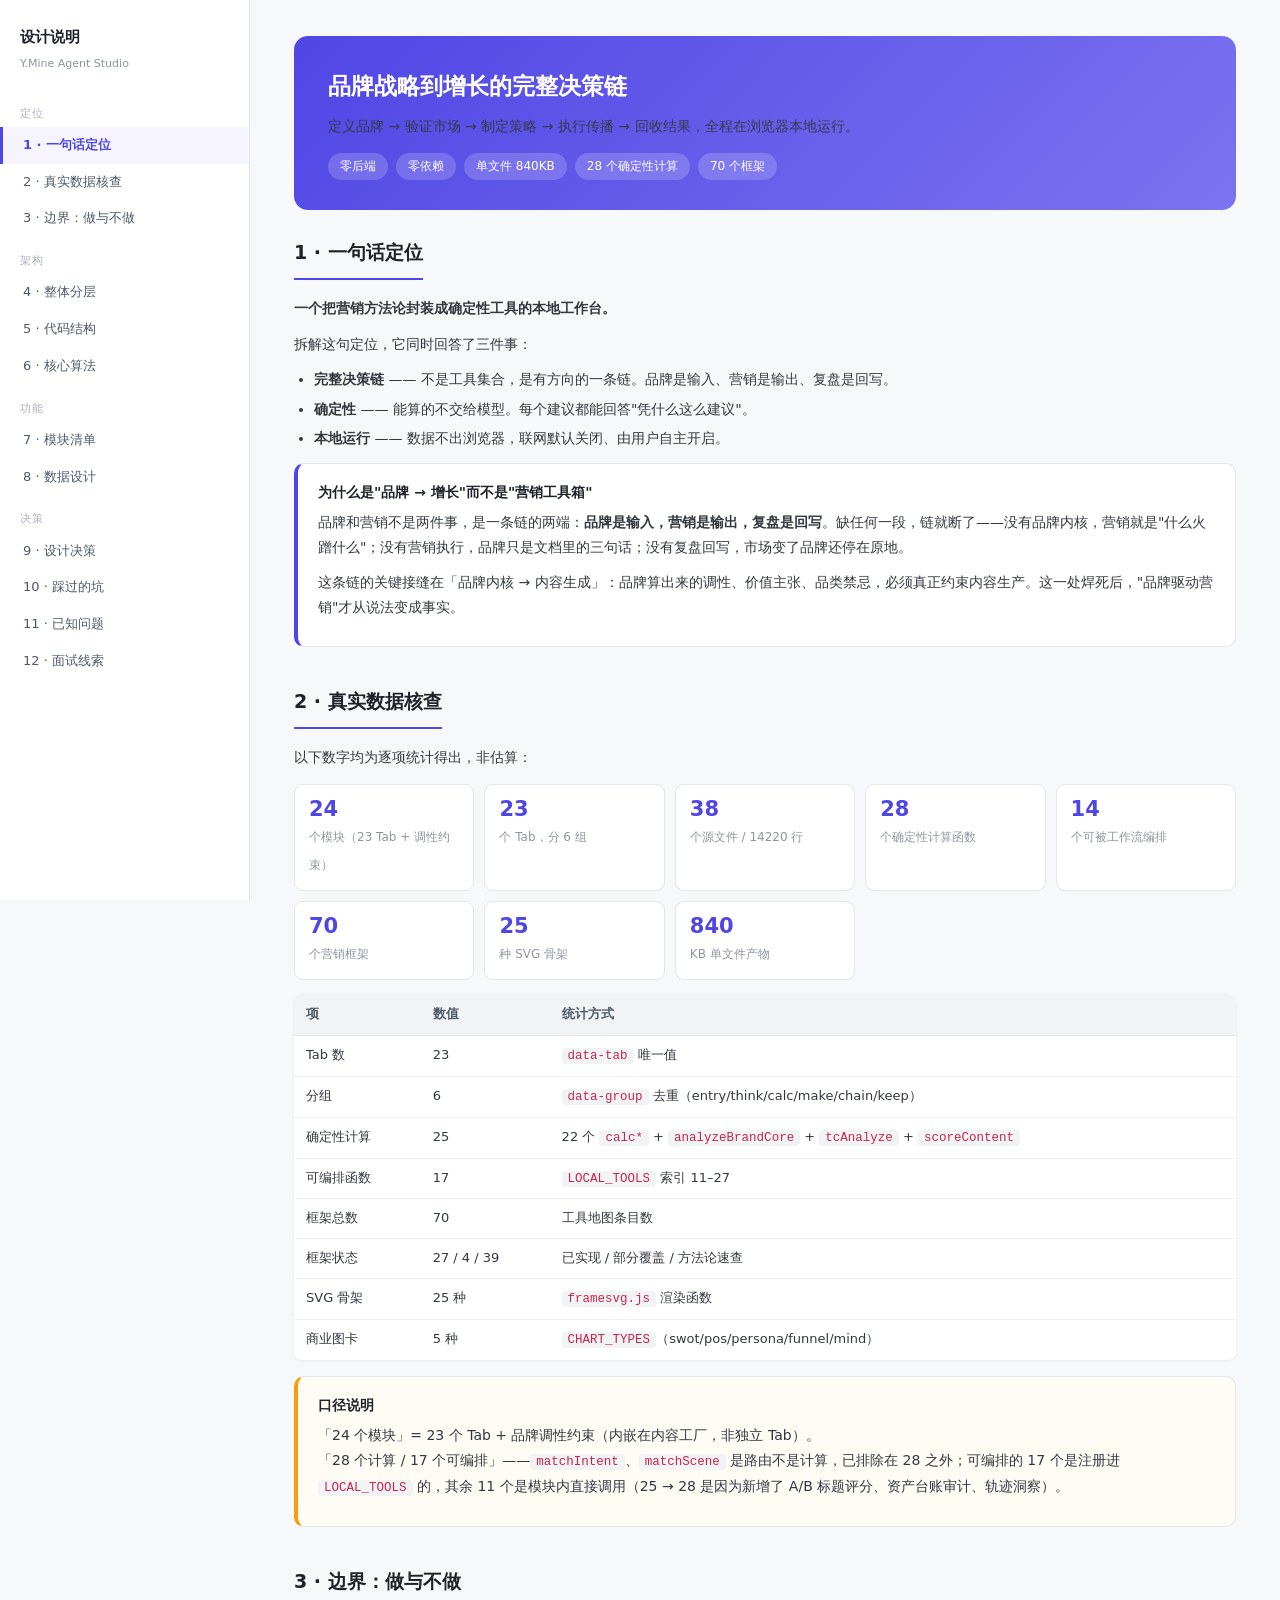
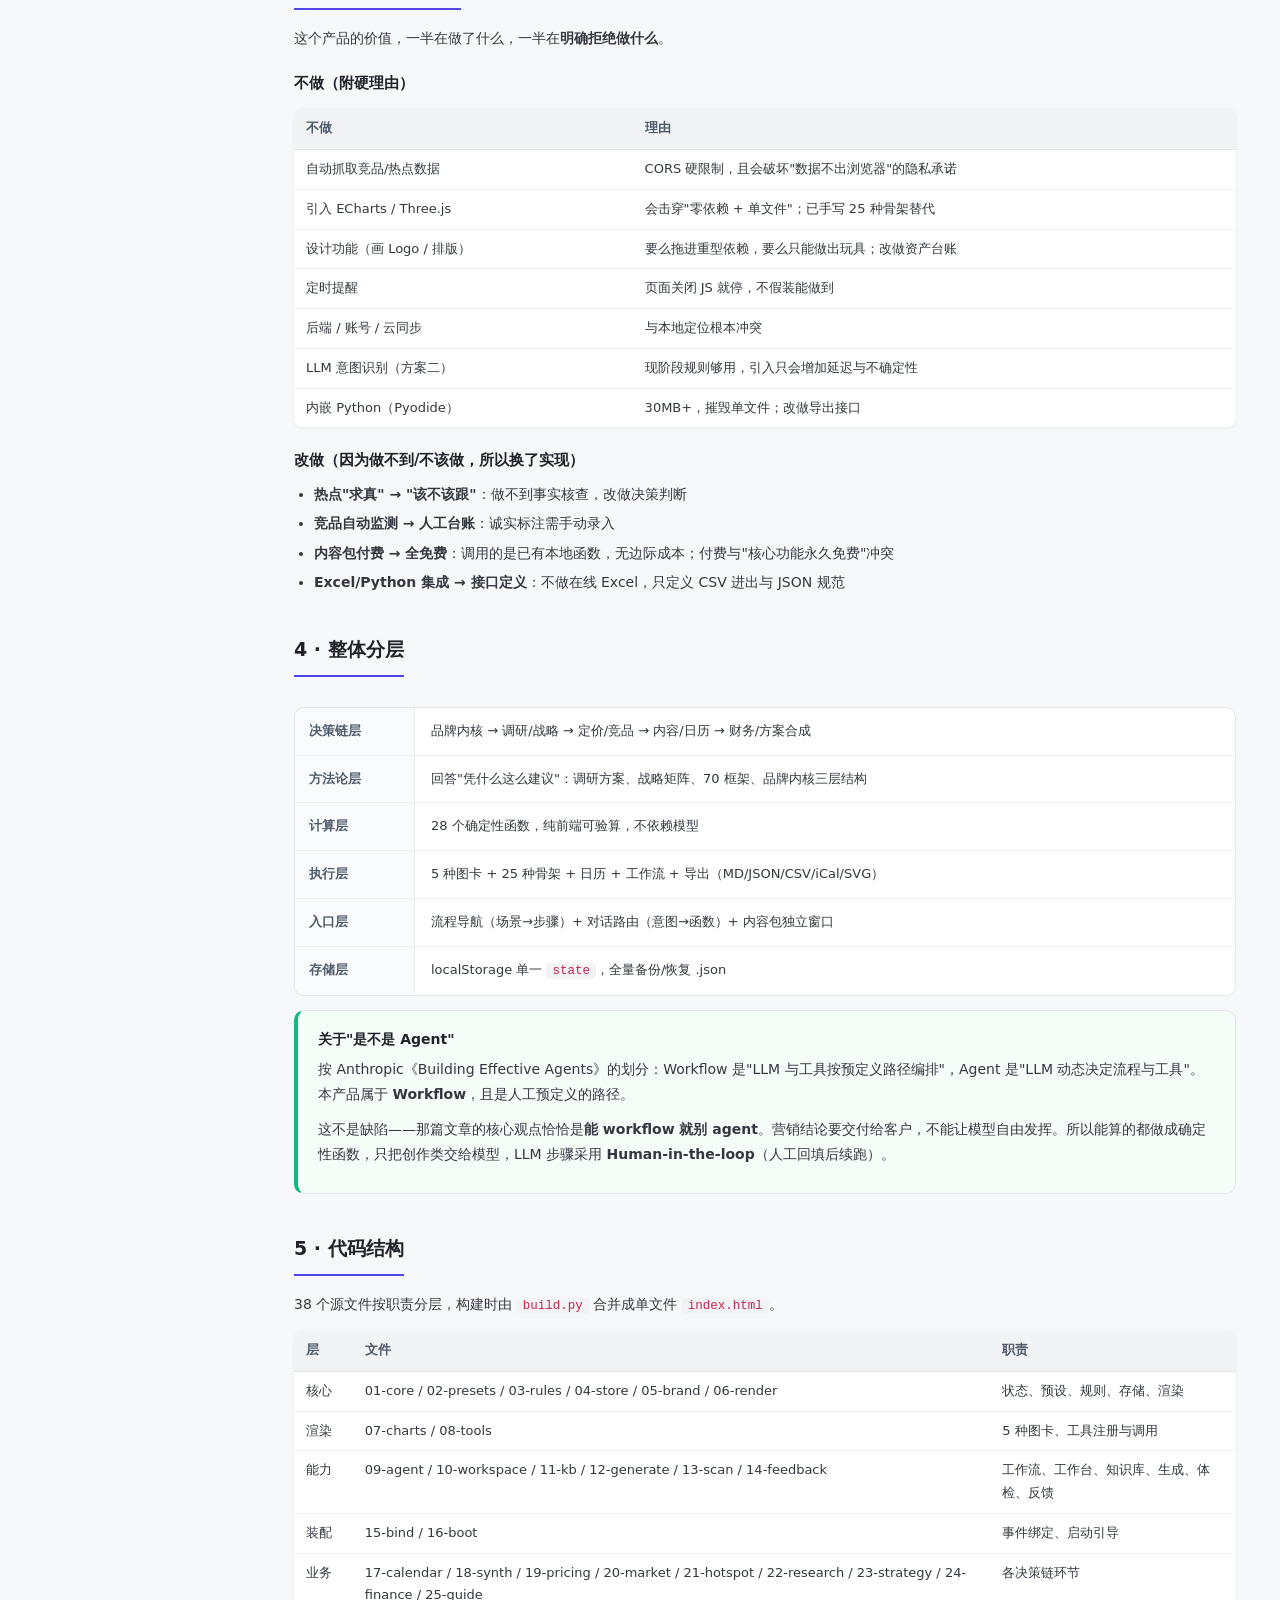
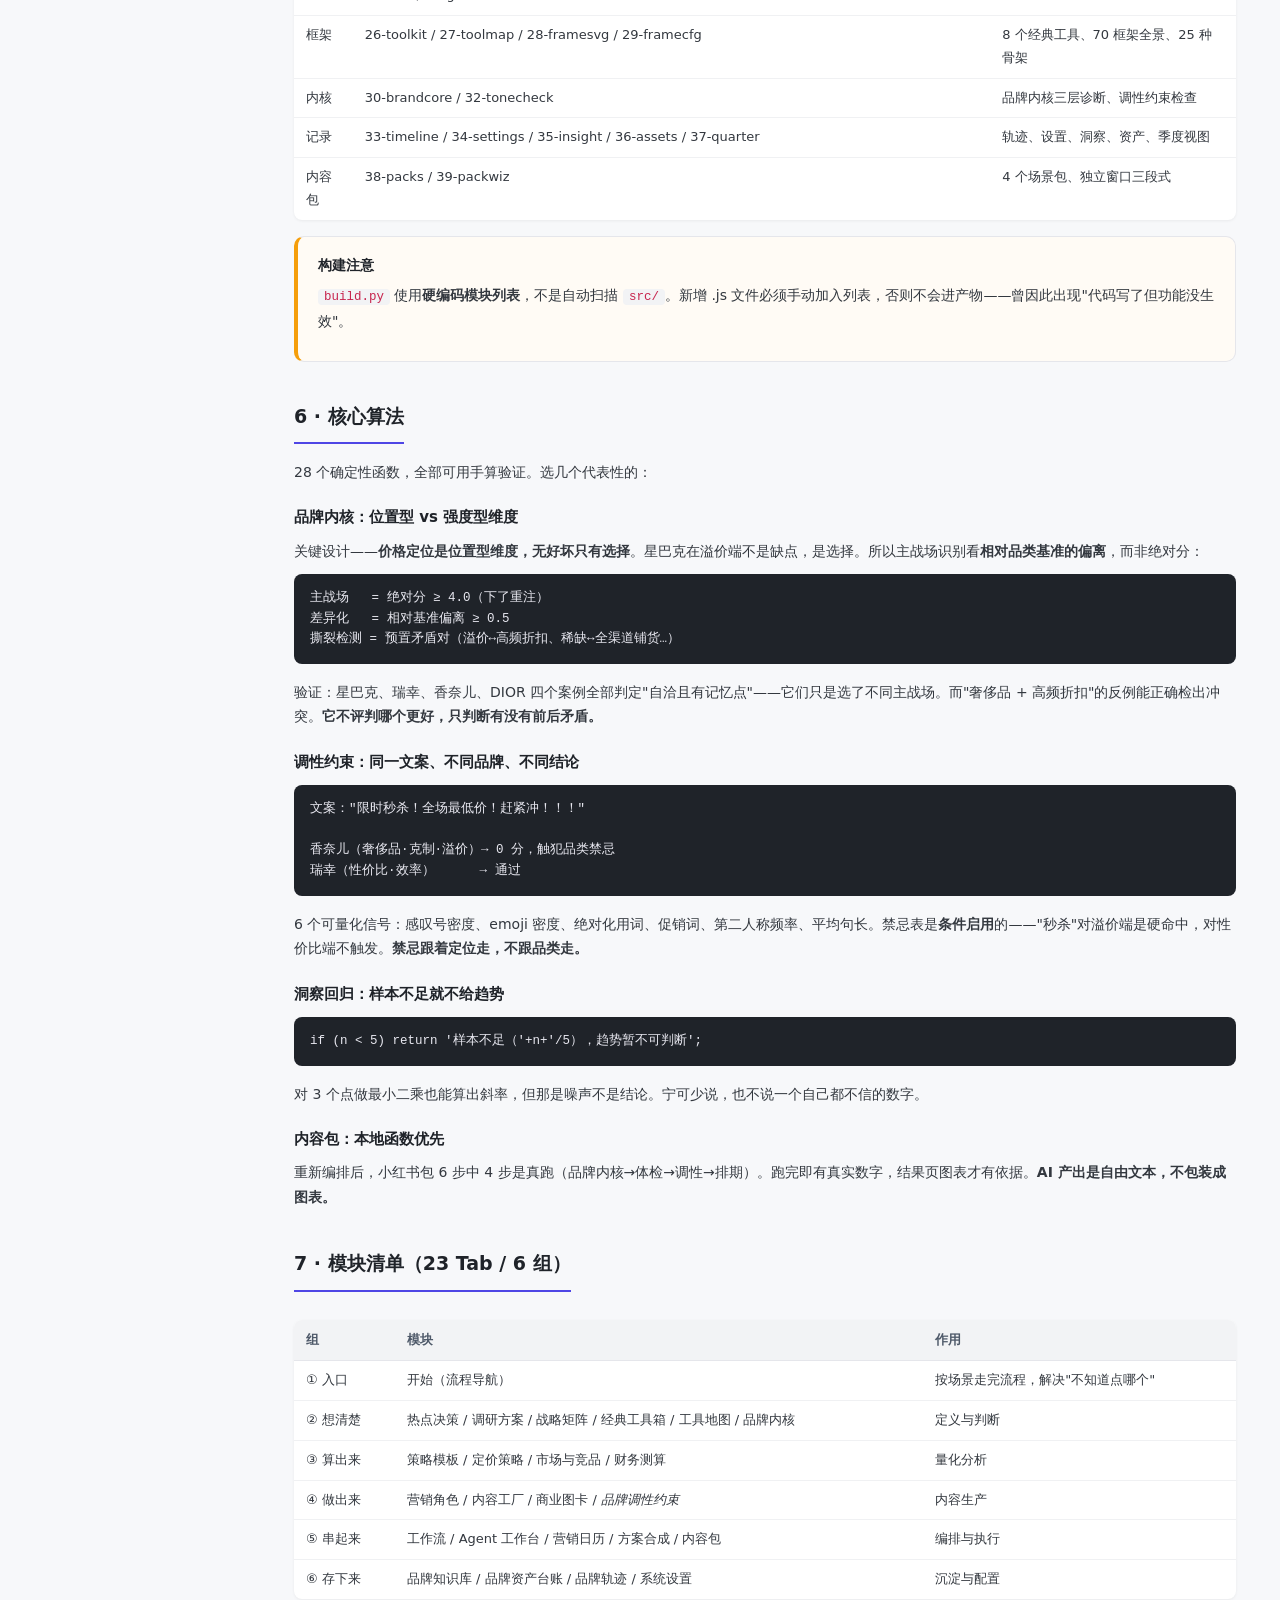
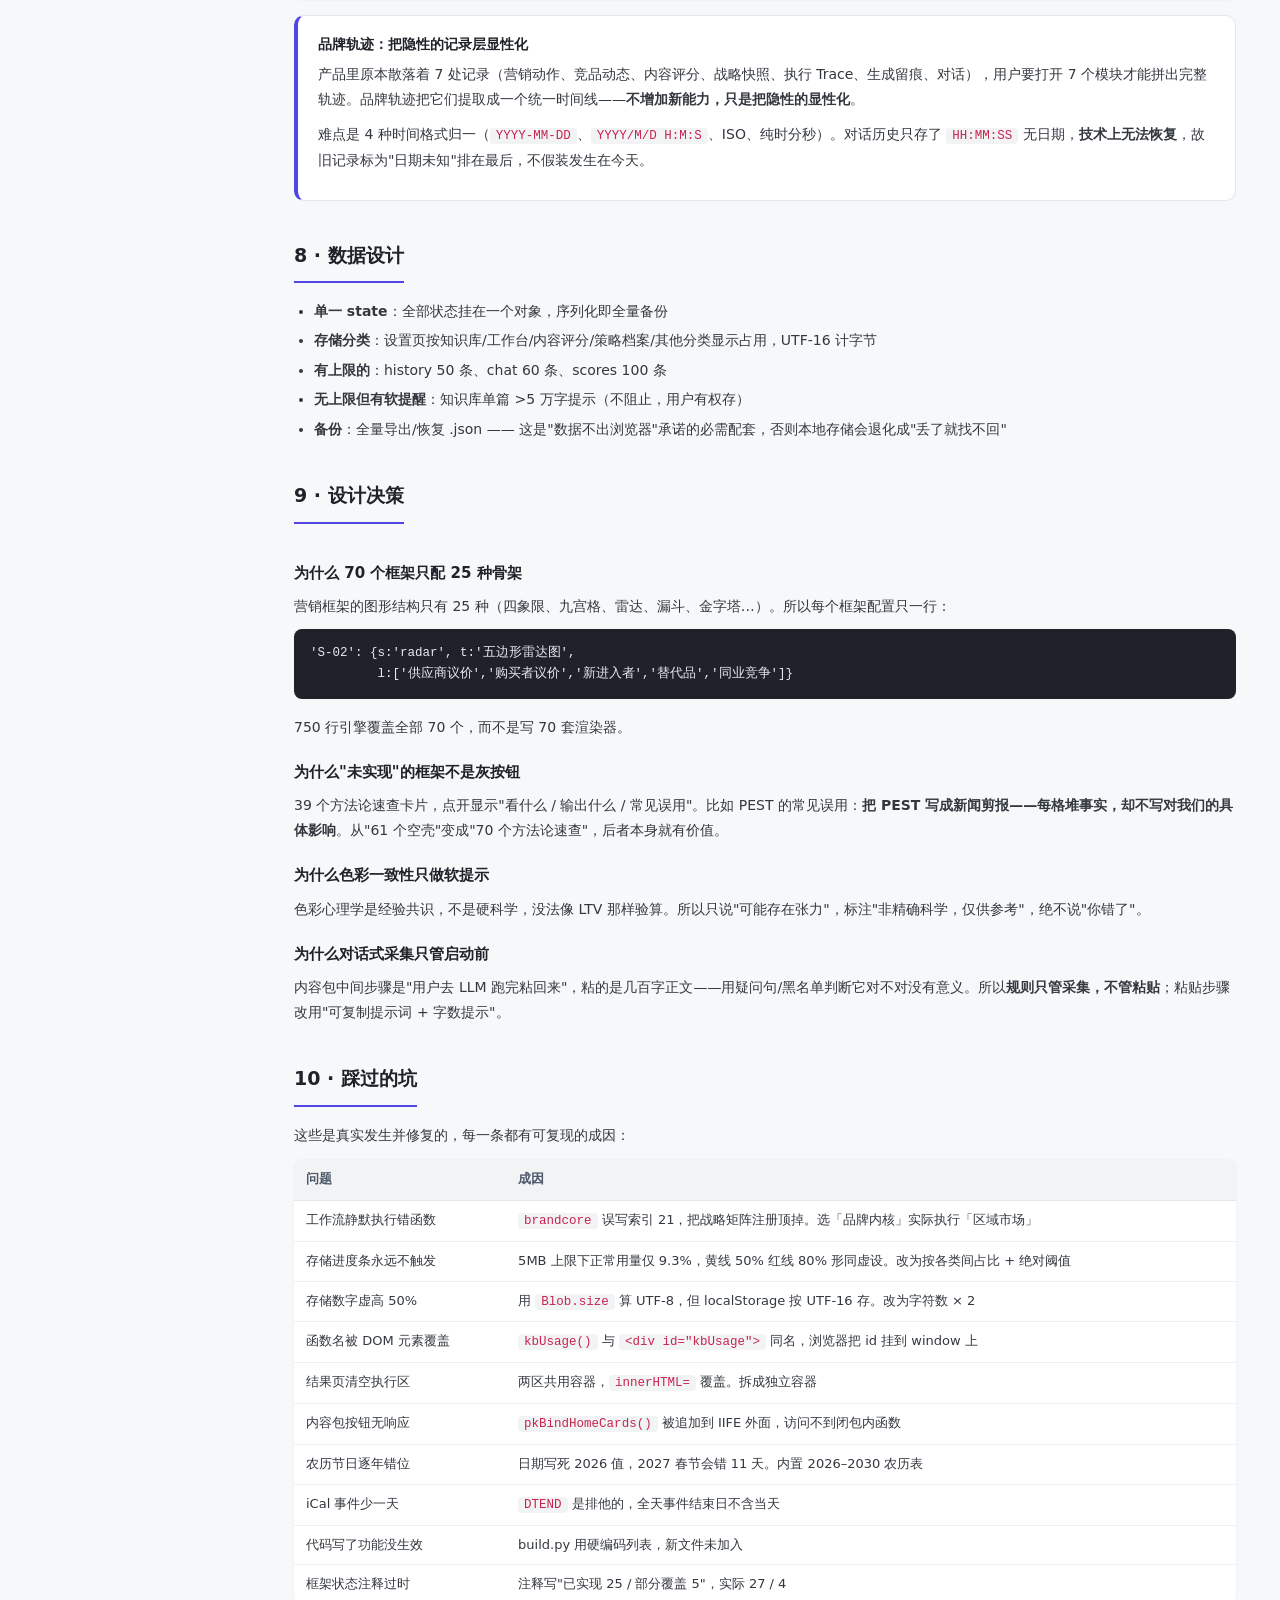
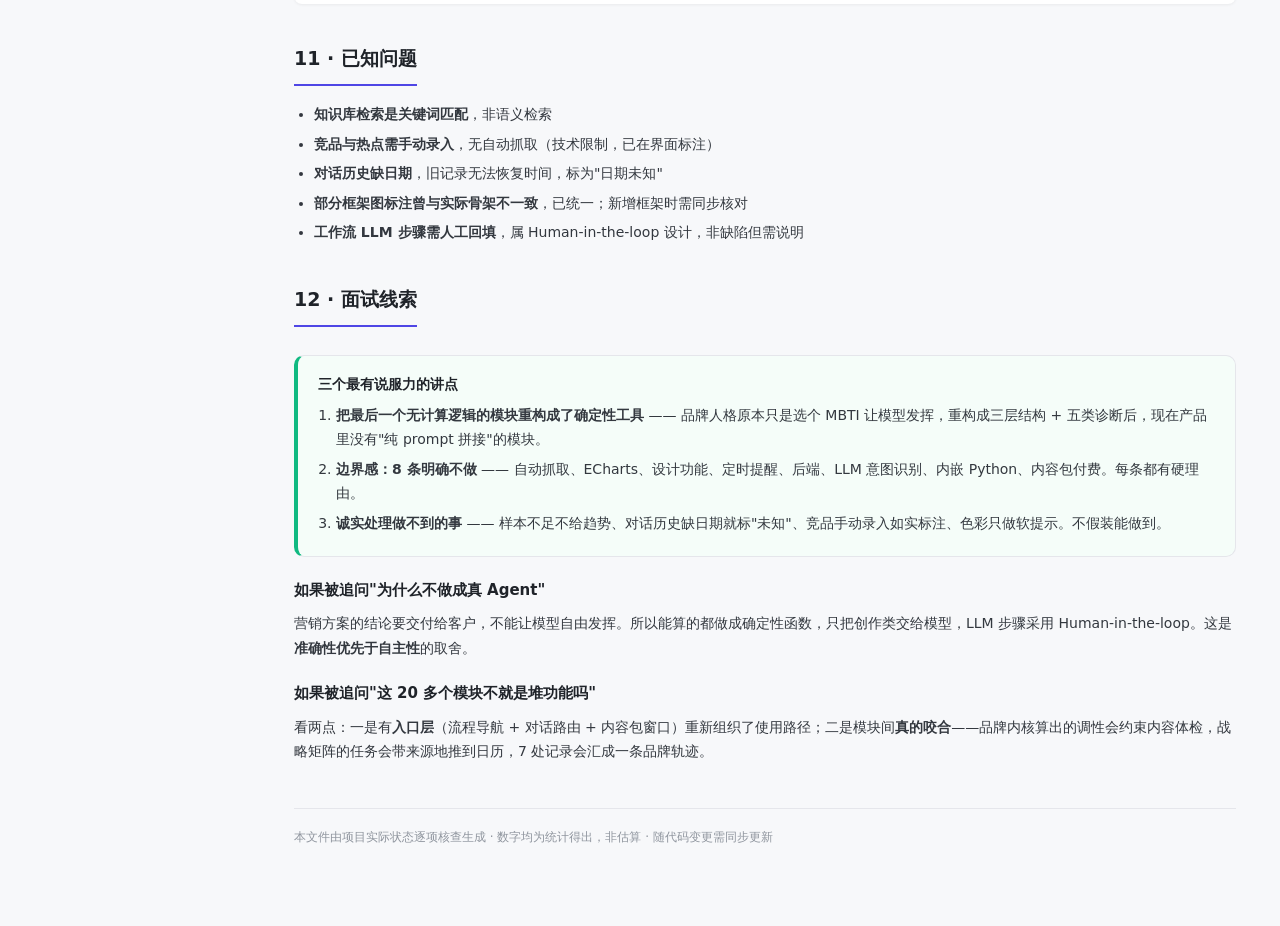
==== design.html @ debd47f1 "feat: 日历周/日/看板视图 + 可编排工具14→17(标题评分/资产审计/轨迹洞察) + 修正landing描述" ====
<!DOCTYPE html>
<html lang="zh-CN">
<head>
<meta charset="UTF-8" />
<meta name="viewport" content="width=device-width, initial-scale=1.0" />
<title>设计说明 · Y.Mine Agent Studio</title>
<style>
  *{margin:0;padding:0;box-sizing:border-box;}
  body{font-family:'Segoe UI','PingFang SC',system-ui,sans-serif;background:#f7f8fa;color:#1f2329;line-height:1.75;}
  .layout{display:flex;max-width:1400px;margin:0 auto;align-items:flex-start;}
  /* 侧边导航 */
  .side{width:250px;flex:0 0 250px;position:sticky;top:0;height:100vh;overflow-y:auto;
        background:#fff;border-right:1px solid #e5e6eb;padding:24px 0;}
  .side h1{font-size:15px;font-weight:700;padding:0 20px 4px;color:#1f2329;}
  .side .sub{font-size:11px;color:#8f959e;padding:0 20px 16px;}
  .side a{display:block;padding:7px 20px;font-size:13px;color:#4e5969;text-decoration:none;
          border-left:3px solid transparent;transition:all .15s;}
  .side a:hover{background:#f2f3f5;color:#1f2329;}
  .side a.on{border-left-color:#4f46e5;color:#4f46e5;background:#f5f4ff;font-weight:600;}
  .side .grp{font-size:11px;color:#a9aeb8;padding:14px 20px 4px;letter-spacing:.5px;}
  /* 正文 */
  .main{flex:1;min-width:0;padding:36px 44px 100px;}
  .hero{background:linear-gradient(135deg,#4f46e5,#7c73f0);color:#fff;border-radius:14px;
        padding:30px 34px;margin-bottom:26px;}
  .hero h2{font-size:23px;font-weight:700;margin-bottom:8px;}
  .hero p{font-size:14px;opacity:.92;}
  .hero .tags{margin-top:14px;display:flex;flex-wrap:wrap;gap:8px;}
  .hero .tags span{background:rgba(255,255,255,.18);padding:3px 12px;border-radius:20px;font-size:12px;}
  section{margin-bottom:38px;scroll-margin-top:16px;}
  h3.sec{font-size:19px;font-weight:700;padding-bottom:9px;margin-bottom:16px;border-bottom:2px solid #4f46e5;display:inline-block;}
  h4{font-size:15px;font-weight:650;margin:20px 0 8px;color:#1f2329;}
  p{margin-bottom:11px;font-size:14px;color:#33383f;}
  ul{margin:0 0 12px 20px;}li{font-size:14px;margin-bottom:5px;color:#33383f;}
  table{width:100%;border-collapse:collapse;margin:12px 0 16px;font-size:13px;background:#fff;
        border-radius:8px;overflow:hidden;box-shadow:0 1px 3px rgba(0,0,0,.06);}
  th{background:#f2f3f5;text-align:left;padding:9px 12px;font-weight:600;color:#4e5969;border-bottom:1px solid #e5e6eb;}
  td{padding:8px 12px;border-bottom:1px solid #f0f1f3;color:#33383f;vertical-align:top;}
  tr:last-child td{border-bottom:none;}
  code{background:#f2f3f5;padding:1px 6px;border-radius:4px;font-size:12.5px;
       font-family:'SF Mono',Consolas,monospace;color:#c7254e;}
  pre{background:#1f2329;color:#e8e8f0;padding:14px 16px;border-radius:8px;overflow-x:auto;
      font-size:12.5px;font-family:'SF Mono',Consolas,monospace;margin:10px 0 16px;line-height:1.65;}
  pre code{background:none;color:inherit;padding:0;}
  .box{background:#fff;border:1px solid #e5e6eb;border-radius:10px;padding:16px 20px;margin:12px 0;
       border-left:4px solid #4f46e5;}
  .box.warn{border-left-color:#f59e0b;background:#fffbf5;}
  .box.ok{border-left-color:#10b981;background:#f5fdf9;}
  .box .t{font-weight:650;font-size:14px;margin-bottom:6px;}
  .kv{display:grid;grid-template-columns:repeat(auto-fill,minmax(160px,1fr));gap:10px;margin:14px 0;}
  .kv div{background:#fff;border:1px solid #e5e6eb;border-radius:9px;padding:12px 14px;}
  .kv b{display:block;font-size:21px;color:#4f46e5;font-weight:700;line-height:1.2;}
  .kv span{font-size:12px;color:#8f959e;}
  .lay{border:1px solid #e5e6eb;border-radius:10px;overflow:hidden;margin:14px 0;background:#fff;}
  .lay .row{display:flex;border-bottom:1px solid #f0f1f3;}
  .lay .row:last-child{border-bottom:none;}
  .lay .lbl{width:120px;flex:0 0 120px;background:#fafbfc;padding:12px 14px;font-size:12.5px;
            font-weight:600;color:#4e5969;border-right:1px solid #f0f1f3;}
  .lay .val{padding:12px 16px;font-size:13px;color:#33383f;}
  .foot{margin-top:44px;padding-top:18px;border-top:1px solid #e5e6eb;font-size:12px;color:#8f959e;}
  @media(max-width:900px){.layout{flex-direction:column;}.side{position:static;width:100%;height:auto;
    border-right:none;border-bottom:1px solid #e5e6eb;}.main{padding:22px 18px 60px;}}
</style>
</head>
<body>
<div class="layout">

<nav class="side">
  <h1>设计说明</h1>
  <div class="sub">Y.Mine Agent Studio</div>
  <div class="grp">定位</div>
  <a href="#s1">1 · 一句话定位</a>
  <a href="#s2">2 · 真实数据核查</a>
  <a href="#s3">3 · 边界：做与不做</a>
  <div class="grp">架构</div>
  <a href="#s4">4 · 整体分层</a>
  <a href="#s5">5 · 代码结构</a>
  <a href="#s6">6 · 核心算法</a>
  <div class="grp">功能</div>
  <a href="#s7">7 · 模块清单</a>
  <a href="#s8">8 · 数据设计</a>
  <div class="grp">决策</div>
  <a href="#s9">9 · 设计决策</a>
  <a href="#s10">10 · 踩过的坑</a>
  <a href="#s11">11 · 已知问题</a>
  <a href="#s12">12 · 面试线索</a>
</nav>

<main class="main">

<div class="hero">
  <h2>品牌战略到增长的完整决策链</h2>
  <p>定义品牌 → 验证市场 → 制定策略 → 执行传播 → 回收结果，全程在浏览器本地运行。</p>
  <div class="tags">
    <span>零后端</span><span>零依赖</span><span>单文件 840KB</span>
    <span>28 个确定性计算</span><span>70 个框架</span>
  </div>
</div>

<section id="s1">
<h3 class="sec">1 · 一句话定位</h3>
<p><b>一个把营销方法论封装成确定性工具的本地工作台。</b></p>
<p>拆解这句定位，它同时回答了三件事：</p>
<ul>
  <li><b>完整决策链</b> —— 不是工具集合，是有方向的一条链。品牌是输入、营销是输出、复盘是回写。</li>
  <li><b>确定性</b> —— 能算的不交给模型。每个建议都能回答"凭什么这么建议"。</li>
  <li><b>本地运行</b> —— 数据不出浏览器，联网默认关闭、由用户自主开启。</li>
</ul>
<div class="box">
  <div class="t">为什么是"品牌 → 增长"而不是"营销工具箱"</div>
  <p>品牌和营销不是两件事，是一条链的两端：<b>品牌是输入，营销是输出，复盘是回写</b>。缺任何一段，链就断了——没有品牌内核，营销就是"什么火蹭什么"；没有营销执行，品牌只是文档里的三句话；没有复盘回写，市场变了品牌还停在原地。</p>
  <p>这条链的关键接缝在「品牌内核 → 内容生成」：品牌算出来的调性、价值主张、品类禁忌，必须真正约束内容生产。这一处焊死后，"品牌驱动营销"才从说法变成事实。</p>
</div>
</section>

<section id="s2">
<h3 class="sec">2 · 真实数据核查</h3>
<p>以下数字均为逐项统计得出，非估算：</p>
<div class="kv">
  <div><b>24</b><span>个模块（23 Tab + 调性约束）</span></div>
  <div><b>23</b><span>个 Tab，分 6 组</span></div>
  <div><b>38</b><span>个源文件 / 14220 行</span></div>
  <div><b>28</b><span>个确定性计算函数</span></div>
  <div><b>14</b><span>个可被工作流编排</span></div>
  <div><b>70</b><span>个营销框架</span></div>
  <div><b>25</b><span>种 SVG 骨架</span></div>
  <div><b>840</b><span>KB 单文件产物</span></div>
</div>
<table>
<tr><th>项</th><th>数值</th><th>统计方式</th></tr>
<tr><td>Tab 数</td><td>23</td><td><code>data-tab</code> 唯一值</td></tr>
<tr><td>分组</td><td>6</td><td><code>data-group</code> 去重（entry/think/calc/make/chain/keep）</td></tr>
<tr><td>确定性计算</td><td>25</td><td>22 个 <code>calc*</code> + <code>analyzeBrandCore</code> + <code>tcAnalyze</code> + <code>scoreContent</code></td></tr>
<tr><td>可编排函数</td><td>17</td><td><code>LOCAL_TOOLS</code> 索引 11–27</td></tr>
<tr><td>框架总数</td><td>70</td><td>工具地图条目数</td></tr>
<tr><td>框架状态</td><td>27 / 4 / 39</td><td>已实现 / 部分覆盖 / 方法论速查</td></tr>
<tr><td>SVG 骨架</td><td>25 种</td><td><code>framesvg.js</code> 渲染函数</td></tr>
<tr><td>商业图卡</td><td>5 种</td><td><code>CHART_TYPES</code>（swot/pos/persona/funnel/mind）</td></tr>
</table>
<div class="box warn">
  <div class="t">口径说明</div>
  <p>「24 个模块」= 23 个 Tab + 品牌调性约束（内嵌在内容工厂，非独立 Tab）。<br>
  「28 个计算 / 17 个可编排」——<code>matchIntent</code>、<code>matchScene</code> 是路由不是计算，已排除在 28 之外；可编排的 17 个是注册进 <code>LOCAL_TOOLS</code> 的，其余 11 个是模块内直接调用（25 → 28 是因为新增了 A/B 标题评分、资产台账审计、轨迹洞察）。</p>
</div>
</section>

<section id="s3">
<h3 class="sec">3 · 边界：做与不做</h3>
<p>这个产品的价值，一半在做了什么，一半在<b>明确拒绝做什么</b>。</p>
<h4>不做（附硬理由）</h4>
<table>
<tr><th>不做</th><th>理由</th></tr>
<tr><td>自动抓取竞品/热点数据</td><td>CORS 硬限制，且会破坏"数据不出浏览器"的隐私承诺</td></tr>
<tr><td>引入 ECharts / Three.js</td><td>会击穿"零依赖 + 单文件"；已手写 25 种骨架替代</td></tr>
<tr><td>设计功能（画 Logo / 排版）</td><td>要么拖进重型依赖，要么只能做出玩具；改做资产台账</td></tr>
<tr><td>定时提醒</td><td>页面关闭 JS 就停，不假装能做到</td></tr>
<tr><td>后端 / 账号 / 云同步</td><td>与本地定位根本冲突</td></tr>
<tr><td>LLM 意图识别（方案二）</td><td>现阶段规则够用，引入只会增加延迟与不确定性</td></tr>
<tr><td>内嵌 Python（Pyodide）</td><td>30MB+，摧毁单文件；改做导出接口</td></tr>
</table>
<h4>改做（因为做不到/不该做，所以换了实现）</h4>
<ul>
  <li><b>热点"求真" → "该不该跟"</b>：做不到事实核查，改做决策判断</li>
  <li><b>竞品自动监测 → 人工台账</b>：诚实标注需手动录入</li>
  <li><b>内容包付费 → 全免费</b>：调用的是已有本地函数，无边际成本；付费与"核心功能永久免费"冲突</li>
  <li><b>Excel/Python 集成 → 接口定义</b>：不做在线 Excel，只定义 CSV 进出与 JSON 规范</li>
</ul>
</section>

<section id="s4">
<h3 class="sec">4 · 整体分层</h3>
<div class="lay">
  <div class="row"><div class="lbl">决策链层</div><div class="val">品牌内核 → 调研/战略 → 定价/竞品 → 内容/日历 → 财务/方案合成</div></div>
  <div class="row"><div class="lbl">方法论层</div><div class="val">回答"凭什么这么建议"：调研方案、战略矩阵、70 框架、品牌内核三层结构</div></div>
  <div class="row"><div class="lbl">计算层</div><div class="val">28 个确定性函数，纯前端可验算，不依赖模型</div></div>
  <div class="row"><div class="lbl">执行层</div><div class="val">5 种图卡 + 25 种骨架 + 日历 + 工作流 + 导出（MD/JSON/CSV/iCal/SVG）</div></div>
  <div class="row"><div class="lbl">入口层</div><div class="val">流程导航（场景→步骤）+ 对话路由（意图→函数）+ 内容包独立窗口</div></div>
  <div class="row"><div class="lbl">存储层</div><div class="val">localStorage 单一 <code>state</code>，全量备份/恢复 .json</div></div>
</div>
<div class="box ok">
  <div class="t">关于"是不是 Agent"</div>
  <p>按 Anthropic《Building Effective Agents》的划分：Workflow 是"LLM 与工具按预定义路径编排"，Agent 是"LLM 动态决定流程与工具"。本产品属于 <b>Workflow</b>，且是人工预定义的路径。</p>
  <p>这不是缺陷——那篇文章的核心观点恰恰是<b>能 workflow 就别 agent</b>。营销结论要交付给客户，不能让模型自由发挥。所以能算的都做成确定性函数，只把创作类交给模型，LLM 步骤采用 <b>Human-in-the-loop</b>（人工回填后续跑）。</p>
</div>
</section>

<section id="s5">
<h3 class="sec">5 · 代码结构</h3>
<p>38 个源文件按职责分层，构建时由 <code>build.py</code> 合并成单文件 <code>index.html</code>。</p>
<table>
<tr><th>层</th><th>文件</th><th>职责</th></tr>
<tr><td>核心</td><td>01-core / 02-presets / 03-rules / 04-store / 05-brand / 06-render</td><td>状态、预设、规则、存储、渲染</td></tr>
<tr><td>渲染</td><td>07-charts / 08-tools</td><td>5 种图卡、工具注册与调用</td></tr>
<tr><td>能力</td><td>09-agent / 10-workspace / 11-kb / 12-generate / 13-scan / 14-feedback</td><td>工作流、工作台、知识库、生成、体检、反馈</td></tr>
<tr><td>装配</td><td>15-bind / 16-boot</td><td>事件绑定、启动引导</td></tr>
<tr><td>业务</td><td>17-calendar / 18-synth / 19-pricing / 20-market / 21-hotspot / 22-research / 23-strategy / 24-finance / 25-guide</td><td>各决策链环节</td></tr>
<tr><td>框架</td><td>26-toolkit / 27-toolmap / 28-framesvg / 29-framecfg</td><td>8 个经典工具、70 框架全景、25 种骨架</td></tr>
<tr><td>内核</td><td>30-brandcore / 32-tonecheck</td><td>品牌内核三层诊断、调性约束检查</td></tr>
<tr><td>记录</td><td>33-timeline / 34-settings / 35-insight / 36-assets / 37-quarter</td><td>轨迹、设置、洞察、资产、季度视图</td></tr>
<tr><td>内容包</td><td>38-packs / 39-packwiz</td><td>4 个场景包、独立窗口三段式</td></tr>
</table>
<div class="box warn">
  <div class="t">构建注意</div>
  <p><code>build.py</code> 使用<b>硬编码模块列表</b>，不是自动扫描 <code>src/</code>。新增 .js 文件必须手动加入列表，否则不会进产物——曾因此出现"代码写了但功能没生效"。</p>
</div>
</section>

<section id="s6">
<h3 class="sec">6 · 核心算法</h3>
<p>28 个确定性函数，全部可用手算验证。选几个代表性的：</p>
<h4>品牌内核：位置型 vs 强度型维度</h4>
<p>关键设计——<b>价格定位是位置型维度，无好坏只有选择</b>。星巴克在溢价端不是缺点，是选择。所以主战场识别看<b>相对品类基准的偏离</b>，而非绝对分：</p>
<pre><code>主战场   = 绝对分 ≥ 4.0（下了重注）
差异化   = 相对基准偏离 ≥ 0.5
撕裂检测 = 预置矛盾对（溢价↔高频折扣、稀缺↔全渠道铺货…）</code></pre>
<p>验证：星巴克、瑞幸、香奈儿、DIOR 四个案例全部判定"自洽且有记忆点"——它们只是选了不同主战场。而"奢侈品 + 高频折扣"的反例能正确检出冲突。<b>它不评判哪个更好，只判断有没有前后矛盾。</b></p>
<h4>调性约束：同一文案、不同品牌、不同结论</h4>
<pre><code>文案："限时秒杀！全场最低价！赶紧冲！！！"

香奈儿（奢侈品·克制·溢价）→ 0 分，触犯品类禁忌
瑞幸（性价比·效率）      → 通过</code></pre>
<p>6 个可量化信号：感叹号密度、emoji 密度、绝对化用词、促销词、第二人称频率、平均句长。禁忌表是<b>条件启用</b>的——"秒杀"对溢价端是硬命中，对性价比端不触发。<b>禁忌跟着定位走，不跟品类走。</b></p>
<h4>洞察回归：样本不足就不给趋势</h4>
<pre><code>if (n &lt; 5) return '样本不足（'+n+'/5），趋势暂不可判断';</code></pre>
<p>对 3 个点做最小二乘也能算出斜率，但那是噪声不是结论。宁可少说，也不说一个自己都不信的数字。</p>
<h4>内容包：本地函数优先</h4>
<p>重新编排后，小红书包 6 步中 4 步是真跑（品牌内核→体检→调性→排期）。跑完即有真实数字，结果页图表才有依据。<b>AI 产出是自由文本，不包装成图表。</b></p>
</section>

<section id="s7">
<h3 class="sec">7 · 模块清单（23 Tab / 6 组）</h3>
<table>
<tr><th>组</th><th>模块</th><th>作用</th></tr>
<tr><td>① 入口</td><td>开始（流程导航）</td><td>按场景走完流程，解决"不知道点哪个"</td></tr>
<tr><td>② 想清楚</td><td>热点决策 / 调研方案 / 战略矩阵 / 经典工具箱 / 工具地图 / 品牌内核</td><td>定义与判断</td></tr>
<tr><td>③ 算出来</td><td>策略模板 / 定价策略 / 市场与竞品 / 财务测算</td><td>量化分析</td></tr>
<tr><td>④ 做出来</td><td>营销角色 / 内容工厂 / 商业图卡 / <i>品牌调性约束</i></td><td>内容生产</td></tr>
<tr><td>⑤ 串起来</td><td>工作流 / Agent 工作台 / 营销日历 / 方案合成 / 内容包</td><td>编排与执行</td></tr>
<tr><td>⑥ 存下来</td><td>品牌知识库 / 品牌资产台账 / 品牌轨迹 / 系统设置</td><td>沉淀与配置</td></tr>
</table>
<div class="box">
  <div class="t">品牌轨迹：把隐性的记录层显性化</div>
  <p>产品里原本散落着 7 处记录（营销动作、竞品动态、内容评分、战略快照、执行 Trace、生成留痕、对话），用户要打开 7 个模块才能拼出完整轨迹。品牌轨迹把它们提取成一个统一时间线——<b>不增加新能力，只是把隐性的显性化</b>。</p>
  <p>难点是 4 种时间格式归一（<code>YYYY-MM-DD</code>、<code>YYYY/M/D H:M:S</code>、ISO、纯时分秒）。对话历史只存了 <code>HH:MM:SS</code> 无日期，<b>技术上无法恢复</b>，故旧记录标为"日期未知"排在最后，不假装发生在今天。</p>
</div>
</section>

<section id="s8">
<h3 class="sec">8 · 数据设计</h3>
<ul>
  <li><b>单一 state</b>：全部状态挂在一个对象，序列化即全量备份</li>
  <li><b>存储分类</b>：设置页按知识库/工作台/内容评分/策略档案/其他分类显示占用，UTF-16 计字节</li>
  <li><b>有上限的</b>：history 50 条、chat 60 条、scores 100 条</li>
  <li><b>无上限但有软提醒</b>：知识库单篇 &gt;5 万字提示（不阻止，用户有权存）</li>
  <li><b>备份</b>：全量导出/恢复 .json —— 这是"数据不出浏览器"承诺的必需配套，否则本地存储会退化成"丢了就找不回"</li>
</ul>
</section>

<section id="s9">
<h3 class="sec">9 · 设计决策</h3>
<h4>为什么 70 个框架只配 25 种骨架</h4>
<p>营销框架的图形结构只有 25 种（四象限、九宫格、雷达、漏斗、金字塔…）。所以每个框架配置只一行：</p>
<pre><code>'S-02': {s:'radar', t:'五边形雷达图',
         l:['供应商议价','购买者议价','新进入者','替代品','同业竞争']}</code></pre>
<p>750 行引擎覆盖全部 70 个，而不是写 70 套渲染器。</p>
<h4>为什么"未实现"的框架不是灰按钮</h4>
<p>39 个方法论速查卡片，点开显示"看什么 / 输出什么 / 常见误用"。比如 PEST 的常见误用：<b>把 PEST 写成新闻剪报——每格堆事实，却不写对我们的具体影响</b>。从"61 个空壳"变成"70 个方法论速查"，后者本身就有价值。</p>
<h4>为什么色彩一致性只做软提示</h4>
<p>色彩心理学是经验共识，不是硬科学，没法像 LTV 那样验算。所以只说"可能存在张力"，标注"非精确科学，仅供参考"，绝不说"你错了"。</p>
<h4>为什么对话式采集只管启动前</h4>
<p>内容包中间步骤是"用户去 LLM 跑完粘回来"，粘的是几百字正文——用疑问句/黑名单判断它对不对没有意义。所以<b>规则只管采集，不管粘贴</b>；粘贴步骤改用"可复制提示词 + 字数提示"。</p>
</section>

<section id="s10">
<h3 class="sec">10 · 踩过的坑</h3>
<p>这些是真实发生并修复的，每一条都有可复现的成因：</p>
<table>
<tr><th>问题</th><th>成因</th></tr>
<tr><td>工作流静默执行错函数</td><td><code>brandcore</code> 误写索引 21，把战略矩阵注册顶掉。选「品牌内核」实际执行「区域市场」</td></tr>
<tr><td>存储进度条永远不触发</td><td>5MB 上限下正常用量仅 9.3%，黄线 50% 红线 80% 形同虚设。改为按各类间占比 + 绝对阈值</td></tr>
<tr><td>存储数字虚高 50%</td><td>用 <code>Blob.size</code> 算 UTF-8，但 localStorage 按 UTF-16 存。改为字符数 × 2</td></tr>
<tr><td>函数名被 DOM 元素覆盖</td><td><code>kbUsage()</code> 与 <code>&lt;div id="kbUsage"&gt;</code> 同名，浏览器把 id 挂到 window 上</td></tr>
<tr><td>结果页清空执行区</td><td>两区共用容器，<code>innerHTML=</code> 覆盖。拆成独立容器</td></tr>
<tr><td>内容包按钮无响应</td><td><code>pkBindHomeCards()</code> 被追加到 IIFE 外面，访问不到闭包内函数</td></tr>
<tr><td>农历节日逐年错位</td><td>日期写死 2026 值，2027 春节会错 11 天。内置 2026–2030 农历表</td></tr>
<tr><td>iCal 事件少一天</td><td><code>DTEND</code> 是排他的，全天事件结束日不含当天</td></tr>
<tr><td>代码写了功能没生效</td><td>build.py 用硬编码列表，新文件未加入</td></tr>
<tr><td>框架状态注释过时</td><td>注释写"已实现 25 / 部分覆盖 5"，实际 27 / 4</td></tr>
</table>
</section>

<section id="s11">
<h3 class="sec">11 · 已知问题</h3>
<ul>
  <li><b>知识库检索是关键词匹配</b>，非语义检索</li>
  <li><b>竞品与热点需手动录入</b>，无自动抓取（技术限制，已在界面标注）</li>
  <li><b>对话历史缺日期</b>，旧记录无法恢复时间，标为"日期未知"</li>
  <li><b>部分框架图标注曾与实际骨架不一致</b>，已统一；新增框架时需同步核对</li>
  <li><b>工作流 LLM 步骤需人工回填</b>，属 Human-in-the-loop 设计，非缺陷但需说明</li>
</ul>
</section>

<section id="s12">
<h3 class="sec">12 · 面试线索</h3>
<div class="box ok">
  <div class="t">三个最有说服力的讲点</div>
  <ol style="margin-left:18px;">
    <li><b>把最后一个无计算逻辑的模块重构成了确定性工具</b> —— 品牌人格原本只是选个 MBTI 让模型发挥，重构成三层结构 + 五类诊断后，现在产品里没有"纯 prompt 拼接"的模块。</li>
    <li><b>边界感：8 条明确不做</b> —— 自动抓取、ECharts、设计功能、定时提醒、后端、LLM 意图识别、内嵌 Python、内容包付费。每条都有硬理由。</li>
    <li><b>诚实处理做不到的事</b> —— 样本不足不给趋势、对话历史缺日期就标"未知"、竞品手动录入如实标注、色彩只做软提示。不假装能做到。</li>
  </ol>
</div>
<h4>如果被追问"为什么不做成真 Agent"</h4>
<p>营销方案的结论要交付给客户，不能让模型自由发挥。所以能算的都做成确定性函数，只把创作类交给模型，LLM 步骤采用 Human-in-the-loop。这是<b>准确性优先于自主性</b>的取舍。</p>
<h4>如果被追问"这 20 多个模块不就是堆功能吗"</h4>
<p>看两点：一是有<b>入口层</b>（流程导航 + 对话路由 + 内容包窗口）重新组织了使用路径；二是模块间<b>真的咬合</b>——品牌内核算出的调性会约束内容体检，战略矩阵的任务会带来源地推到日历，7 处记录会汇成一条品牌轨迹。</p>
</section>

<div class="foot">
  本文件由项目实际状态逐项核查生成 · 数字均为统计得出，非估算 · 随代码变更需同步更新
</div>

</main>
</div>

<script>
(function(){
  var links = [].slice.call(document.querySelectorAll('.side a'));
  var secs  = links.map(function(a){ return document.querySelector(a.getAttribute('href')); });
  function upd(){
    var y = window.scrollY + 90, idx = 0;
    for (var i=0;i<secs.length;i++){ if (secs[i] && secs[i].offsetTop <= y) idx = i; }
    links.forEach(function(a,i){ a.classList.toggle('on', i===idx); });
  }
  window.addEventListener('scroll', upd, {passive:true});
  upd();
  // 平滑滚动
  links.forEach(function(a){
    a.addEventListener('click', function(e){
      var t = document.querySelector(a.getAttribute('href'));
      if (t){ e.preventDefault(); window.scrollTo({top:t.offsetTop-12, behavior:'smooth'}); }
    });
  });
})();
</script>
</body>
</html>
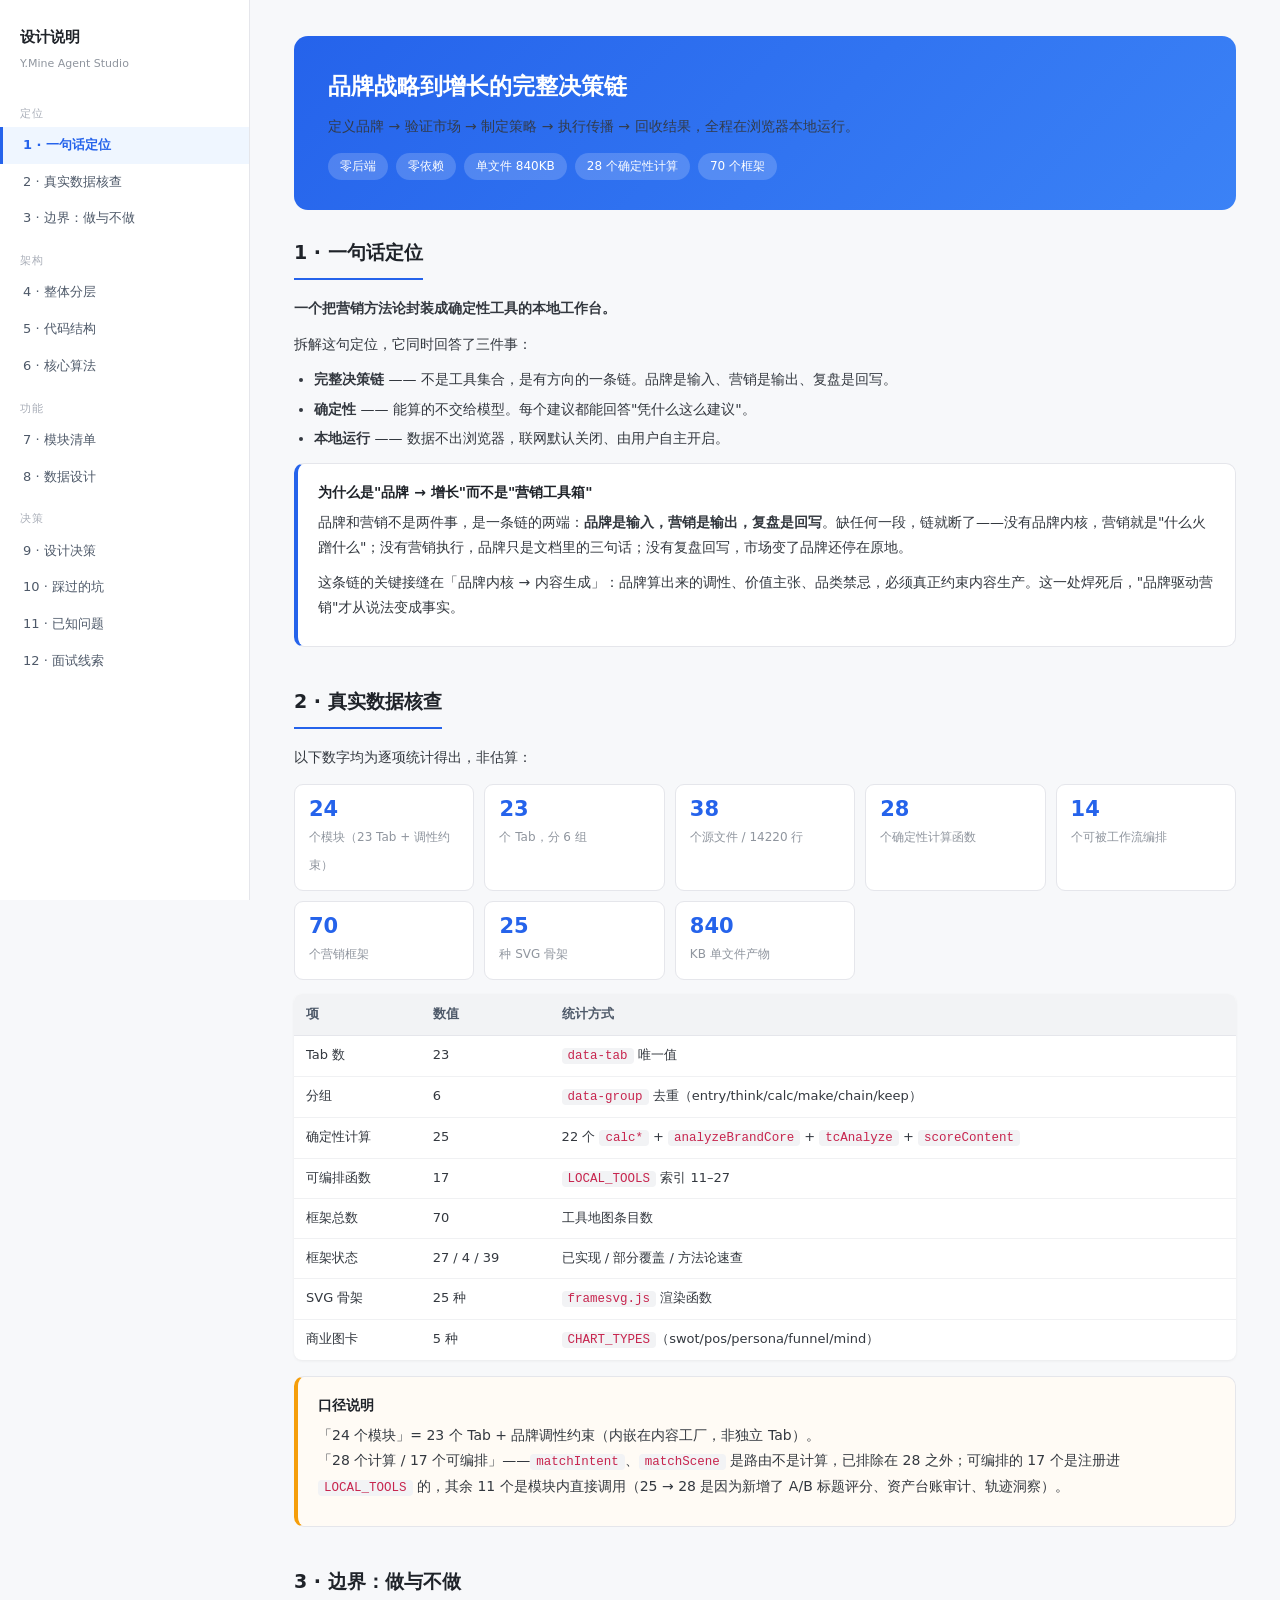
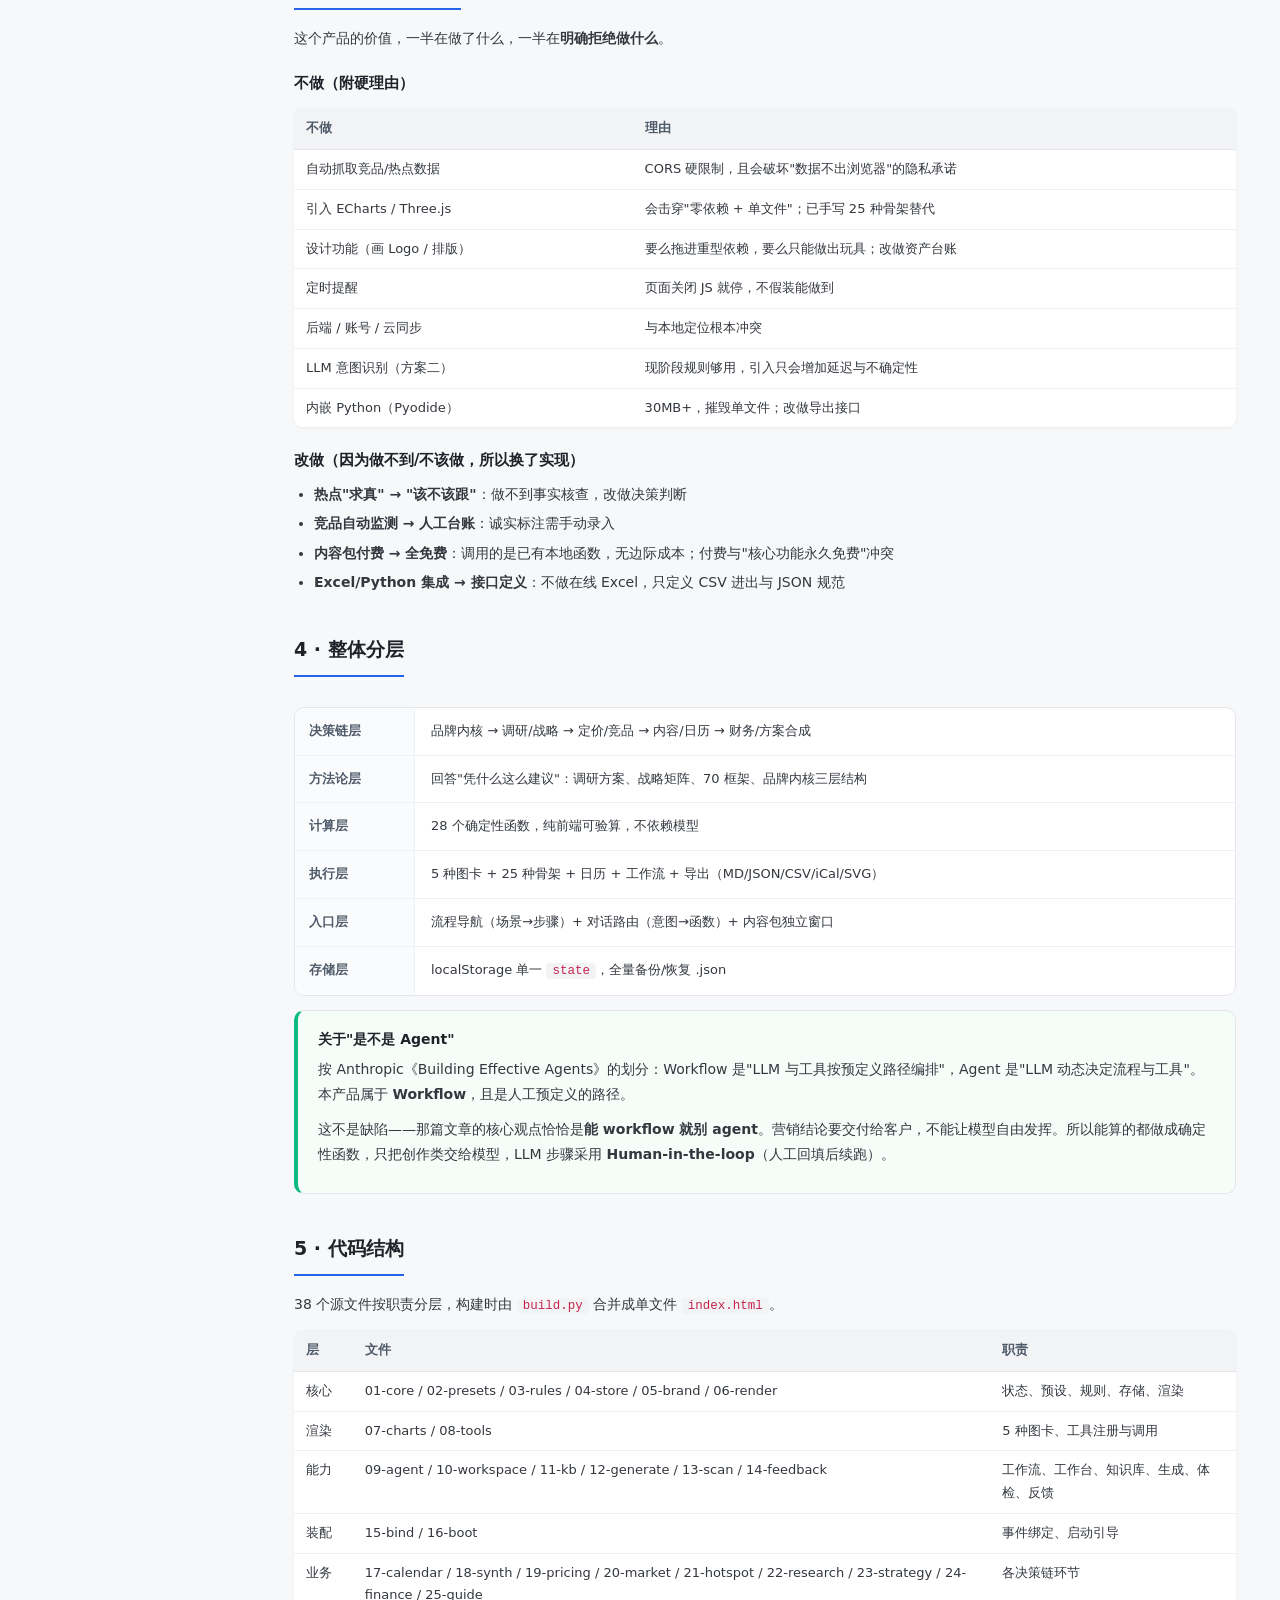
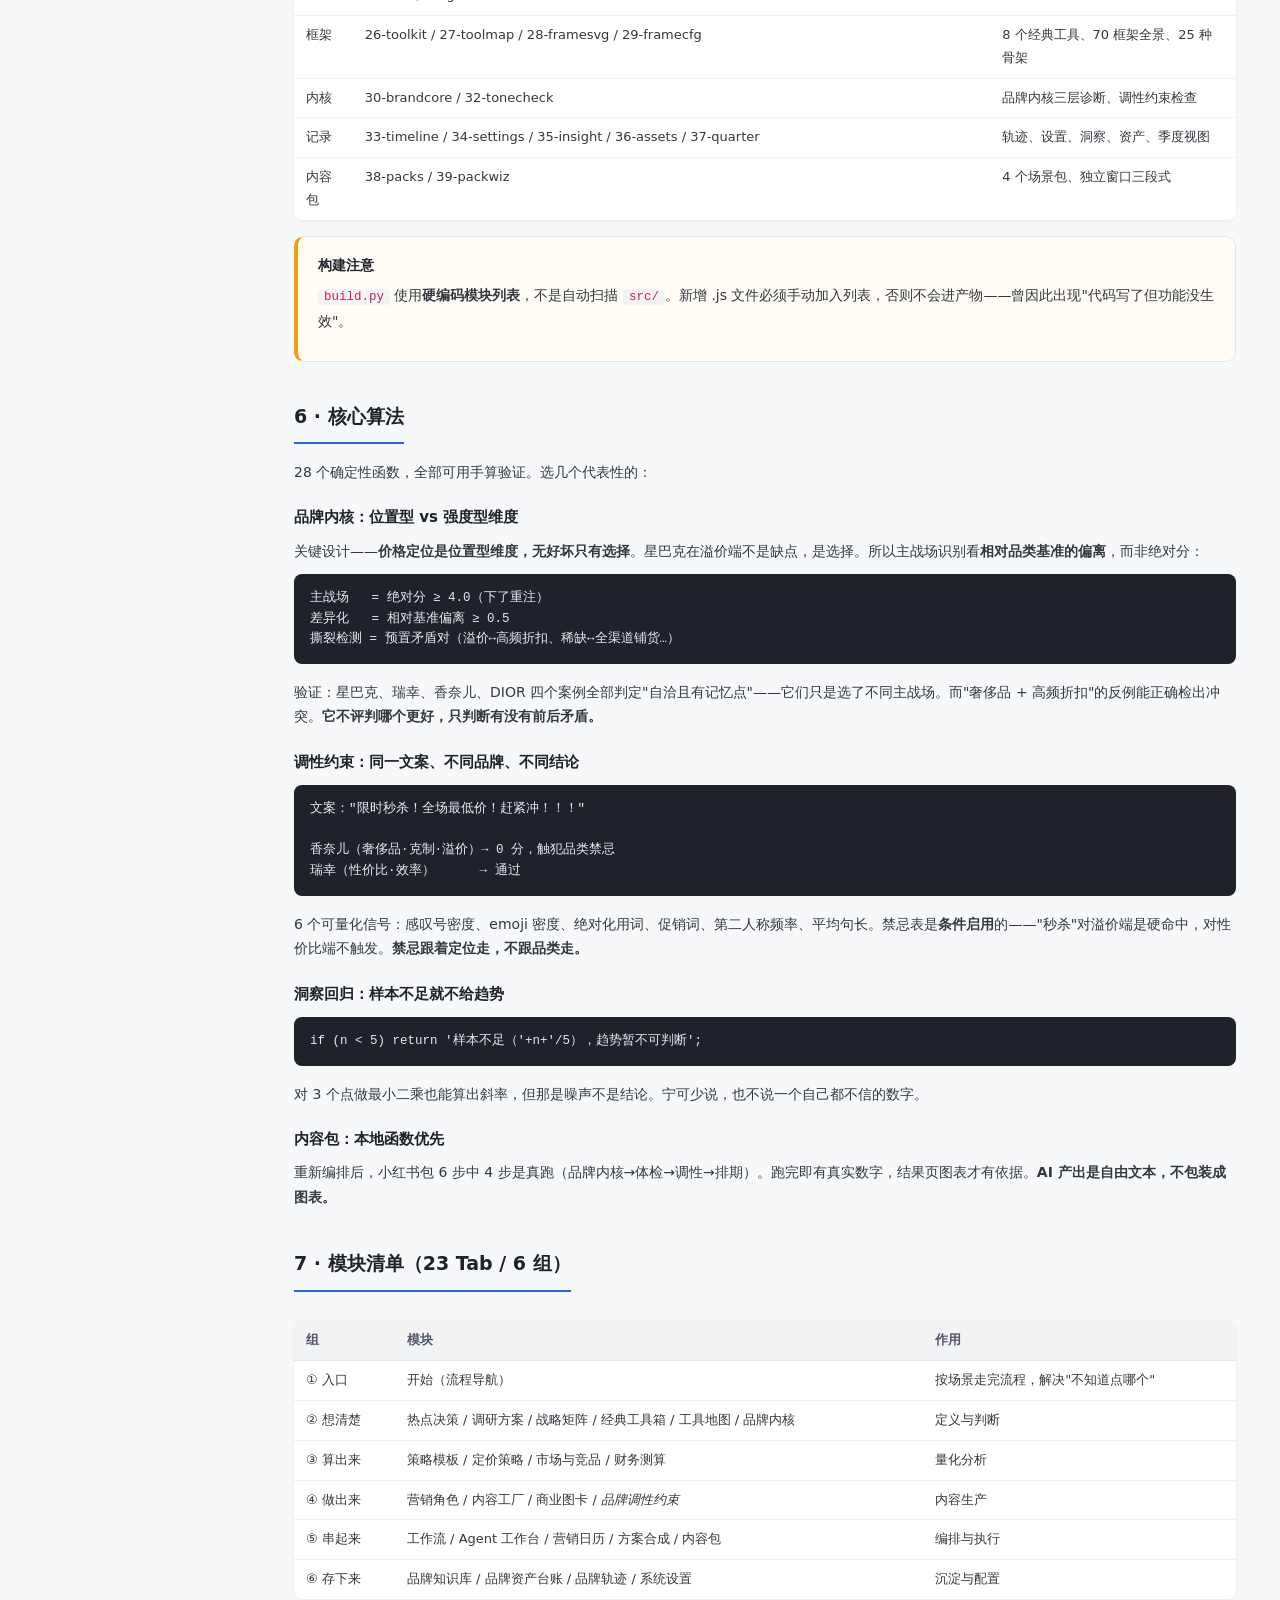
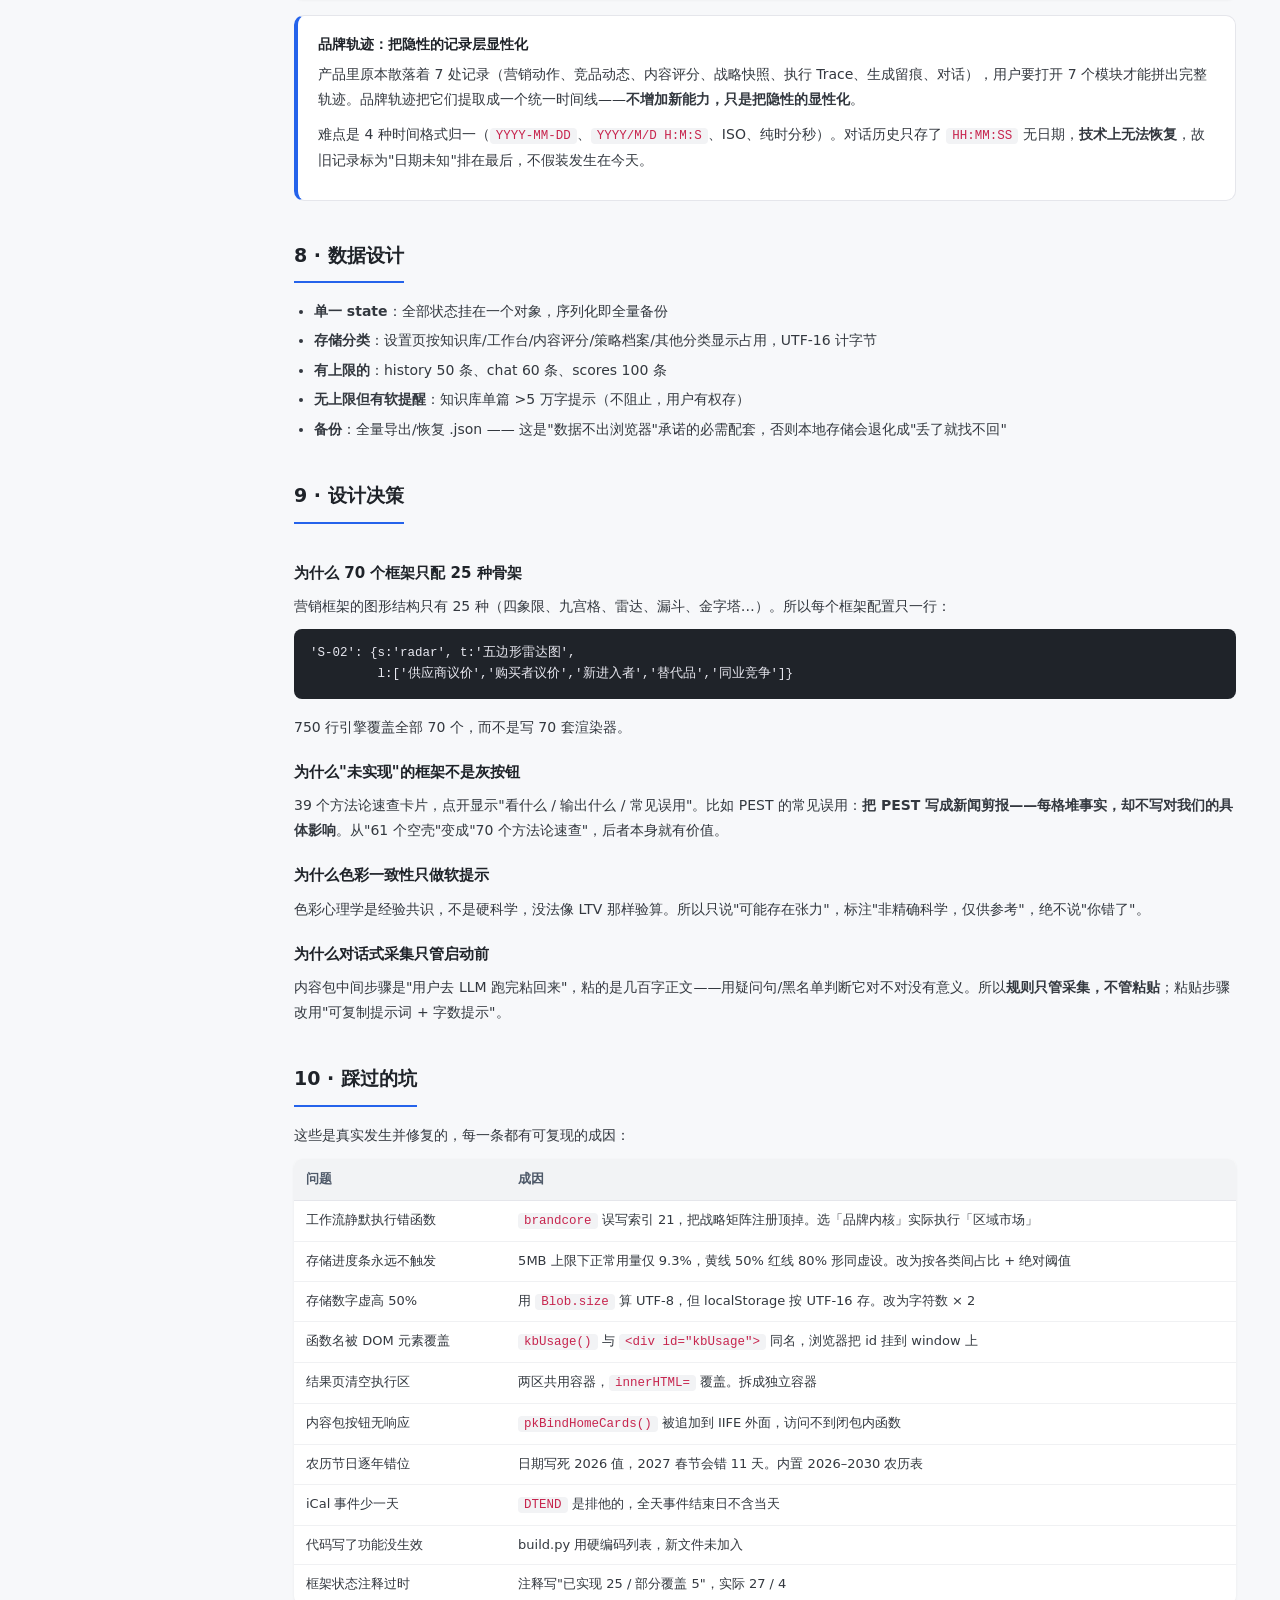
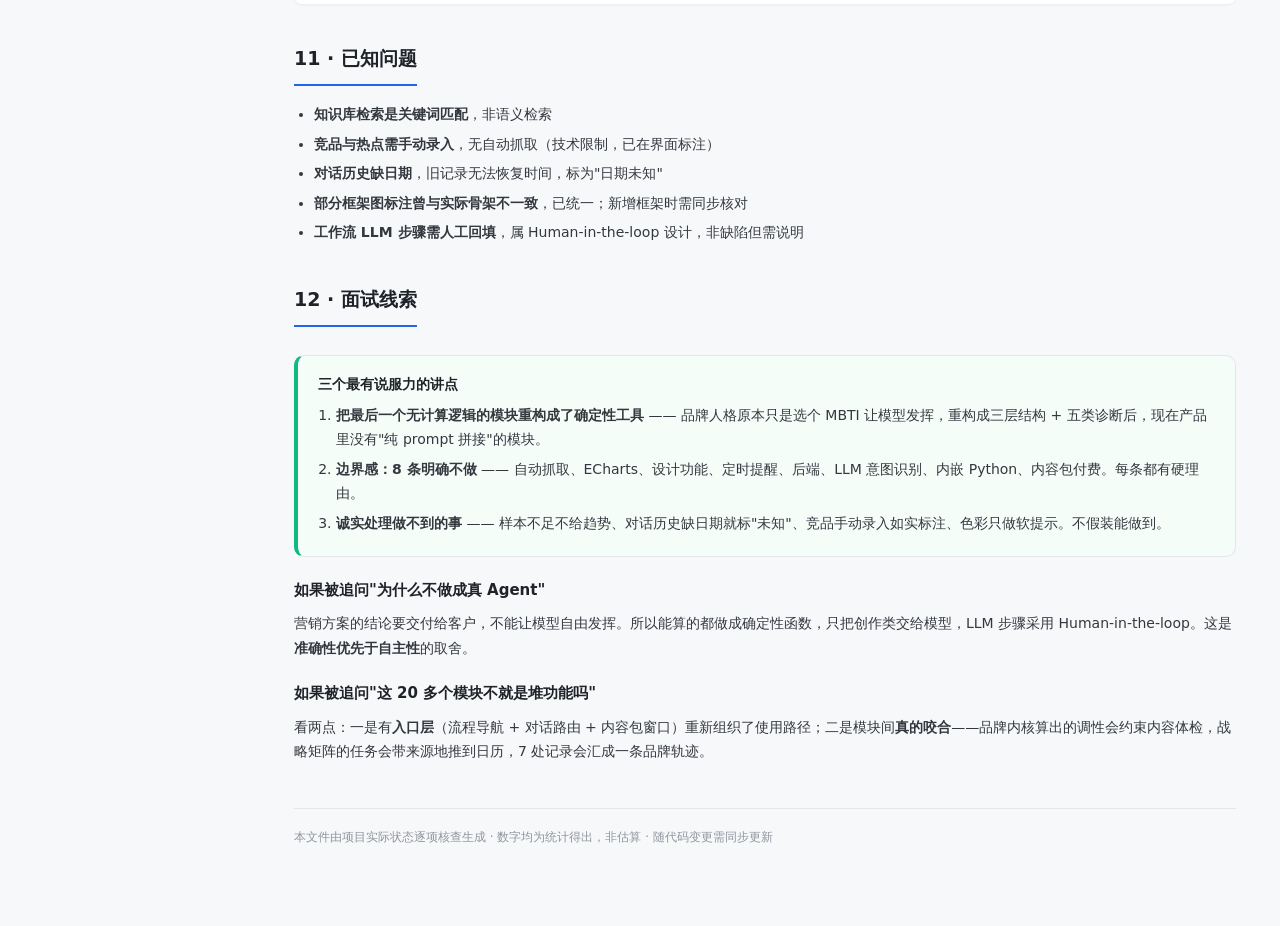
==== commit f6b02047: "refactor: Token层改造——品牌色转orbit冷蓝、语义三件套、深色完整覆盖、补7个未定义token" ====
--- a/design.html
+++ b/design.html
@@ -16,18 +16,18 @@
   .side a{display:block;padding:7px 20px;font-size:13px;color:#4e5969;text-decoration:none;
           border-left:3px solid transparent;transition:all .15s;}
   .side a:hover{background:#f2f3f5;color:#1f2329;}
-  .side a.on{border-left-color:#4f46e5;color:#4f46e5;background:#f5f4ff;font-weight:600;}
+  .side a.on{border-left-color:#2563eb;color:#2563eb;background:#eff6ff;font-weight:600;}
   .side .grp{font-size:11px;color:#a9aeb8;padding:14px 20px 4px;letter-spacing:.5px;}
   /* 正文 */
   .main{flex:1;min-width:0;padding:36px 44px 100px;}
-  .hero{background:linear-gradient(135deg,#4f46e5,#7c73f0);color:#fff;border-radius:14px;
+  .hero{background:linear-gradient(135deg,#2563eb,#3b82f6);color:#fff;border-radius:14px;
         padding:30px 34px;margin-bottom:26px;}
   .hero h2{font-size:23px;font-weight:700;margin-bottom:8px;}
   .hero p{font-size:14px;opacity:.92;}
   .hero .tags{margin-top:14px;display:flex;flex-wrap:wrap;gap:8px;}
   .hero .tags span{background:rgba(255,255,255,.18);padding:3px 12px;border-radius:20px;font-size:12px;}
   section{margin-bottom:38px;scroll-margin-top:16px;}
-  h3.sec{font-size:19px;font-weight:700;padding-bottom:9px;margin-bottom:16px;border-bottom:2px solid #4f46e5;display:inline-block;}
+  h3.sec{font-size:19px;font-weight:700;padding-bottom:9px;margin-bottom:16px;border-bottom:2px solid #2563eb;display:inline-block;}
   h4{font-size:15px;font-weight:650;margin:20px 0 8px;color:#1f2329;}
   p{margin-bottom:11px;font-size:14px;color:#33383f;}
   ul{margin:0 0 12px 20px;}li{font-size:14px;margin-bottom:5px;color:#33383f;}
@@ -42,13 +42,13 @@
       font-size:12.5px;font-family:'SF Mono',Consolas,monospace;margin:10px 0 16px;line-height:1.65;}
   pre code{background:none;color:inherit;padding:0;}
   .box{background:#fff;border:1px solid #e5e6eb;border-radius:10px;padding:16px 20px;margin:12px 0;
-       border-left:4px solid #4f46e5;}
+       border-left:4px solid #2563eb;}
   .box.warn{border-left-color:#f59e0b;background:#fffbf5;}
   .box.ok{border-left-color:#10b981;background:#f5fdf9;}
   .box .t{font-weight:650;font-size:14px;margin-bottom:6px;}
   .kv{display:grid;grid-template-columns:repeat(auto-fill,minmax(160px,1fr));gap:10px;margin:14px 0;}
   .kv div{background:#fff;border:1px solid #e5e6eb;border-radius:9px;padding:12px 14px;}
-  .kv b{display:block;font-size:21px;color:#4f46e5;font-weight:700;line-height:1.2;}
+  .kv b{display:block;font-size:21px;color:#2563eb;font-weight:700;line-height:1.2;}
   .kv span{font-size:12px;color:#8f959e;}
   .lay{border:1px solid #e5e6eb;border-radius:10px;overflow:hidden;margin:14px 0;background:#fff;}
   .lay .row{display:flex;border-bottom:1px solid #f0f1f3;}
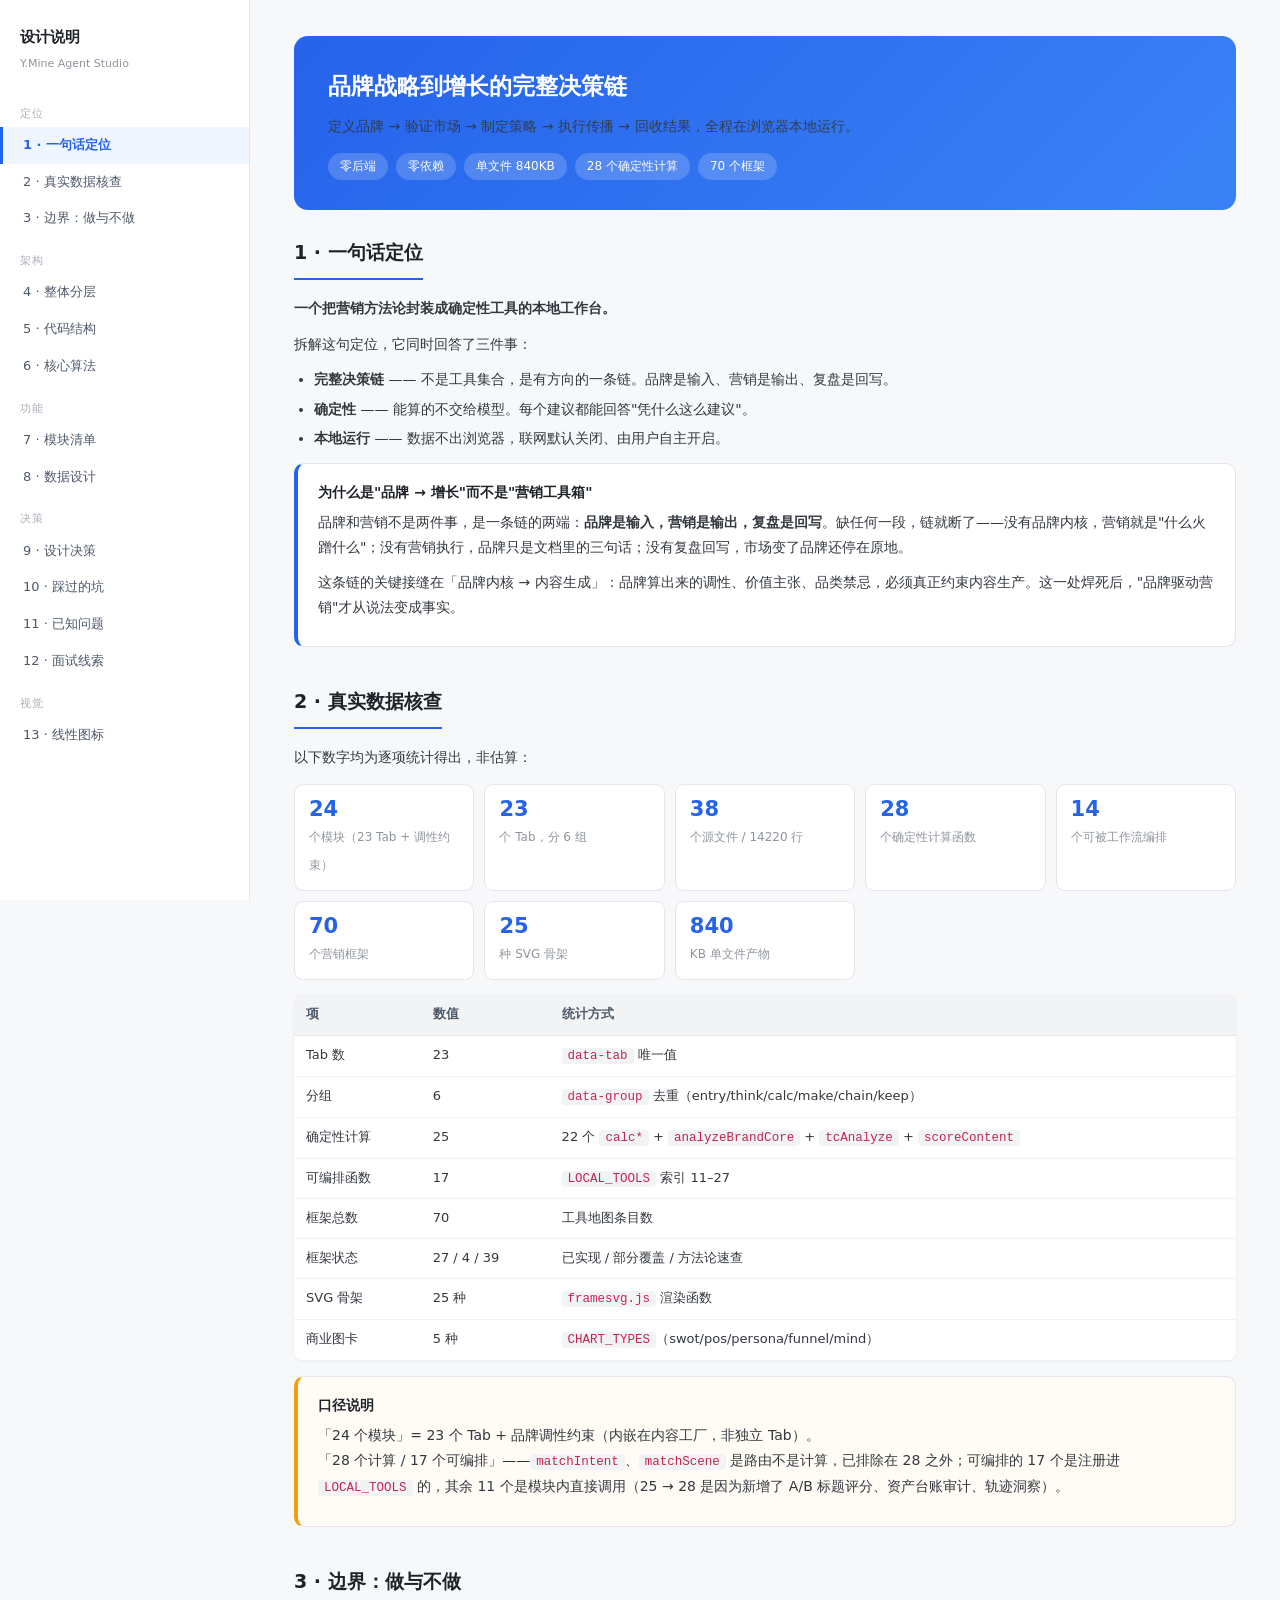
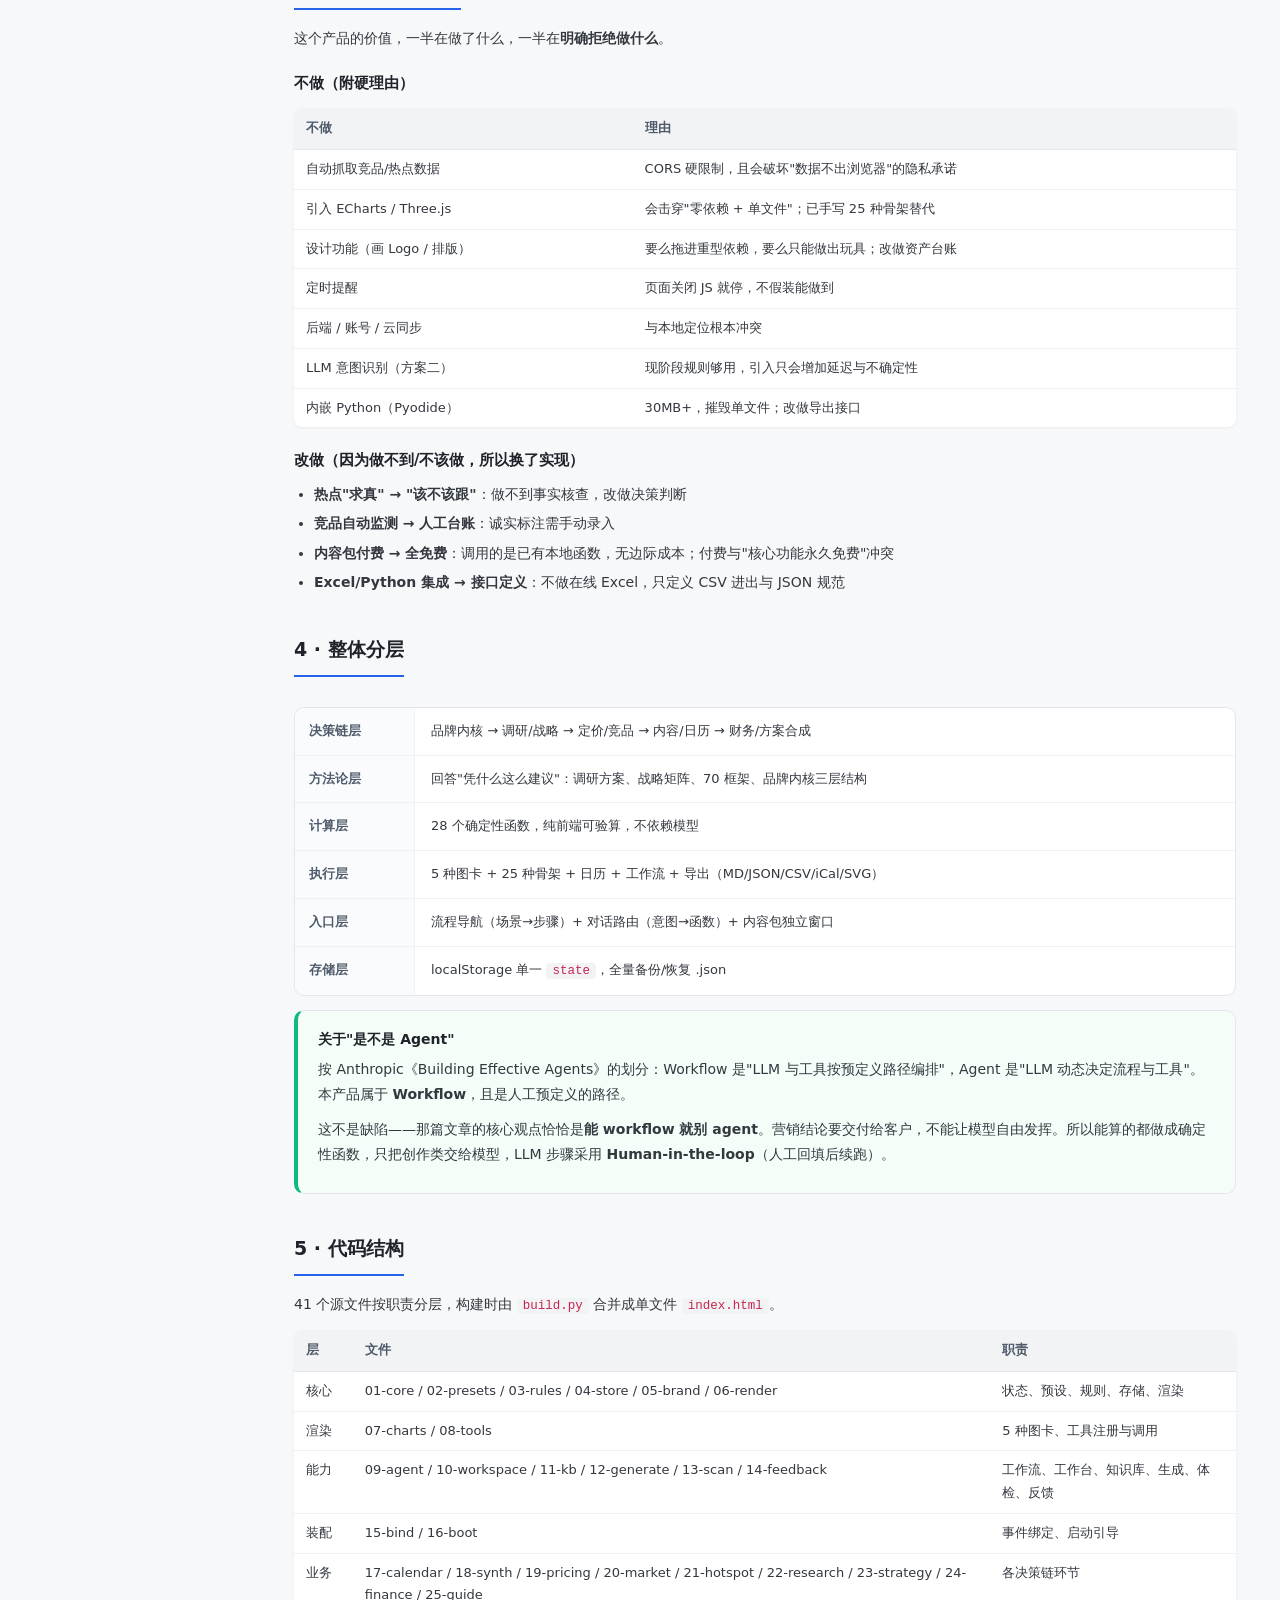
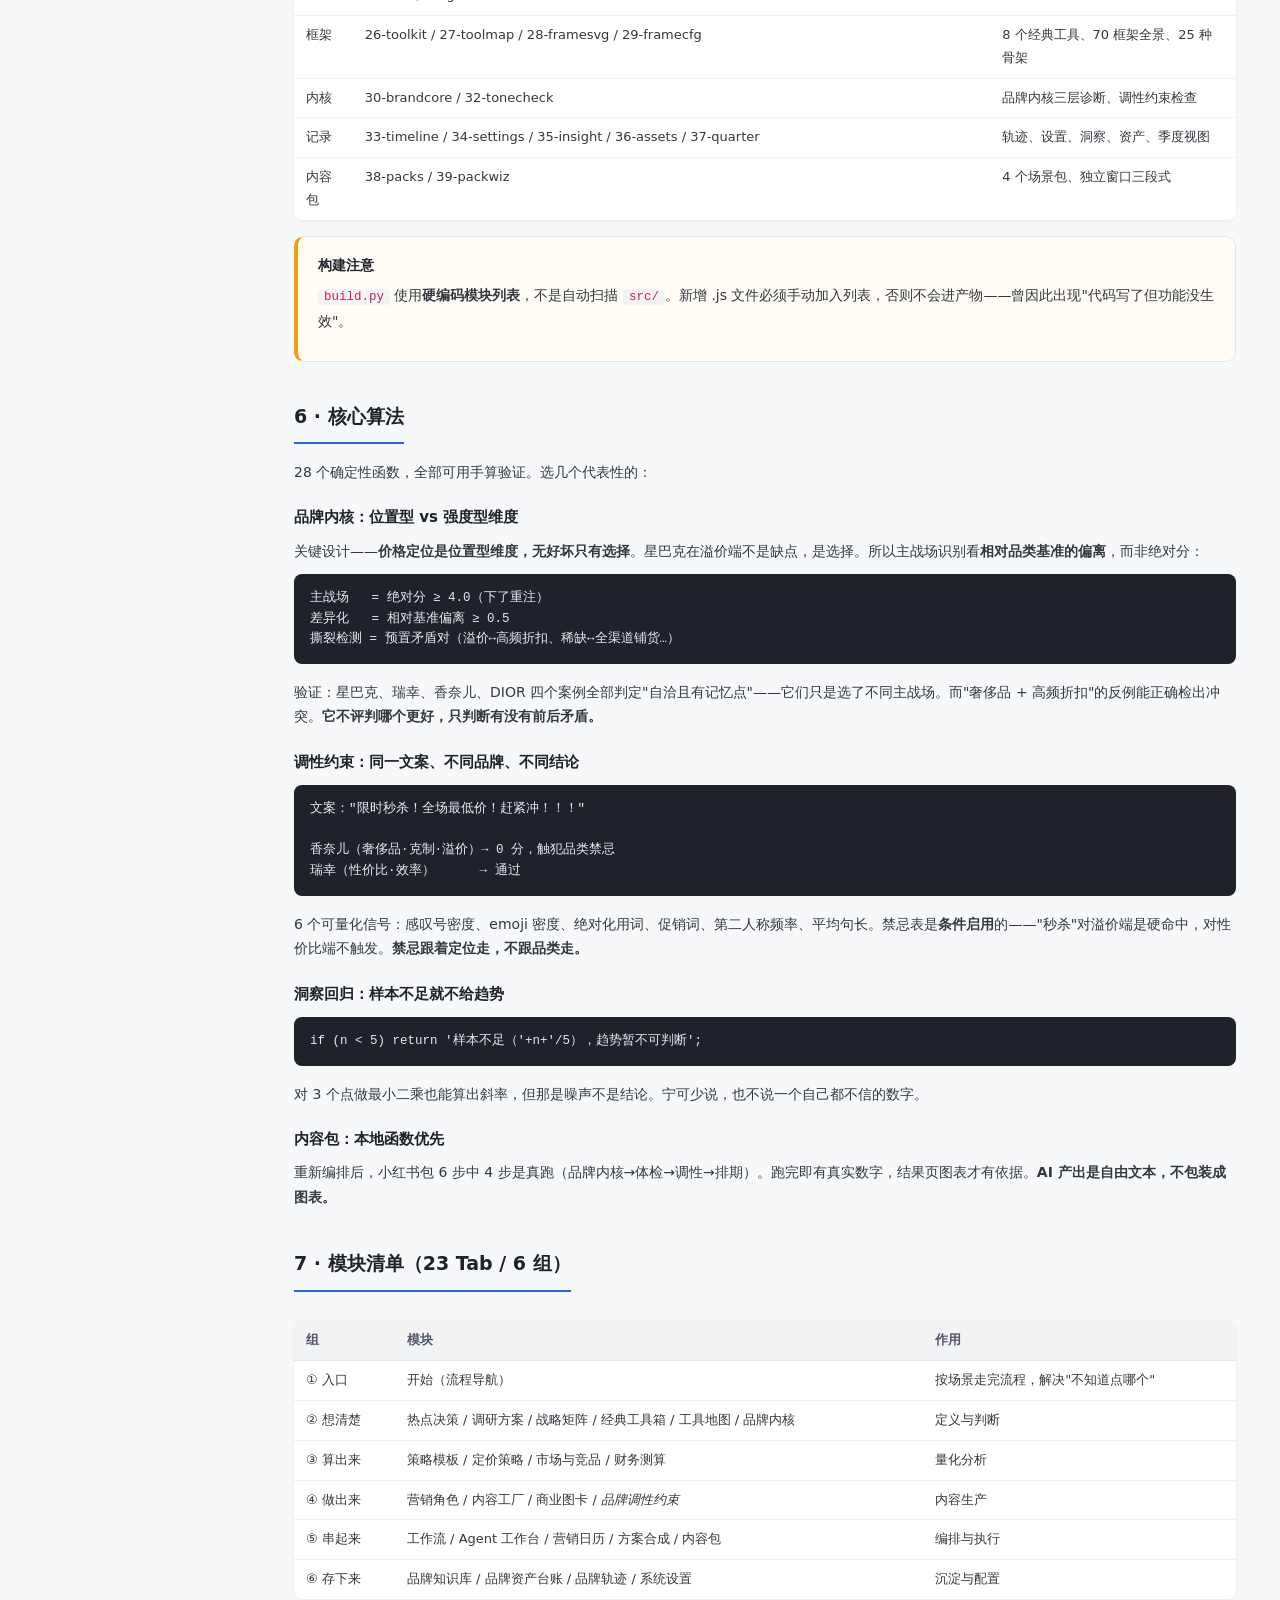
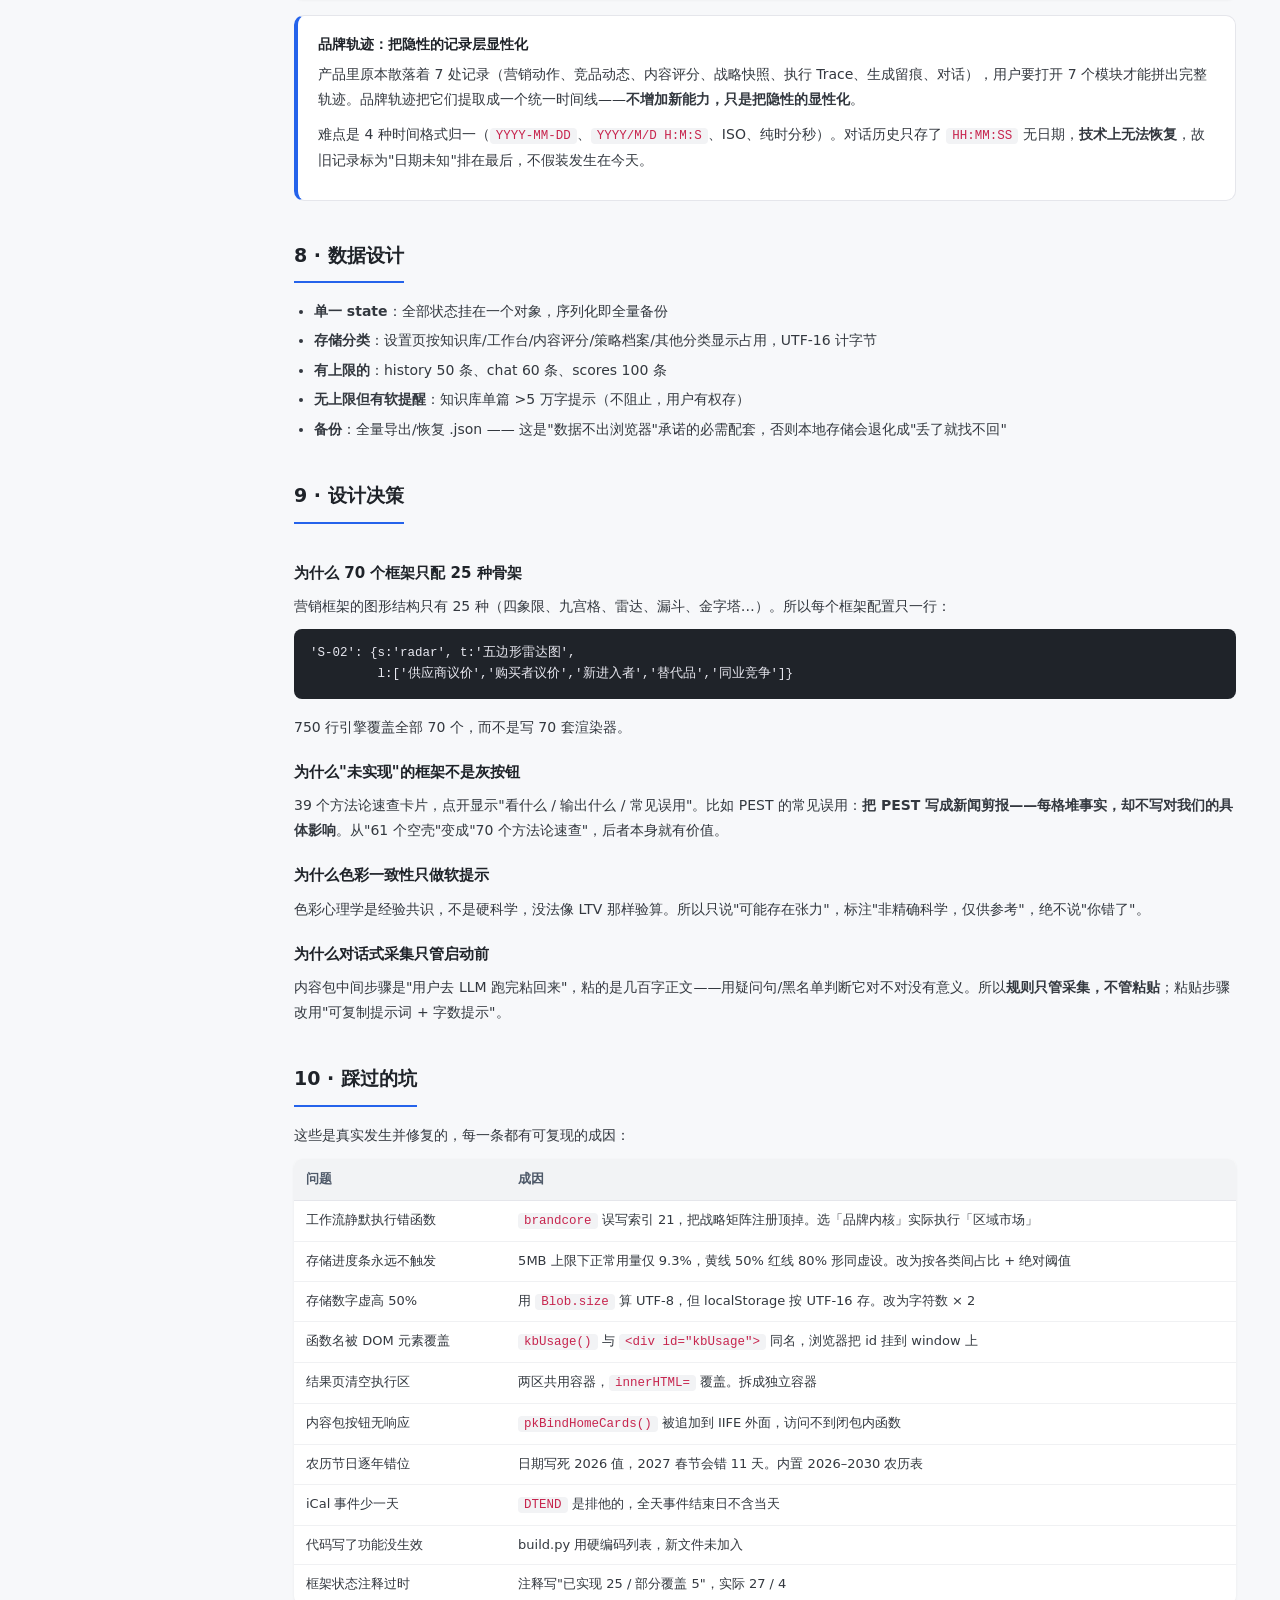
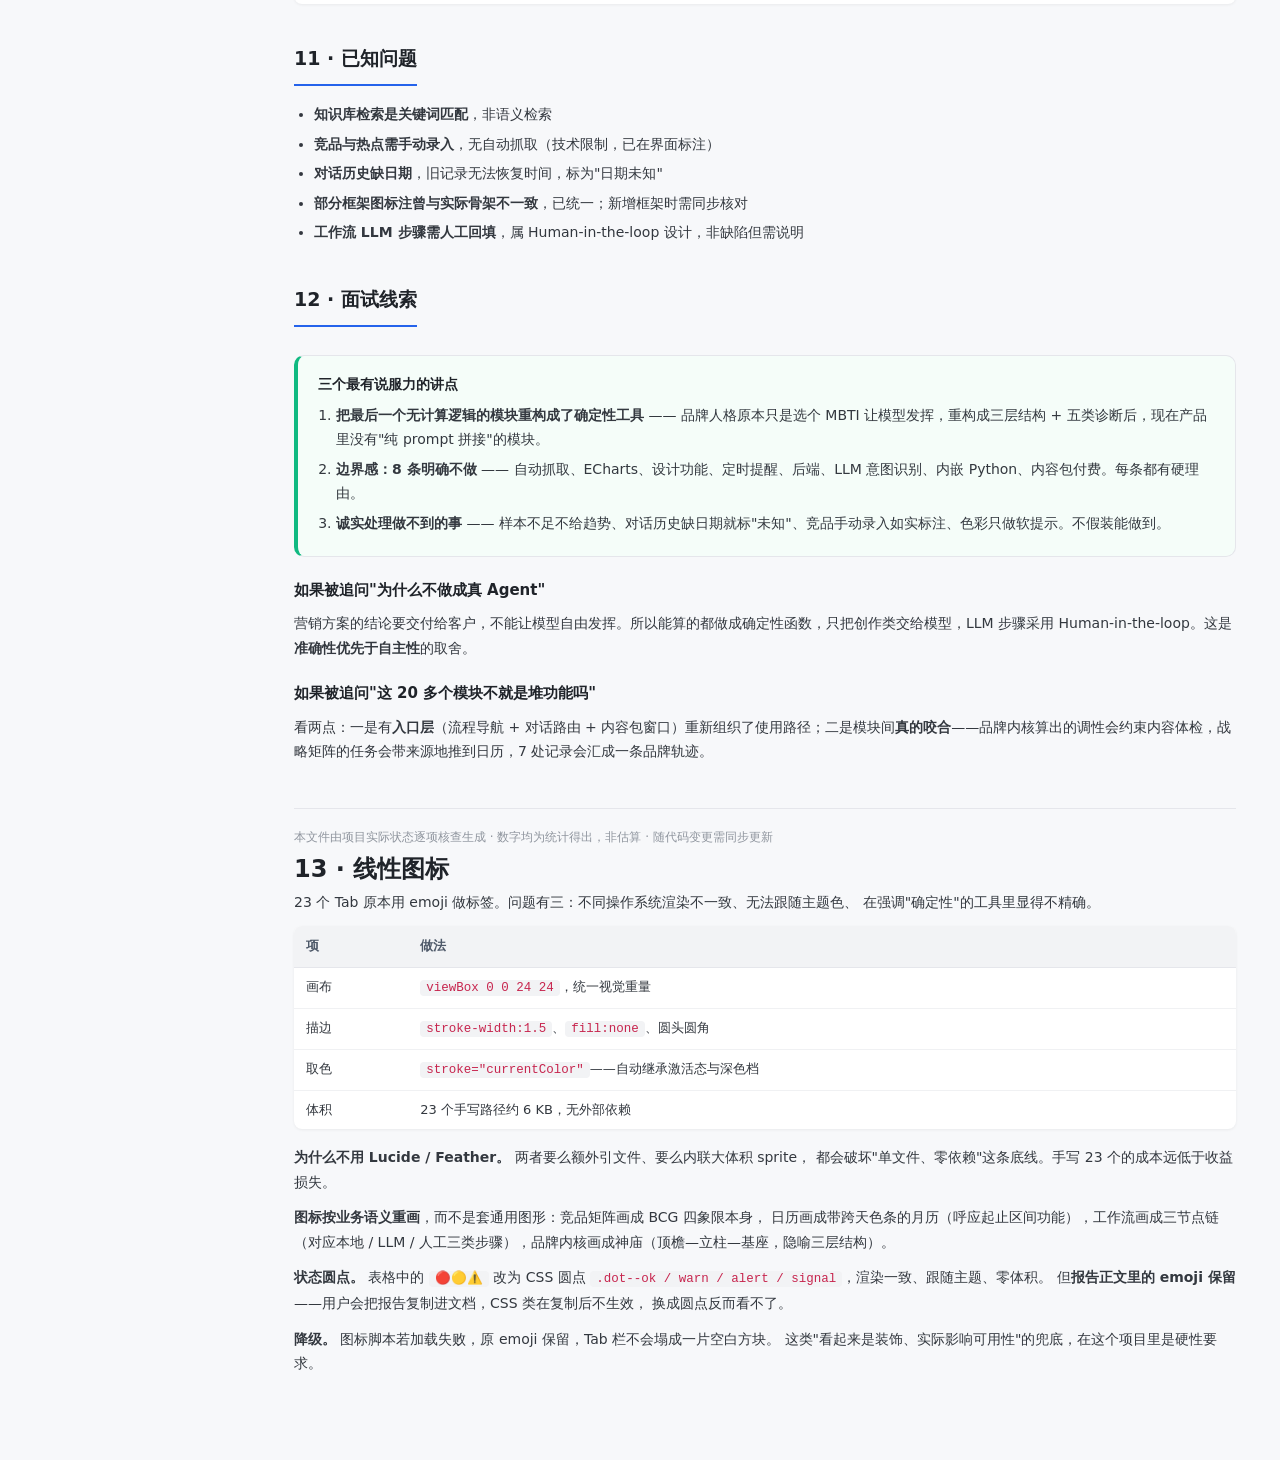
==== commit 3adfbdbf: "feat: 23个Tab换1.5px线性SVG图标 + 状态圆点CSS，不引图标库" ====
--- a/design.html
+++ b/design.html
@@ -83,6 +83,8 @@
   <a href="#s10">10 · 踩过的坑</a>
   <a href="#s11">11 · 已知问题</a>
   <a href="#s12">12 · 面试线索</a>
+  <div class="grp">视觉</div>
+  <a href="#s13">13 · 线性图标</a>
 </nav>
 
 <main class="main">
@@ -185,7 +187,7 @@
 
 <section id="s5">
 <h3 class="sec">5 · 代码结构</h3>
-<p>38 个源文件按职责分层，构建时由 <code>build.py</code> 合并成单文件 <code>index.html</code>。</p>
+<p>41 个源文件按职责分层，构建时由 <code>build.py</code> 合并成单文件 <code>index.html</code>。</p>
 <table>
 <tr><th>层</th><th>文件</th><th>职责</th></tr>
 <tr><td>核心</td><td>01-core / 02-presets / 03-rules / 04-store / 05-brand / 06-render</td><td>状态、预设、规则、存储、渲染</td></tr>
@@ -318,6 +320,35 @@
 <div class="foot">
   本文件由项目实际状态逐项核查生成 · 数字均为统计得出，非估算 · 随代码变更需同步更新
 </div>
+
+
+<h2 id="s13">13 · 线性图标</h2>
+
+<p>23 个 Tab 原本用 emoji 做标签。问题有三：不同操作系统渲染不一致、无法跟随主题色、
+在强调"确定性"的工具里显得不精确。</p>
+
+<table>
+<tr><th>项</th><th>做法</th></tr>
+<tr><td>画布</td><td><code>viewBox 0 0 24 24</code>，统一视觉重量</td></tr>
+<tr><td>描边</td><td><code>stroke-width:1.5</code>、<code>fill:none</code>、圆头圆角</td></tr>
+<tr><td>取色</td><td><code>stroke="currentColor"</code>——自动继承激活态与深色档</td></tr>
+<tr><td>体积</td><td>23 个手写路径约 6 KB，无外部依赖</td></tr>
+</table>
+
+<p><b>为什么不用 Lucide / Feather。</b> 两者要么额外引文件、要么内联大体积 sprite，
+都会破坏"单文件、零依赖"这条底线。手写 23 个的成本远低于收益损失。</p>
+
+<p><b>图标按业务语义重画</b>，而不是套通用图形：竞品矩阵画成 BCG 四象限本身，
+日历画成带跨天色条的月历（呼应起止区间功能），工作流画成三节点链
+（对应本地 / LLM / 人工三类步骤），品牌内核画成神庙（顶檐—立柱—基座，隐喻三层结构）。</p>
+
+<p><b>状态圆点。</b> 表格中的 <code>🔴🟡⚠️</code> 改为 CSS 圆点
+<code>.dot--ok / warn / alert / signal</code>，渲染一致、跟随主题、零体积。
+但<b>报告正文里的 emoji 保留</b>——用户会把报告复制进文档，CSS 类在复制后不生效，
+换成圆点反而看不了。</p>
+
+<p><b>降级。</b> 图标脚本若加载失败，原 emoji 保留，Tab 栏不会塌成一片空白方块。
+这类"看起来是装饰、实际影响可用性"的兜底，在这个项目里是硬性要求。</p>
 
 </main>
 </div>
@@ -343,4 +374,4 @@
 })();
 </script>
 </body>
-</html>
+</html>
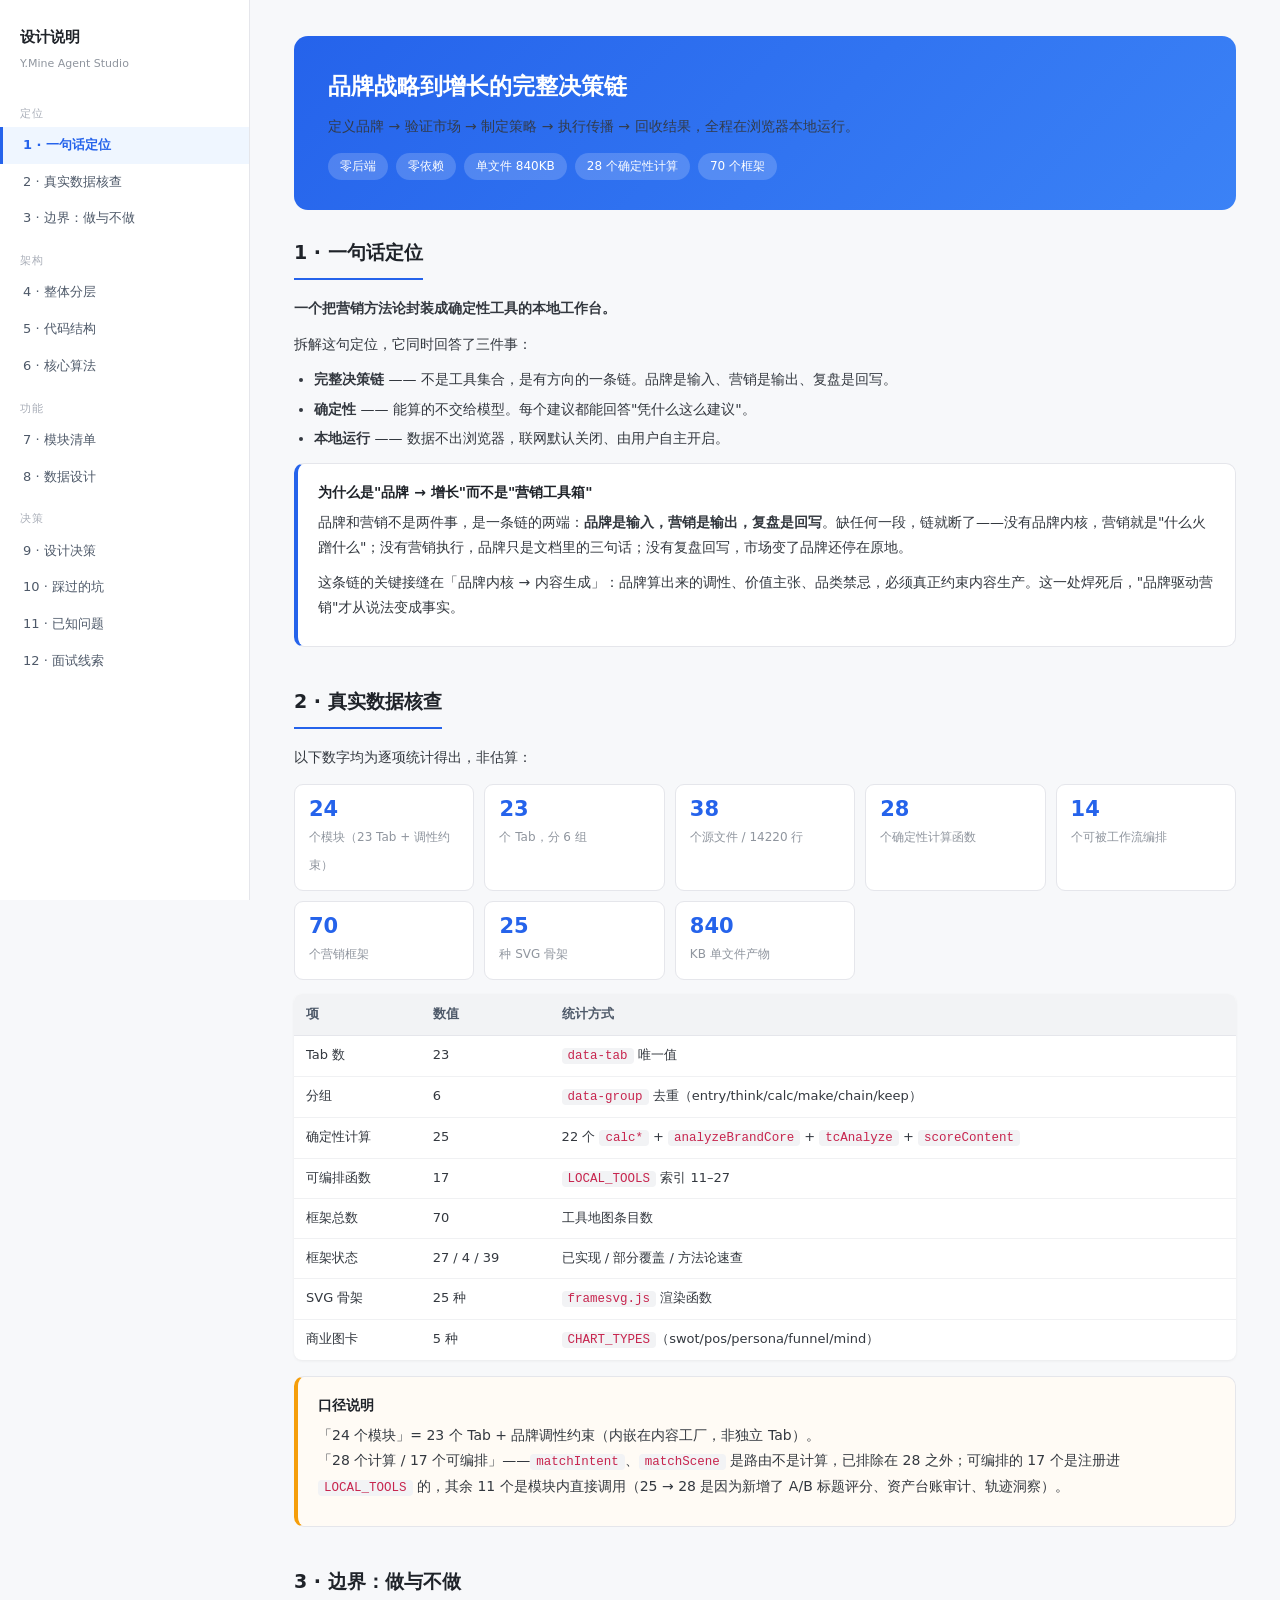
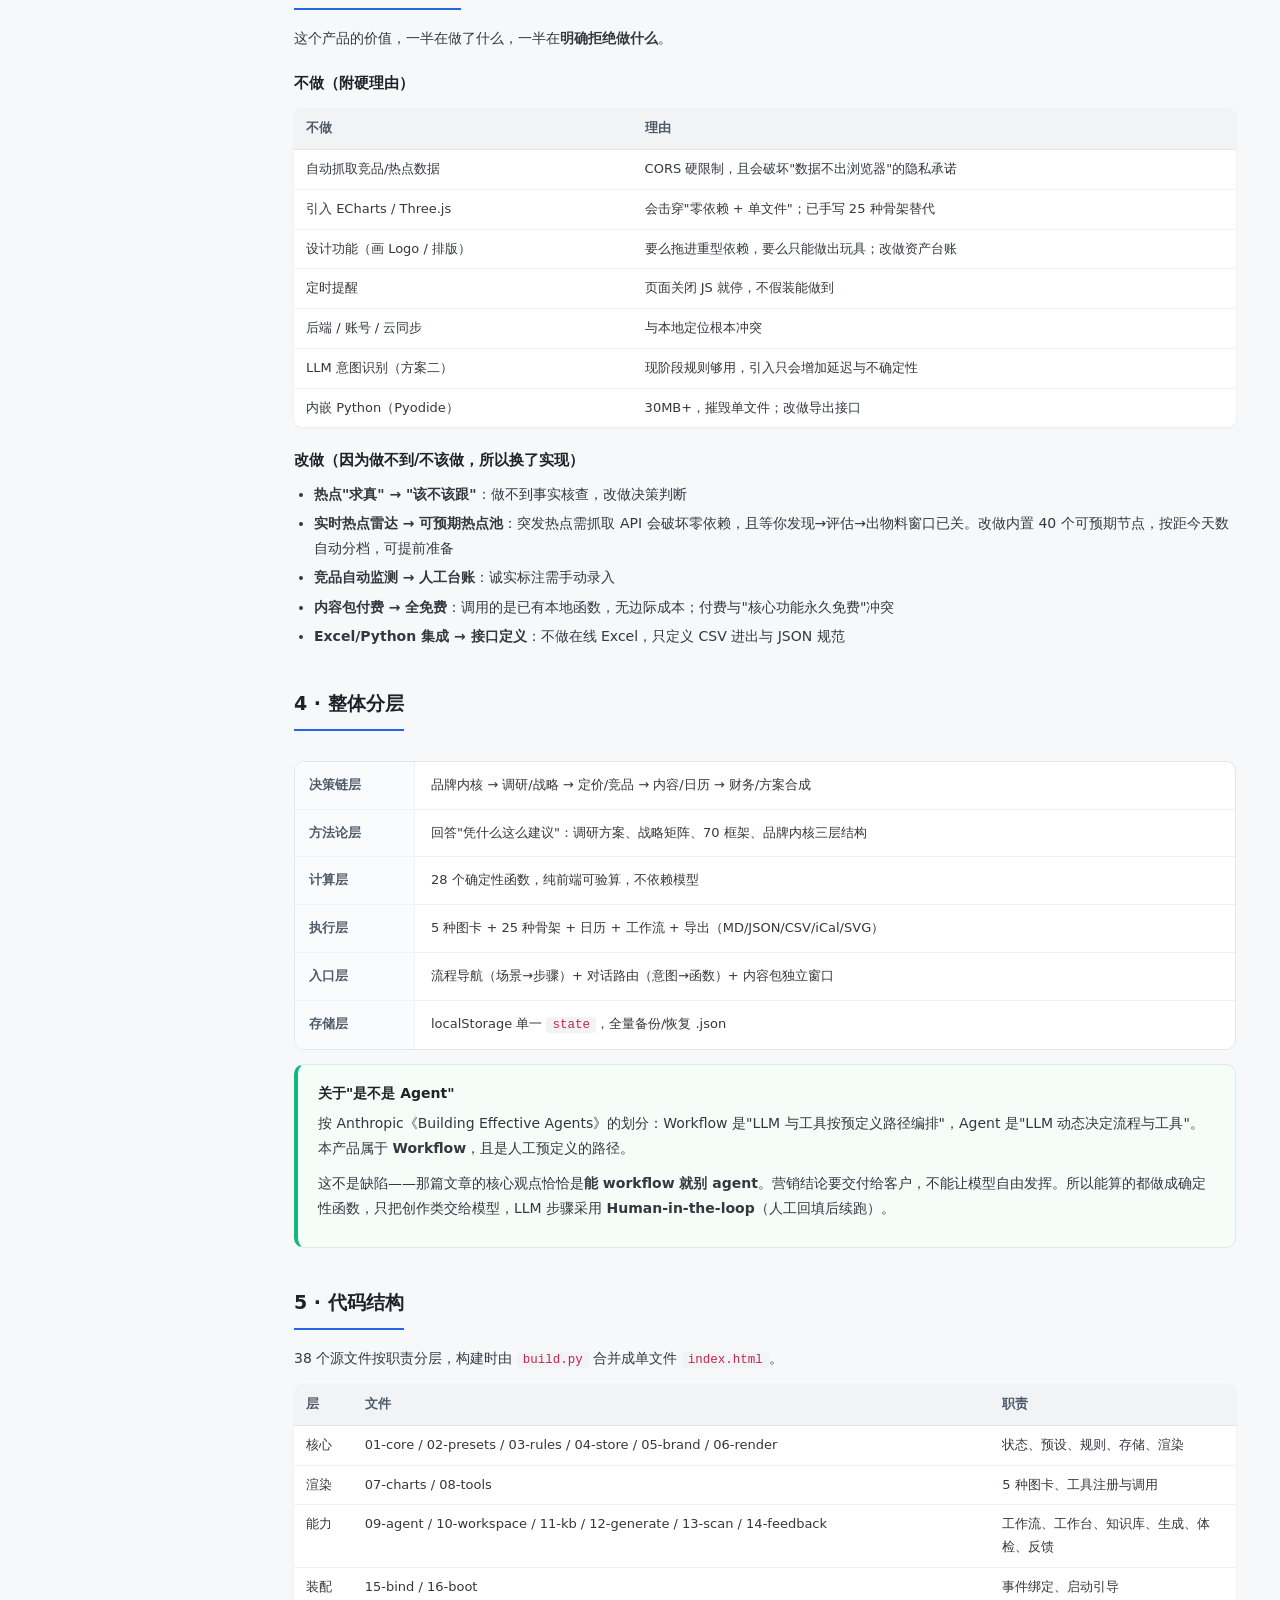
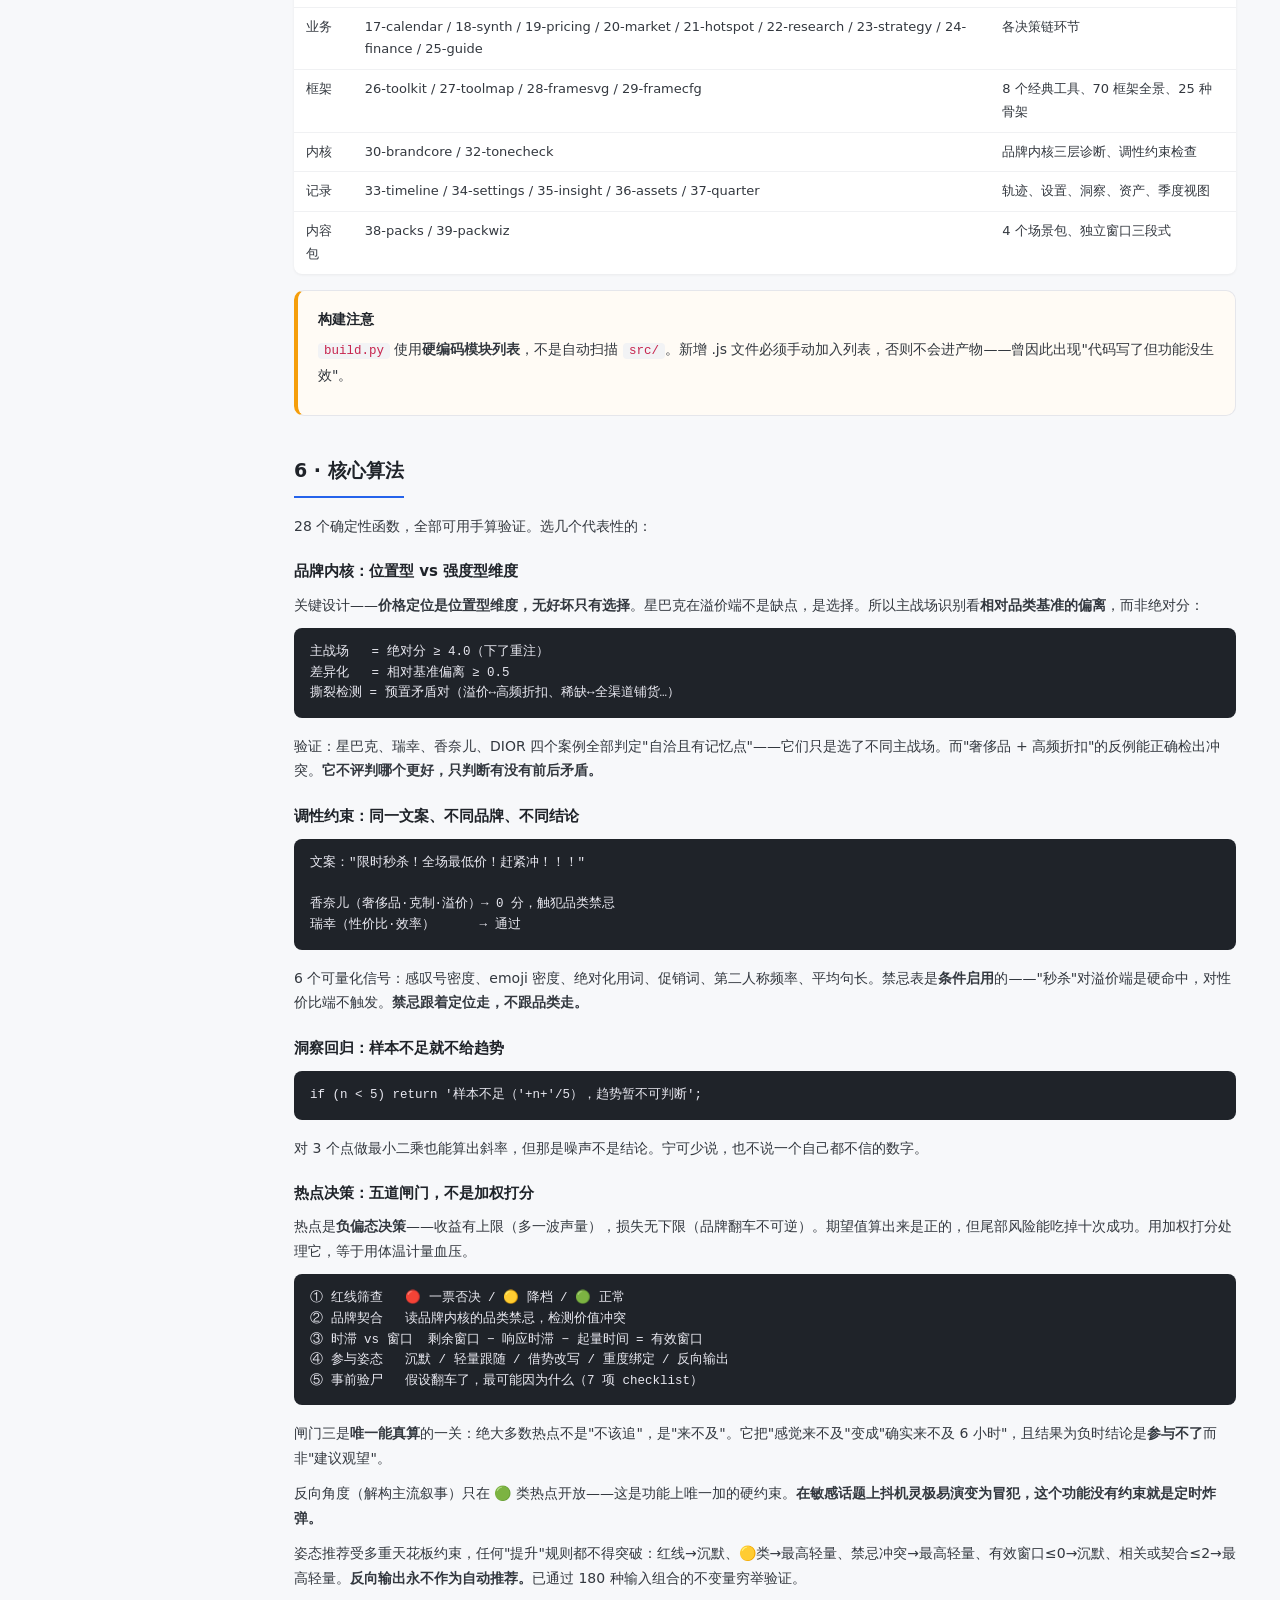
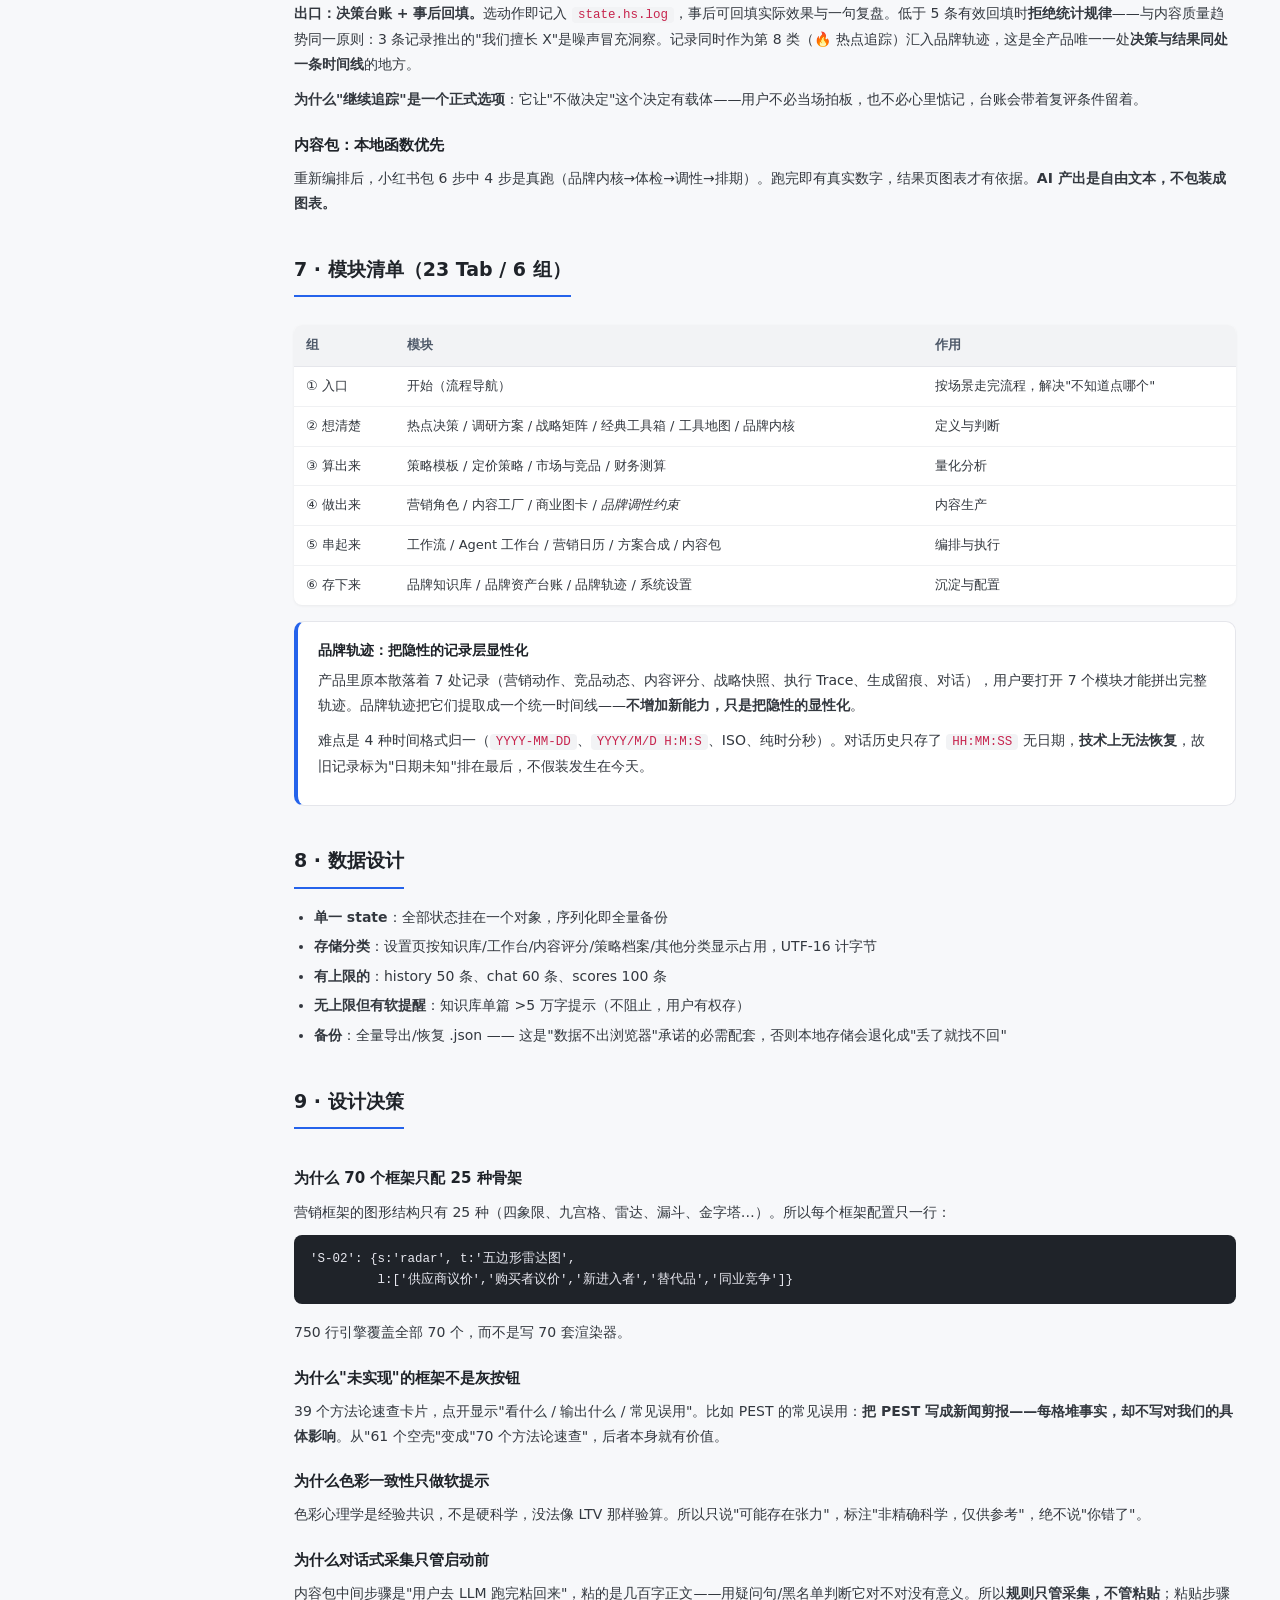
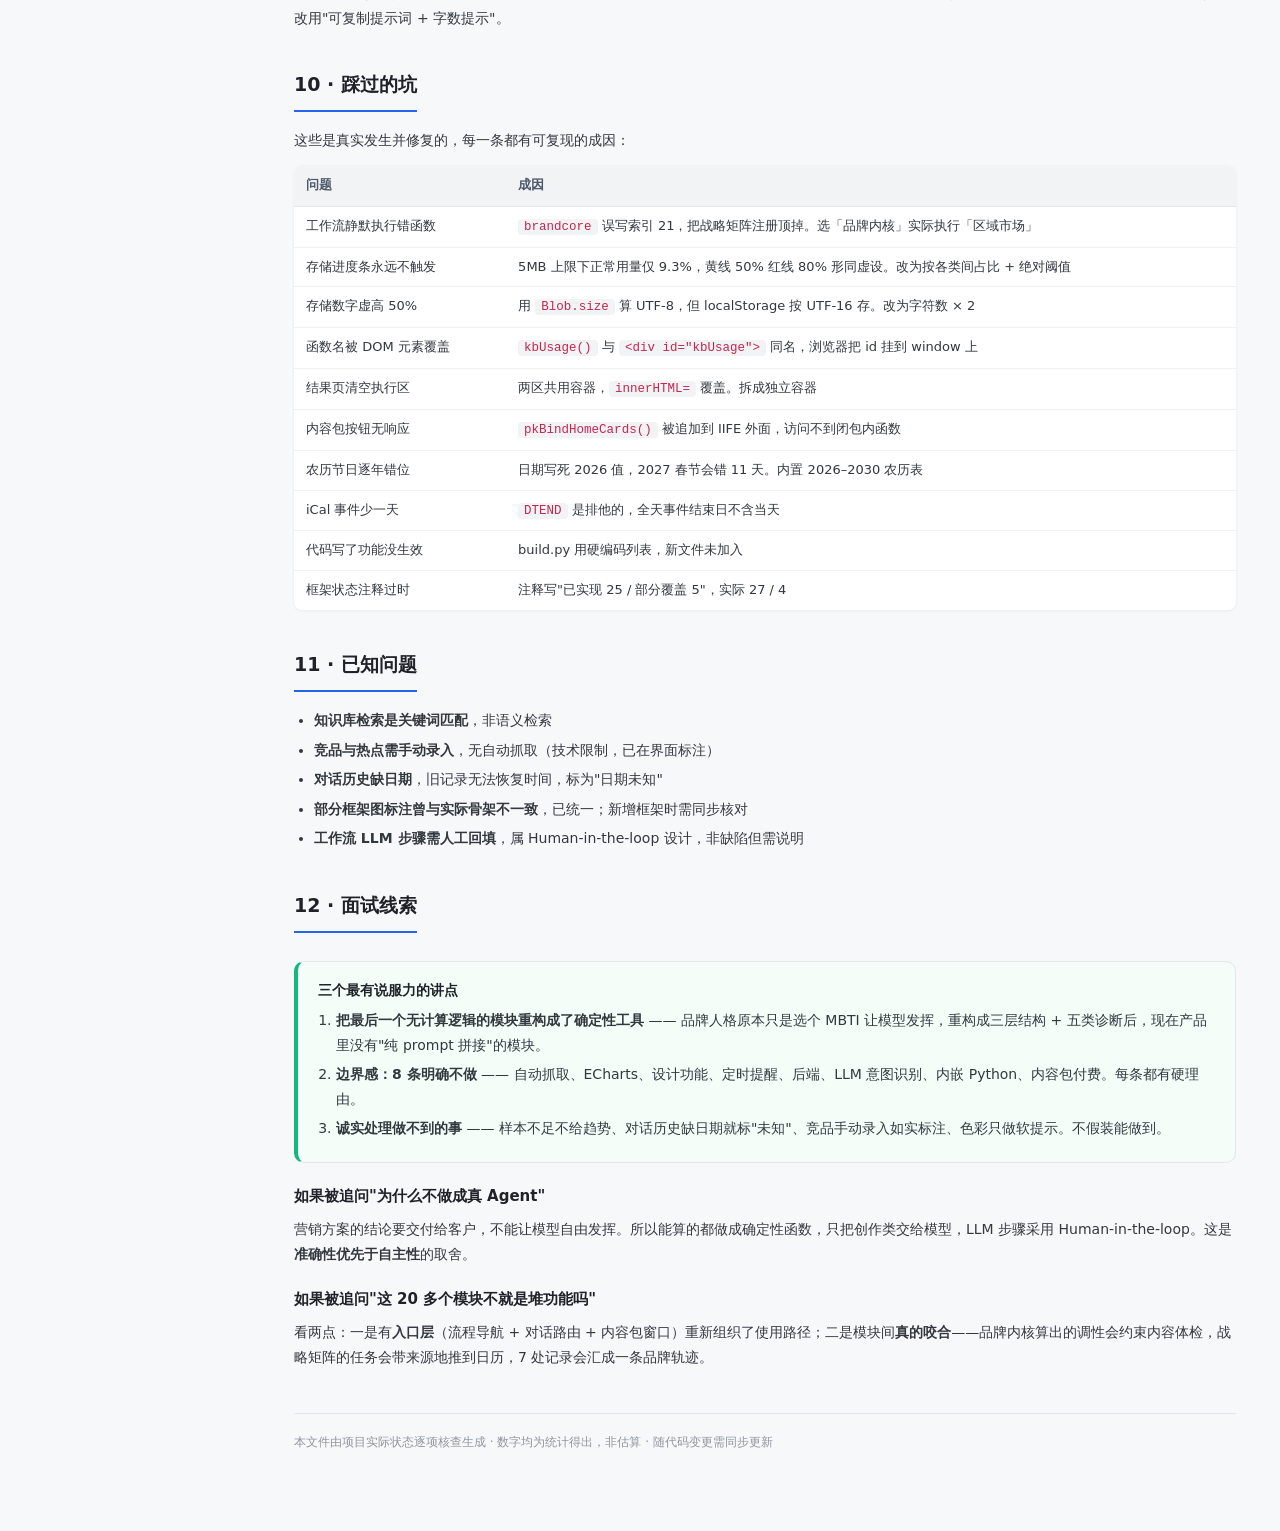
==== commit af98d683: "feat: 热点决策出口层——动作台账+事后回填+轨迹第8类+一键开内容包" ====
--- a/design.html
+++ b/design.html
@@ -83,8 +83,6 @@
   <a href="#s10">10 · 踩过的坑</a>
   <a href="#s11">11 · 已知问题</a>
   <a href="#s12">12 · 面试线索</a>
-  <div class="grp">视觉</div>
-  <a href="#s13">13 · 线性图标</a>
 </nav>
 
 <main class="main">
@@ -162,6 +160,7 @@
 <h4>改做（因为做不到/不该做，所以换了实现）</h4>
 <ul>
   <li><b>热点"求真" → "该不该跟"</b>：做不到事实核查，改做决策判断</li>
+  <li><b>实时热点雷达 → 可预期热点池</b>：突发热点需抓取 API 会破坏零依赖，且等你发现→评估→出物料窗口已关。改做内置 40 个可预期节点，按距今天数自动分档，可提前准备</li>
   <li><b>竞品自动监测 → 人工台账</b>：诚实标注需手动录入</li>
   <li><b>内容包付费 → 全免费</b>：调用的是已有本地函数，无边际成本；付费与"核心功能永久免费"冲突</li>
   <li><b>Excel/Python 集成 → 接口定义</b>：不做在线 Excel，只定义 CSV 进出与 JSON 规范</li>
@@ -187,7 +186,7 @@
 
 <section id="s5">
 <h3 class="sec">5 · 代码结构</h3>
-<p>41 个源文件按职责分层，构建时由 <code>build.py</code> 合并成单文件 <code>index.html</code>。</p>
+<p>38 个源文件按职责分层，构建时由 <code>build.py</code> 合并成单文件 <code>index.html</code>。</p>
 <table>
 <tr><th>层</th><th>文件</th><th>职责</th></tr>
 <tr><td>核心</td><td>01-core / 02-presets / 03-rules / 04-store / 05-brand / 06-render</td><td>状态、预设、规则、存储、渲染</td></tr>
@@ -224,6 +223,20 @@
 <h4>洞察回归：样本不足就不给趋势</h4>
 <pre><code>if (n &lt; 5) return '样本不足（'+n+'/5），趋势暂不可判断';</code></pre>
 <p>对 3 个点做最小二乘也能算出斜率，但那是噪声不是结论。宁可少说，也不说一个自己都不信的数字。</p>
+<h4>热点决策：五道闸门，不是加权打分</h4>
+<p>热点是<b>负偏态决策</b>——收益有上限（多一波声量），损失无下限（品牌翻车不可逆）。期望值算出来是正的，但尾部风险能吃掉十次成功。用加权打分处理它，等于用体温计量血压。</p>
+<pre><code>① 红线筛查   🔴 一票否决 / 🟡 降档 / 🟢 正常
+② 品牌契合   读品牌内核的品类禁忌，检测价值冲突
+③ 时滞 vs 窗口  剩余窗口 − 响应时滞 − 起量时间 = 有效窗口
+④ 参与姿态   沉默 / 轻量跟随 / 借势改写 / 重度绑定 / 反向输出
+⑤ 事前验尸   假设翻车了，最可能因为什么（7 项 checklist）</code></pre>
+<p>闸门三是<b>唯一能真算</b>的一关：绝大多数热点不是"不该追"，是"来不及"。它把"感觉来不及"变成"确实来不及 6 小时"，且结果为负时结论是<b>参与不了</b>而非"建议观望"。</p>
+<p>反向角度（解构主流叙事）只在 🟢 类热点开放——这是功能上唯一加的硬约束。<b>在敏感话题上抖机灵极易演变为冒犯，这个功能没有约束就是定时炸弹。</b></p>
+<p>姿态推荐受多重天花板约束，任何"提升"规则都不得突破：红线→沉默、🟡类→最高轻量、禁忌冲突→最高轻量、有效窗口≤0→沉默、相关或契合≤2→最高轻量。<b>反向输出永不作为自动推荐。</b>已通过 180 种输入组合的不变量穷举验证。</p>
+
+<p><b>出口：决策台账 + 事后回填。</b>选动作即记入 <code>state.hs.log</code>，事后可回填实际效果与一句复盘。低于 5 条有效回填时<b>拒绝统计规律</b>——与内容质量趋势同一原则：3 条记录推出的"我们擅长 X"是噪声冒充洞察。记录同时作为第 8 类（🔥 热点追踪）汇入品牌轨迹，这是全产品唯一一处<b>决策与结果同处一条时间线</b>的地方。</p>
+<p><b>为什么"继续追踪"是一个正式选项</b>：它让"不做决定"这个决定有载体——用户不必当场拍板，也不必心里惦记，台账会带着复评条件留着。</p>
+
 <h4>内容包：本地函数优先</h4>
 <p>重新编排后，小红书包 6 步中 4 步是真跑（品牌内核→体检→调性→排期）。跑完即有真实数字，结果页图表才有依据。<b>AI 产出是自由文本，不包装成图表。</b></p>
 </section>
@@ -320,35 +333,6 @@
 <div class="foot">
   本文件由项目实际状态逐项核查生成 · 数字均为统计得出，非估算 · 随代码变更需同步更新
 </div>
-
-
-<h2 id="s13">13 · 线性图标</h2>
-
-<p>23 个 Tab 原本用 emoji 做标签。问题有三：不同操作系统渲染不一致、无法跟随主题色、
-在强调"确定性"的工具里显得不精确。</p>
-
-<table>
-<tr><th>项</th><th>做法</th></tr>
-<tr><td>画布</td><td><code>viewBox 0 0 24 24</code>，统一视觉重量</td></tr>
-<tr><td>描边</td><td><code>stroke-width:1.5</code>、<code>fill:none</code>、圆头圆角</td></tr>
-<tr><td>取色</td><td><code>stroke="currentColor"</code>——自动继承激活态与深色档</td></tr>
-<tr><td>体积</td><td>23 个手写路径约 6 KB，无外部依赖</td></tr>
-</table>
-
-<p><b>为什么不用 Lucide / Feather。</b> 两者要么额外引文件、要么内联大体积 sprite，
-都会破坏"单文件、零依赖"这条底线。手写 23 个的成本远低于收益损失。</p>
-
-<p><b>图标按业务语义重画</b>，而不是套通用图形：竞品矩阵画成 BCG 四象限本身，
-日历画成带跨天色条的月历（呼应起止区间功能），工作流画成三节点链
-（对应本地 / LLM / 人工三类步骤），品牌内核画成神庙（顶檐—立柱—基座，隐喻三层结构）。</p>
-
-<p><b>状态圆点。</b> 表格中的 <code>🔴🟡⚠️</code> 改为 CSS 圆点
-<code>.dot--ok / warn / alert / signal</code>，渲染一致、跟随主题、零体积。
-但<b>报告正文里的 emoji 保留</b>——用户会把报告复制进文档，CSS 类在复制后不生效，
-换成圆点反而看不了。</p>
-
-<p><b>降级。</b> 图标脚本若加载失败，原 emoji 保留，Tab 栏不会塌成一片空白方块。
-这类"看起来是装饰、实际影响可用性"的兜底，在这个项目里是硬性要求。</p>
 
 </main>
 </div>
@@ -374,4 +358,4 @@
 })();
 </script>
 </body>
-</html>+</html>
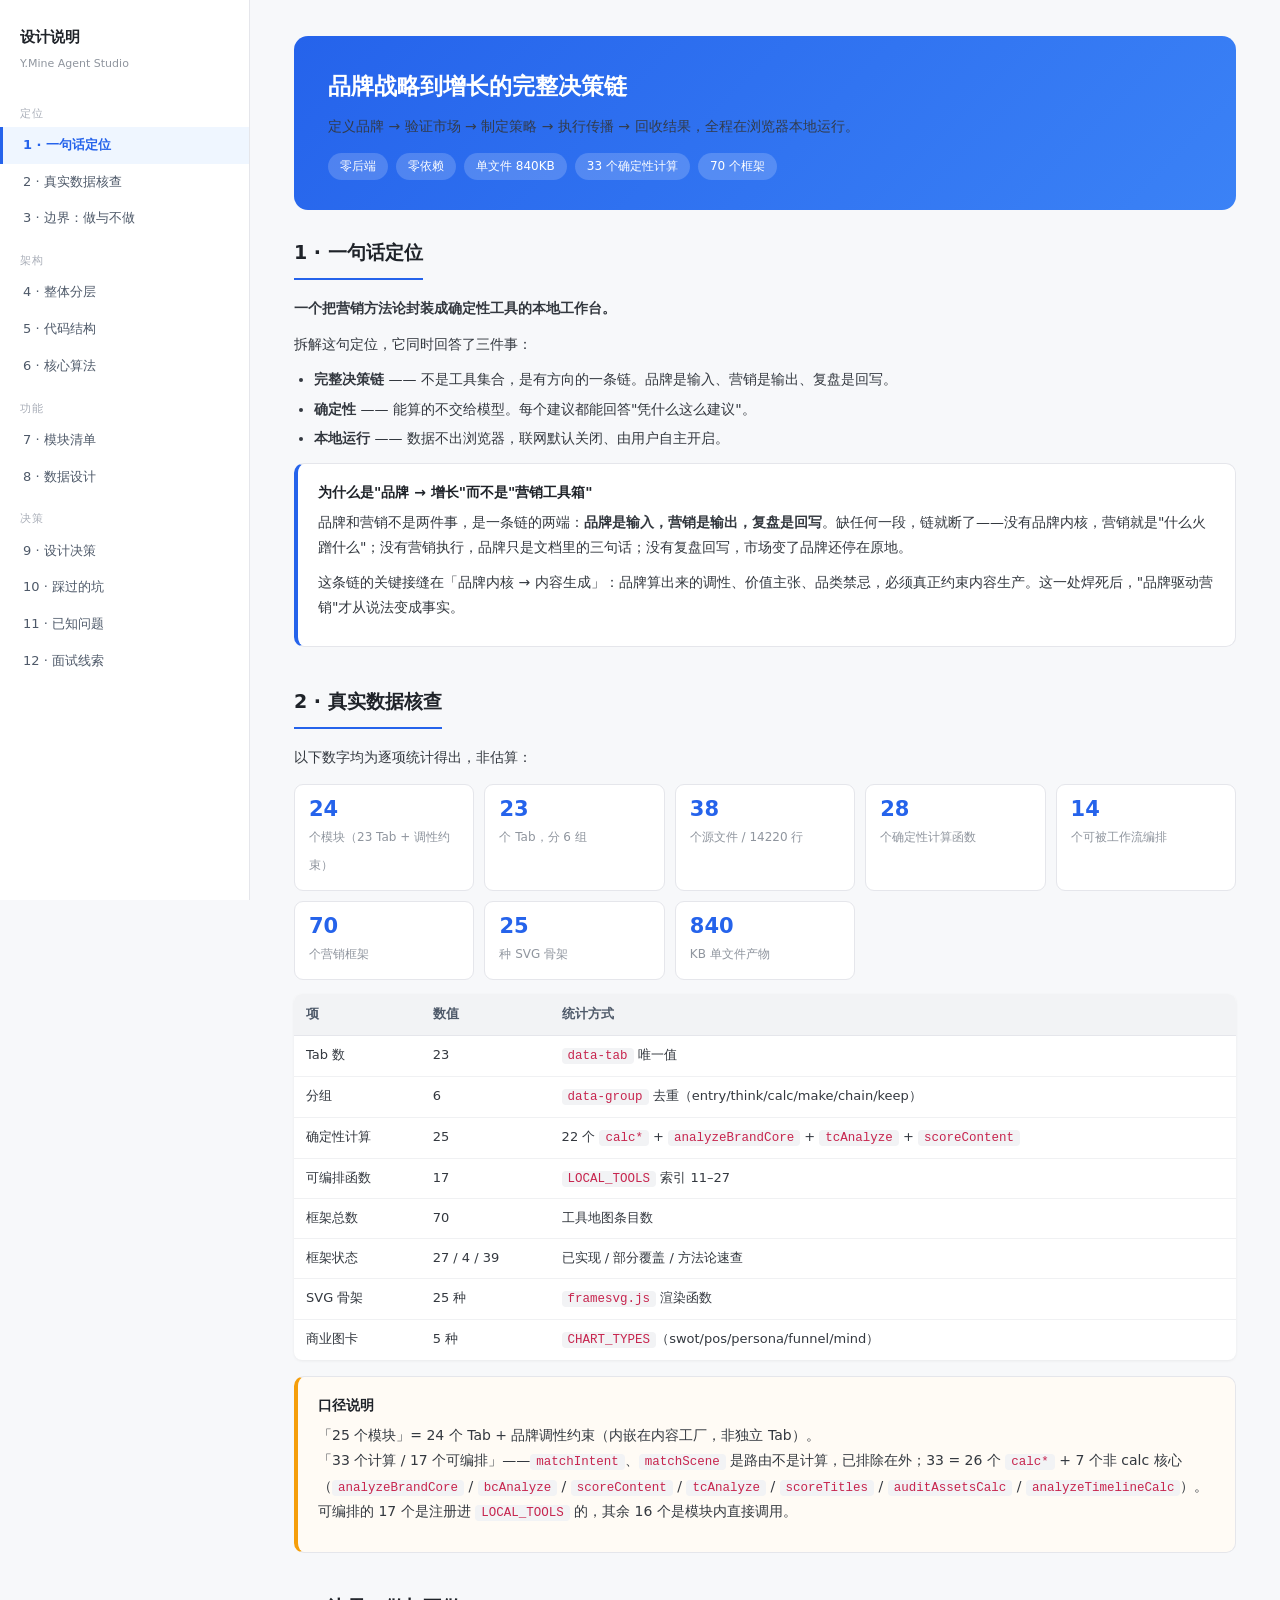
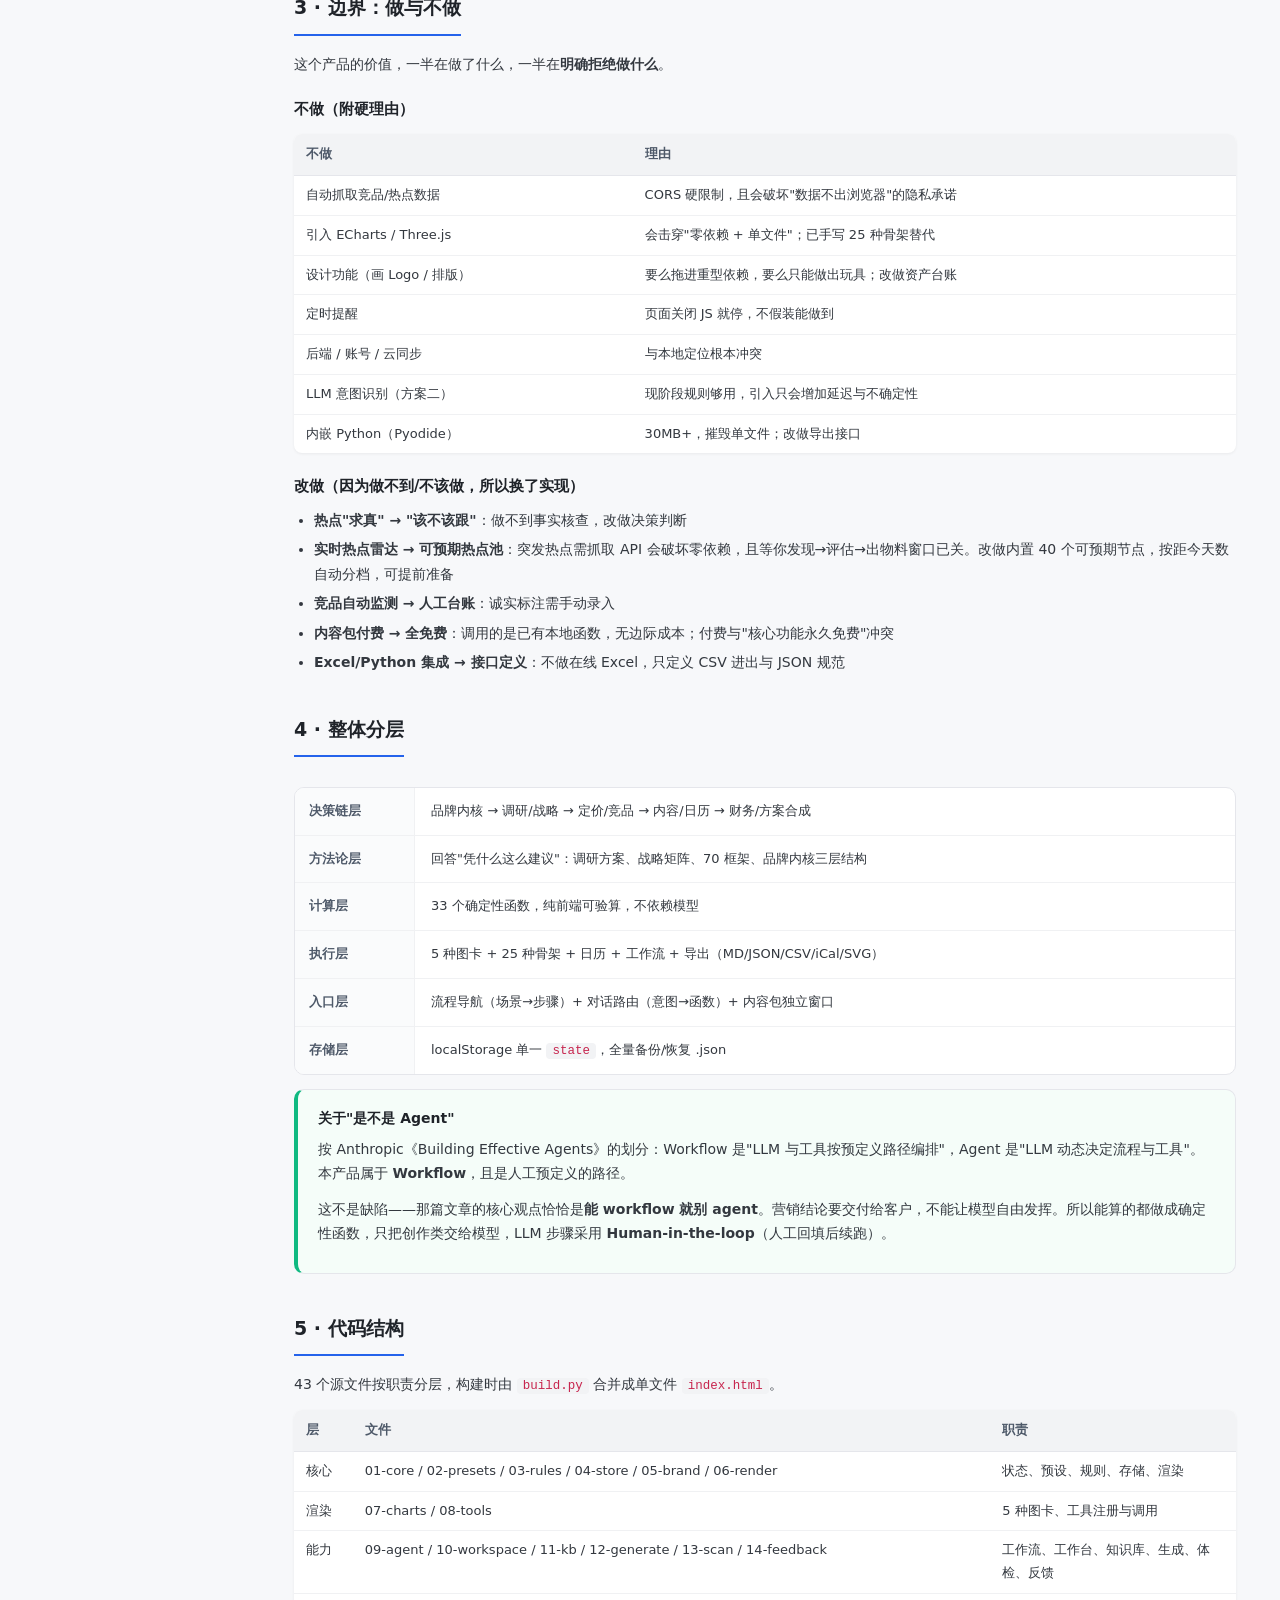
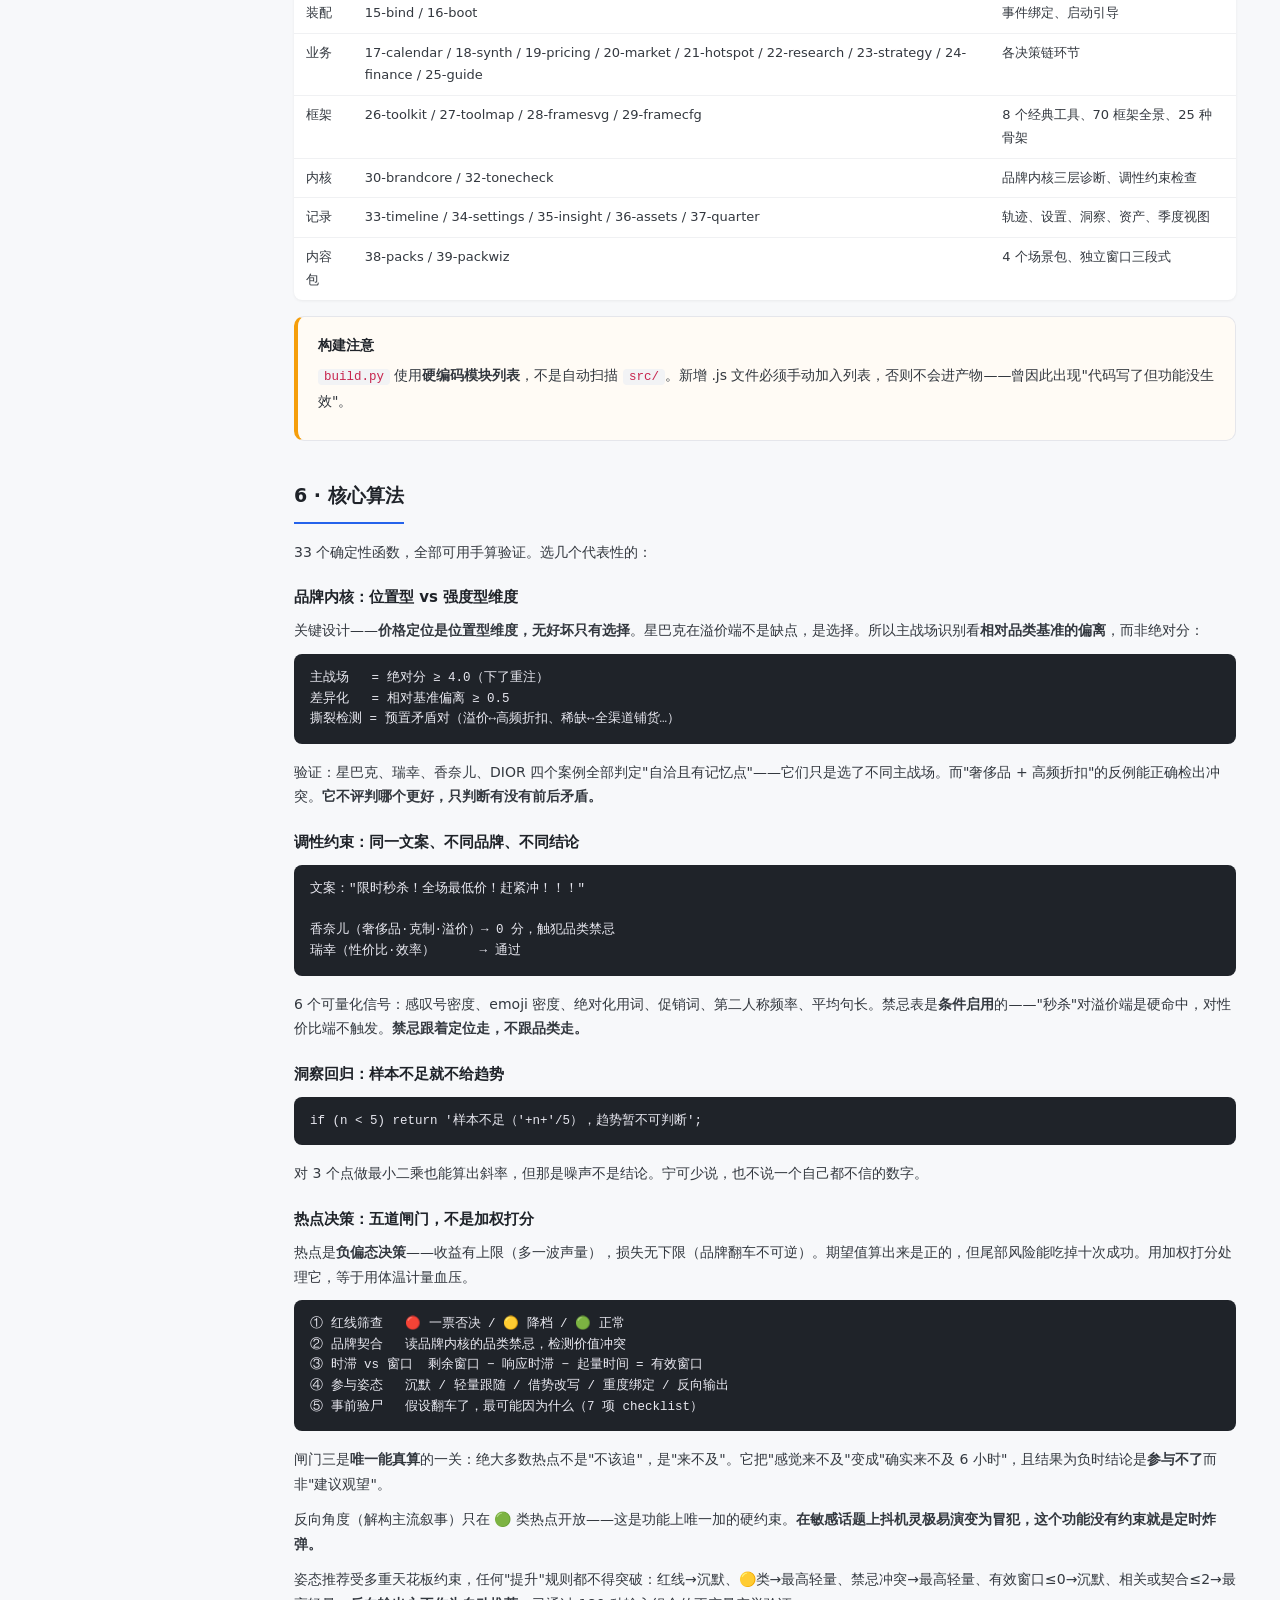
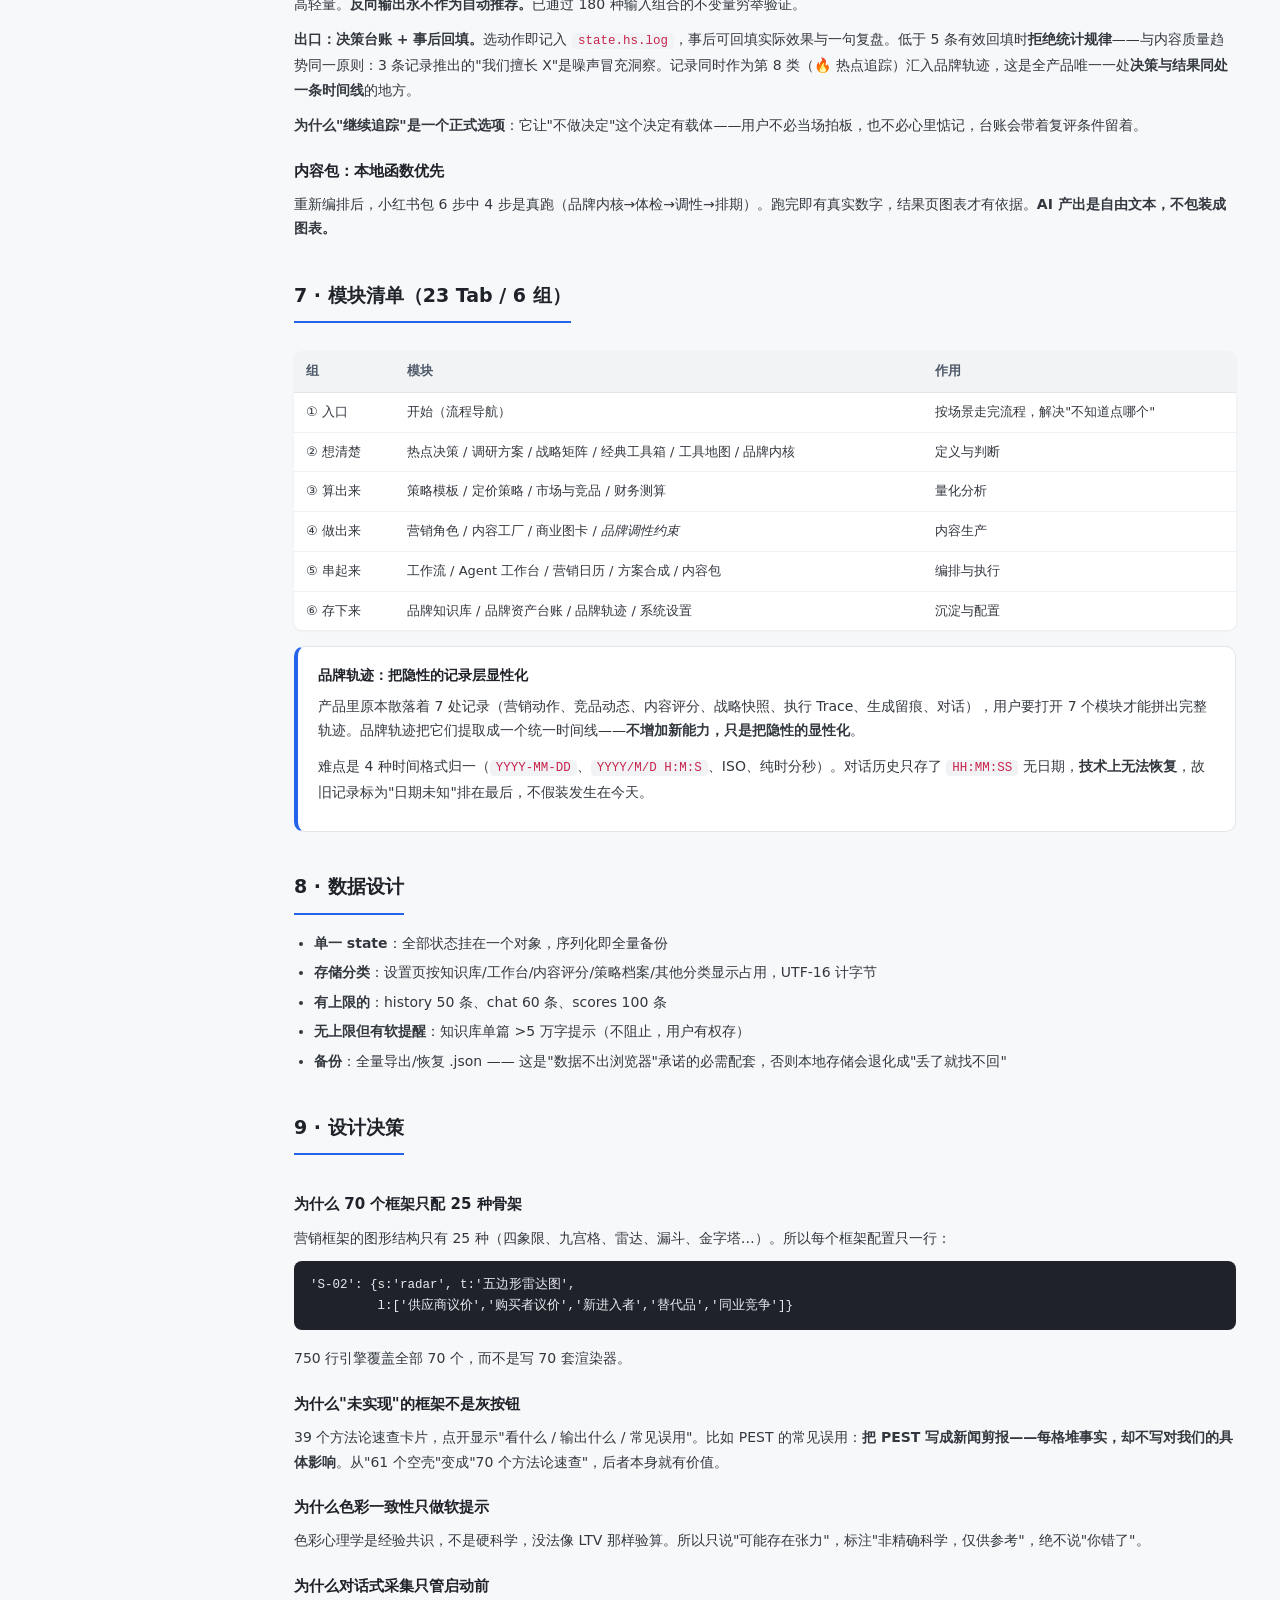
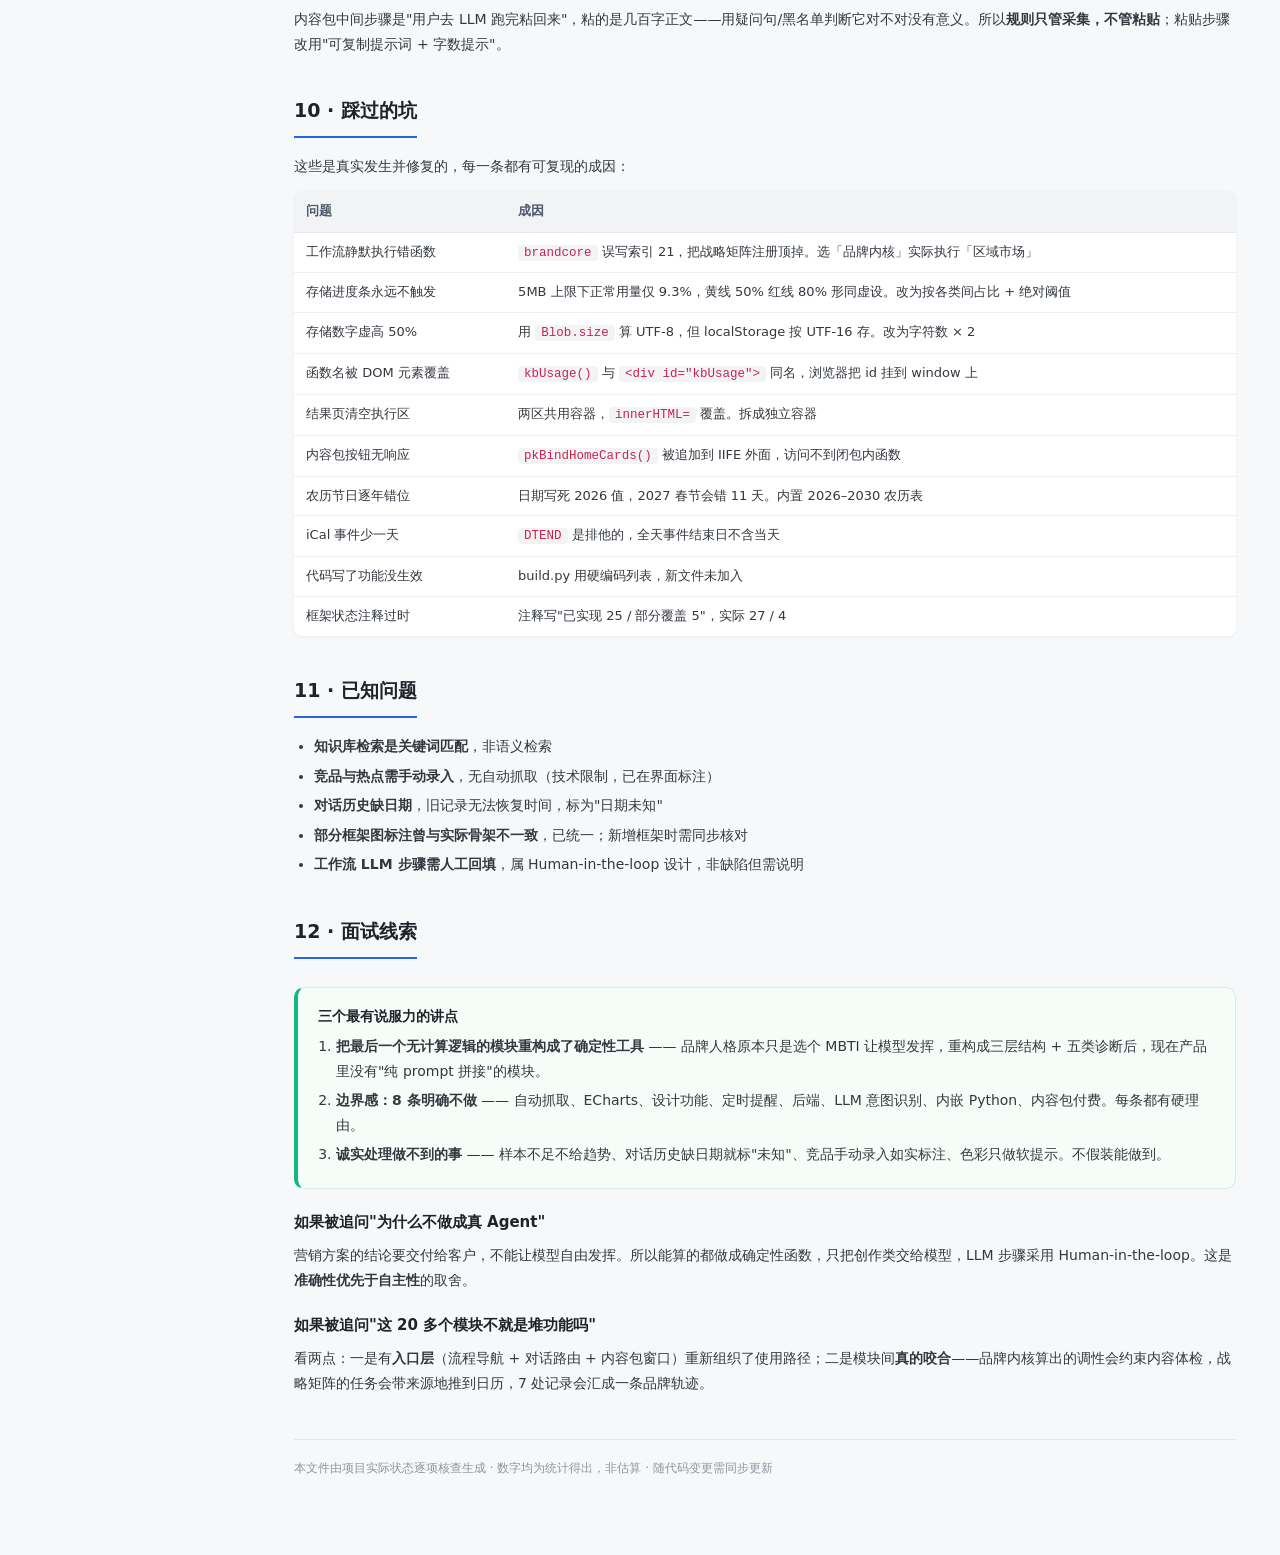
==== commit 644242b0: "feat: 决策推演第二批——决策树EV/信息价值VOI/学习曲线，同步四份文档" ====
--- a/design.html
+++ b/design.html
@@ -92,7 +92,7 @@
   <p>定义品牌 → 验证市场 → 制定策略 → 执行传播 → 回收结果，全程在浏览器本地运行。</p>
   <div class="tags">
     <span>零后端</span><span>零依赖</span><span>单文件 840KB</span>
-    <span>28 个确定性计算</span><span>70 个框架</span>
+    <span>33 个确定性计算</span><span>70 个框架</span>
   </div>
 </div>
 
@@ -138,8 +138,8 @@
 </table>
 <div class="box warn">
   <div class="t">口径说明</div>
-  <p>「24 个模块」= 23 个 Tab + 品牌调性约束（内嵌在内容工厂，非独立 Tab）。<br>
-  「28 个计算 / 17 个可编排」——<code>matchIntent</code>、<code>matchScene</code> 是路由不是计算，已排除在 28 之外；可编排的 17 个是注册进 <code>LOCAL_TOOLS</code> 的，其余 11 个是模块内直接调用（25 → 28 是因为新增了 A/B 标题评分、资产台账审计、轨迹洞察）。</p>
+  <p>「25 个模块」= 24 个 Tab + 品牌调性约束（内嵌在内容工厂，非独立 Tab）。<br>
+  「33 个计算 / 17 个可编排」——<code>matchIntent</code>、<code>matchScene</code> 是路由不是计算，已排除在外；33 = 26 个 <code>calc*</code> + 7 个非 calc 核心（<code>analyzeBrandCore</code> / <code>bcAnalyze</code> / <code>scoreContent</code> / <code>tcAnalyze</code> / <code>scoreTitles</code> / <code>auditAssetsCalc</code> / <code>analyzeTimelineCalc</code>）。可编排的 17 个是注册进 <code>LOCAL_TOOLS</code> 的，其余 16 个是模块内直接调用。</p>
 </div>
 </section>
 
@@ -172,7 +172,7 @@
 <div class="lay">
   <div class="row"><div class="lbl">决策链层</div><div class="val">品牌内核 → 调研/战略 → 定价/竞品 → 内容/日历 → 财务/方案合成</div></div>
   <div class="row"><div class="lbl">方法论层</div><div class="val">回答"凭什么这么建议"：调研方案、战略矩阵、70 框架、品牌内核三层结构</div></div>
-  <div class="row"><div class="lbl">计算层</div><div class="val">28 个确定性函数，纯前端可验算，不依赖模型</div></div>
+  <div class="row"><div class="lbl">计算层</div><div class="val">33 个确定性函数，纯前端可验算，不依赖模型</div></div>
   <div class="row"><div class="lbl">执行层</div><div class="val">5 种图卡 + 25 种骨架 + 日历 + 工作流 + 导出（MD/JSON/CSV/iCal/SVG）</div></div>
   <div class="row"><div class="lbl">入口层</div><div class="val">流程导航（场景→步骤）+ 对话路由（意图→函数）+ 内容包独立窗口</div></div>
   <div class="row"><div class="lbl">存储层</div><div class="val">localStorage 单一 <code>state</code>，全量备份/恢复 .json</div></div>
@@ -186,7 +186,7 @@
 
 <section id="s5">
 <h3 class="sec">5 · 代码结构</h3>
-<p>38 个源文件按职责分层，构建时由 <code>build.py</code> 合并成单文件 <code>index.html</code>。</p>
+<p>43 个源文件按职责分层，构建时由 <code>build.py</code> 合并成单文件 <code>index.html</code>。</p>
 <table>
 <tr><th>层</th><th>文件</th><th>职责</th></tr>
 <tr><td>核心</td><td>01-core / 02-presets / 03-rules / 04-store / 05-brand / 06-render</td><td>状态、预设、规则、存储、渲染</td></tr>
@@ -207,7 +207,7 @@
 
 <section id="s6">
 <h3 class="sec">6 · 核心算法</h3>
-<p>28 个确定性函数，全部可用手算验证。选几个代表性的：</p>
+<p>33 个确定性函数，全部可用手算验证。选几个代表性的：</p>
 <h4>品牌内核：位置型 vs 强度型维度</h4>
 <p>关键设计——<b>价格定位是位置型维度，无好坏只有选择</b>。星巴克在溢价端不是缺点，是选择。所以主战场识别看<b>相对品类基准的偏离</b>，而非绝对分：</p>
 <pre><code>主战场   = 绝对分 ≥ 4.0（下了重注）
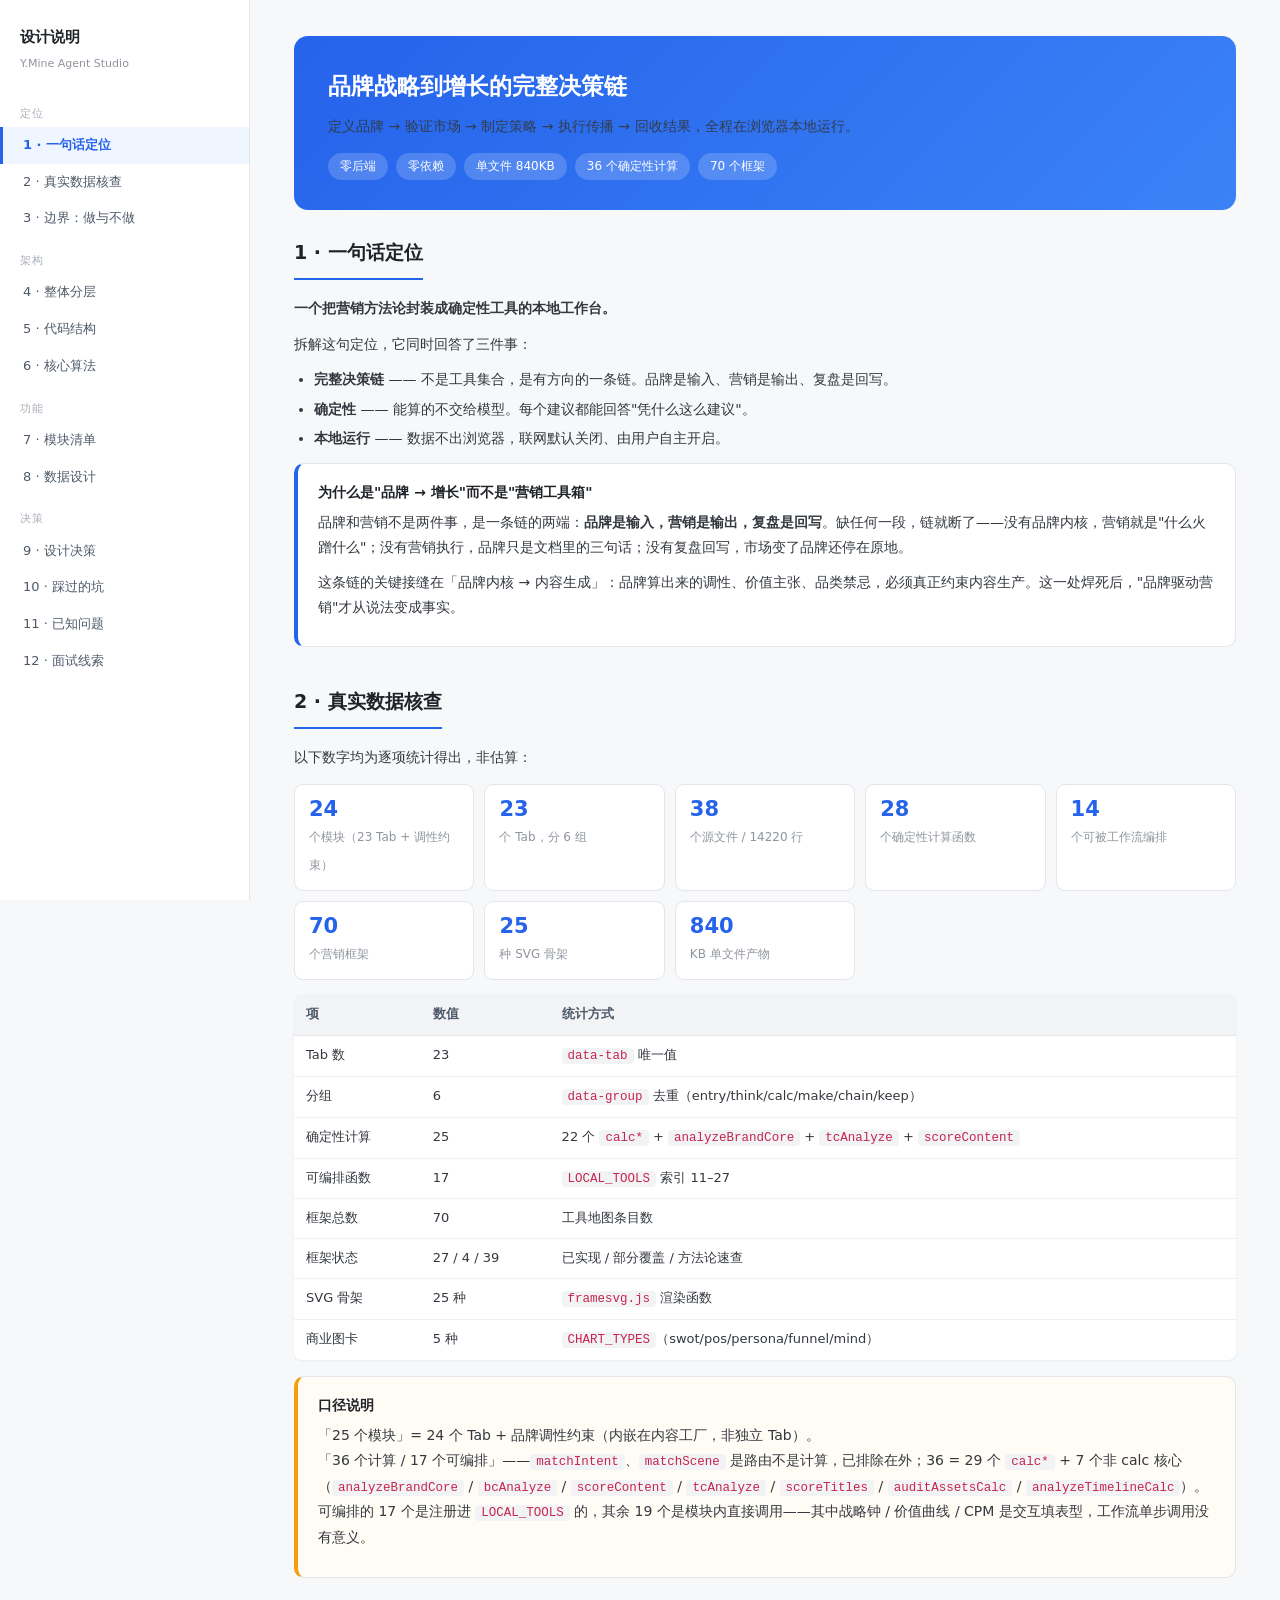
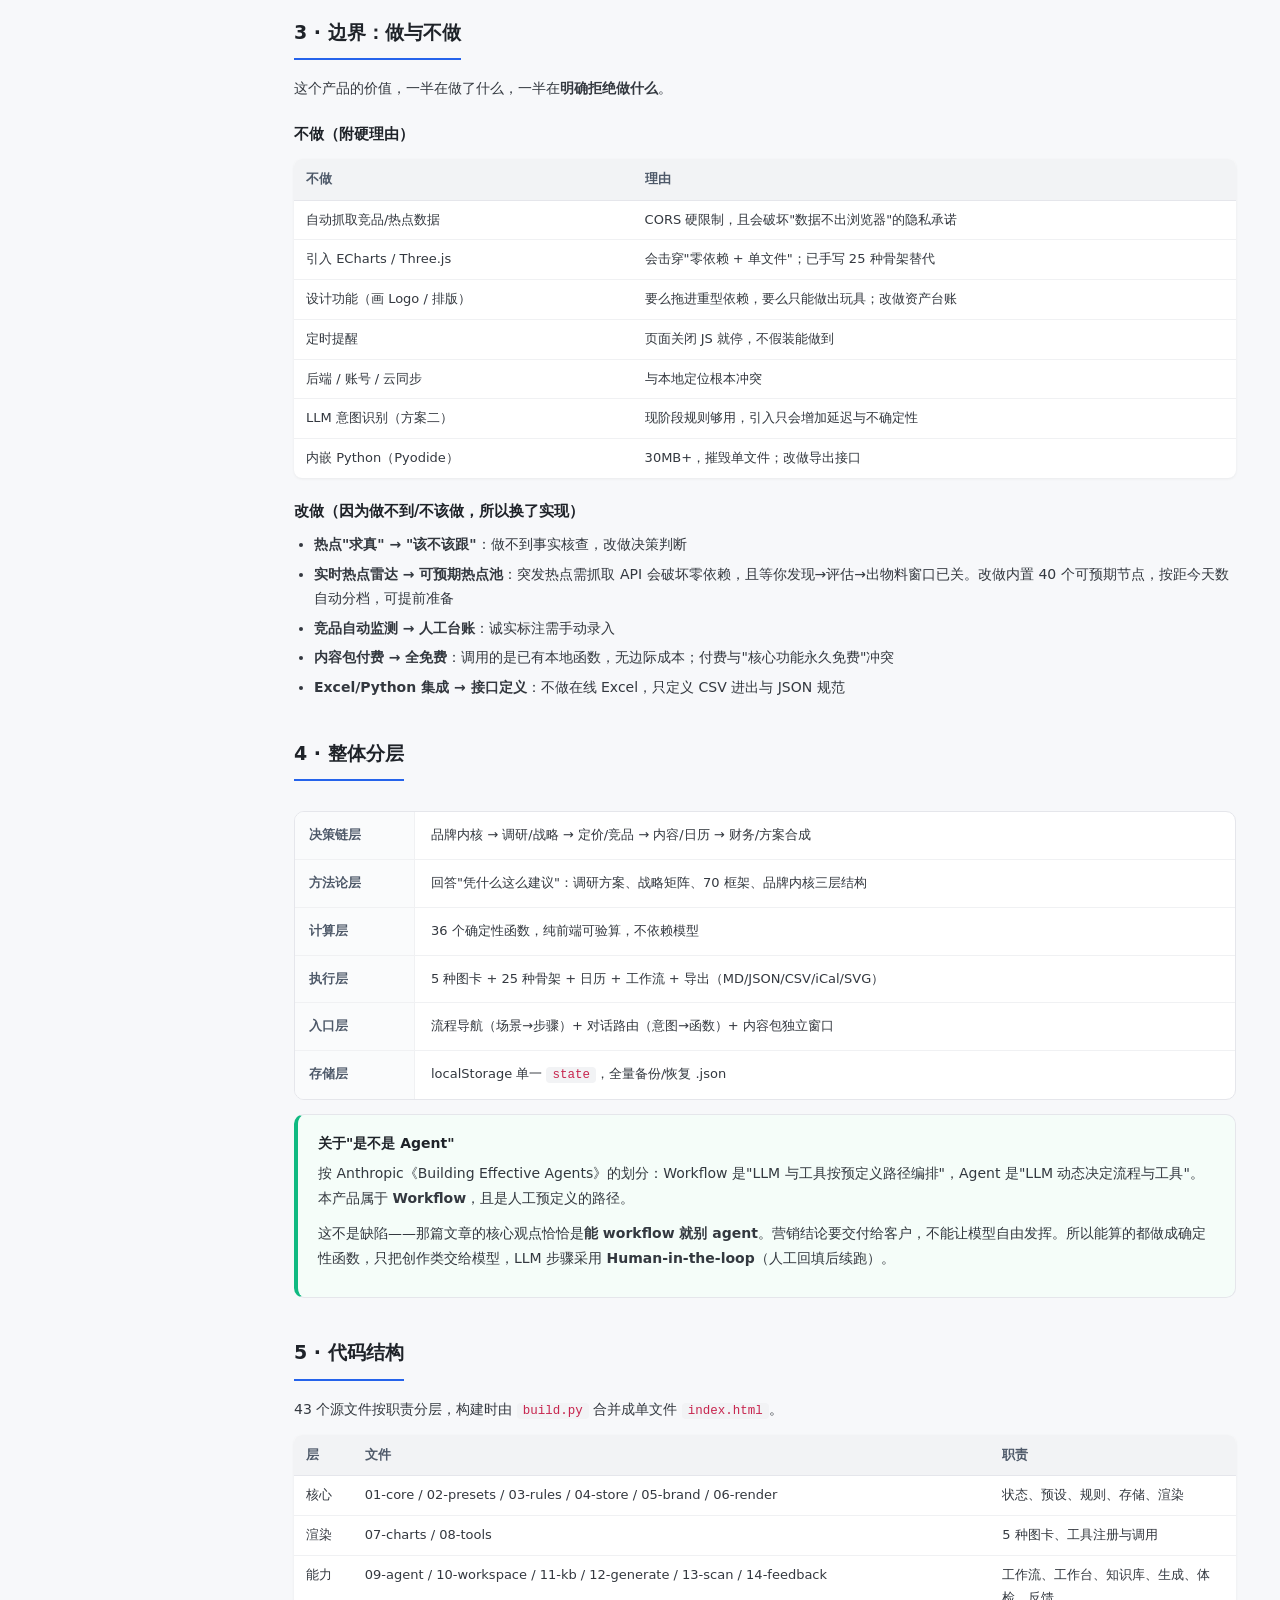
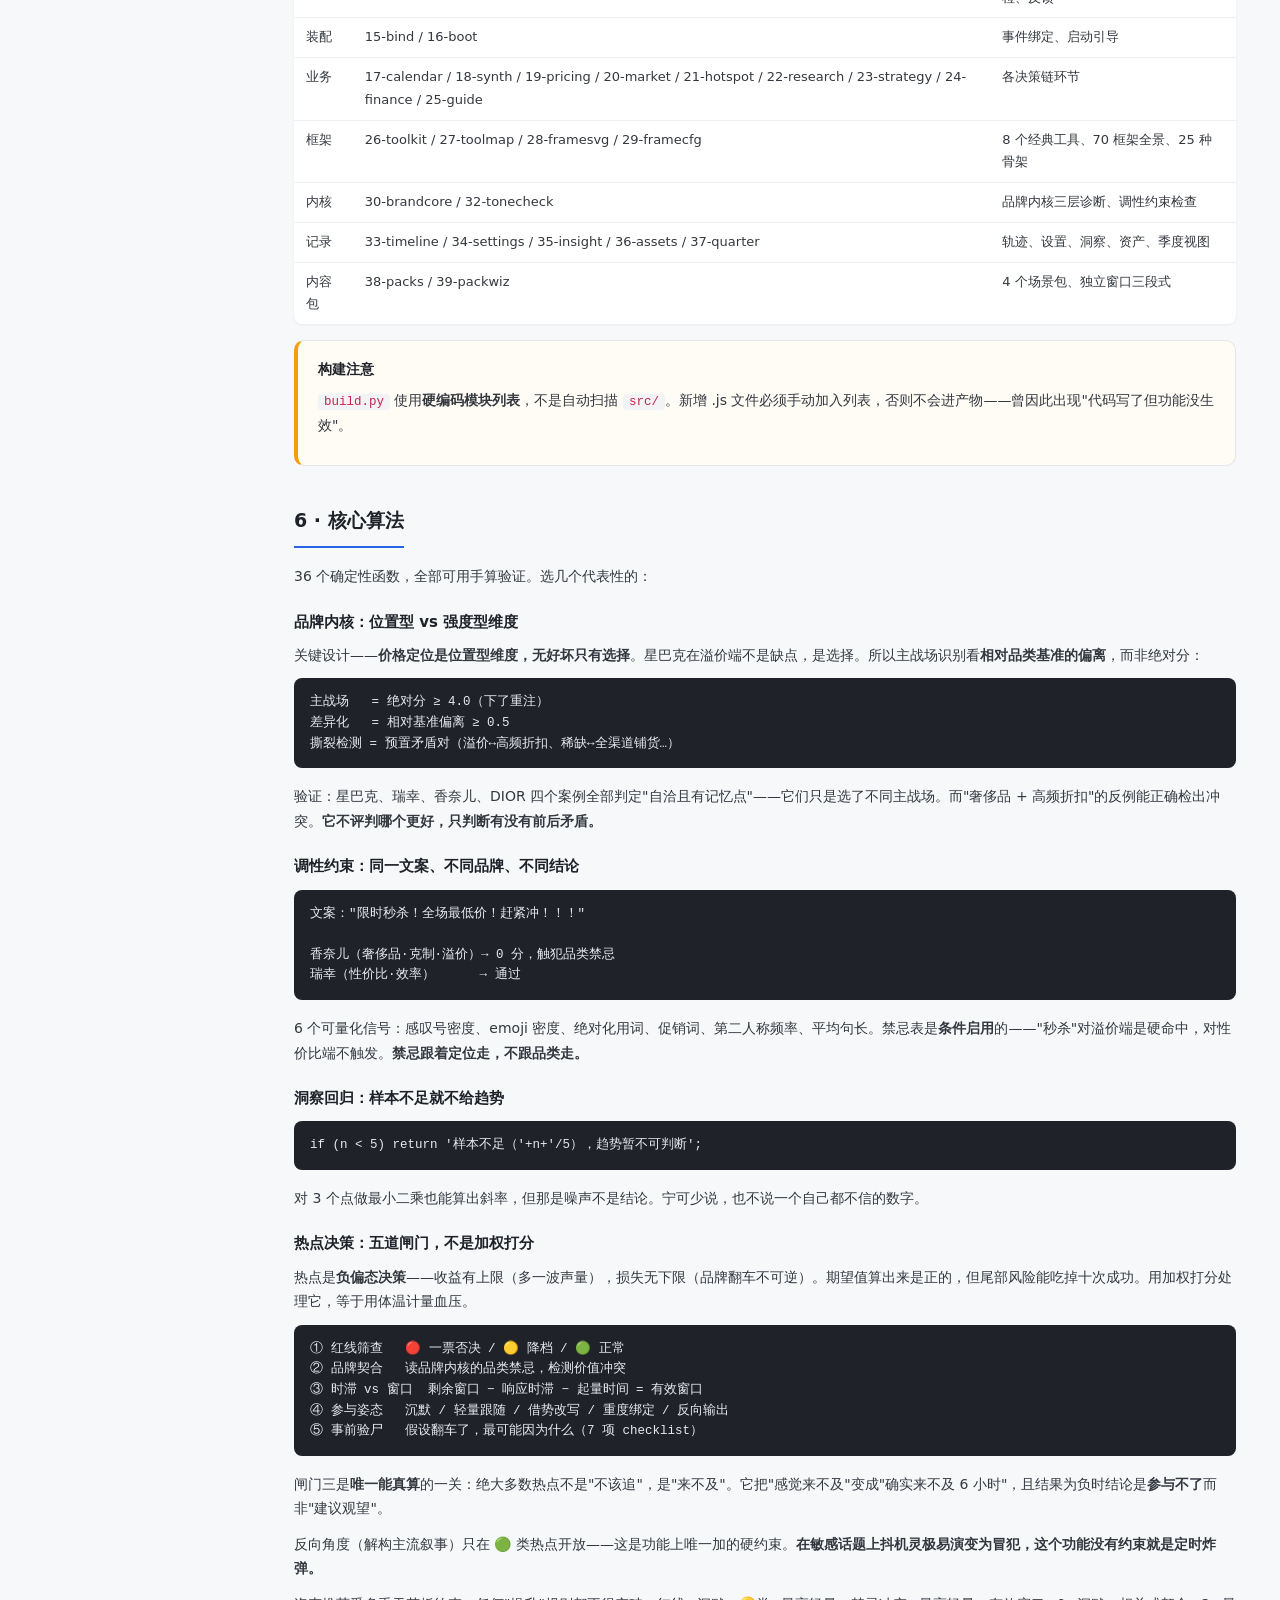
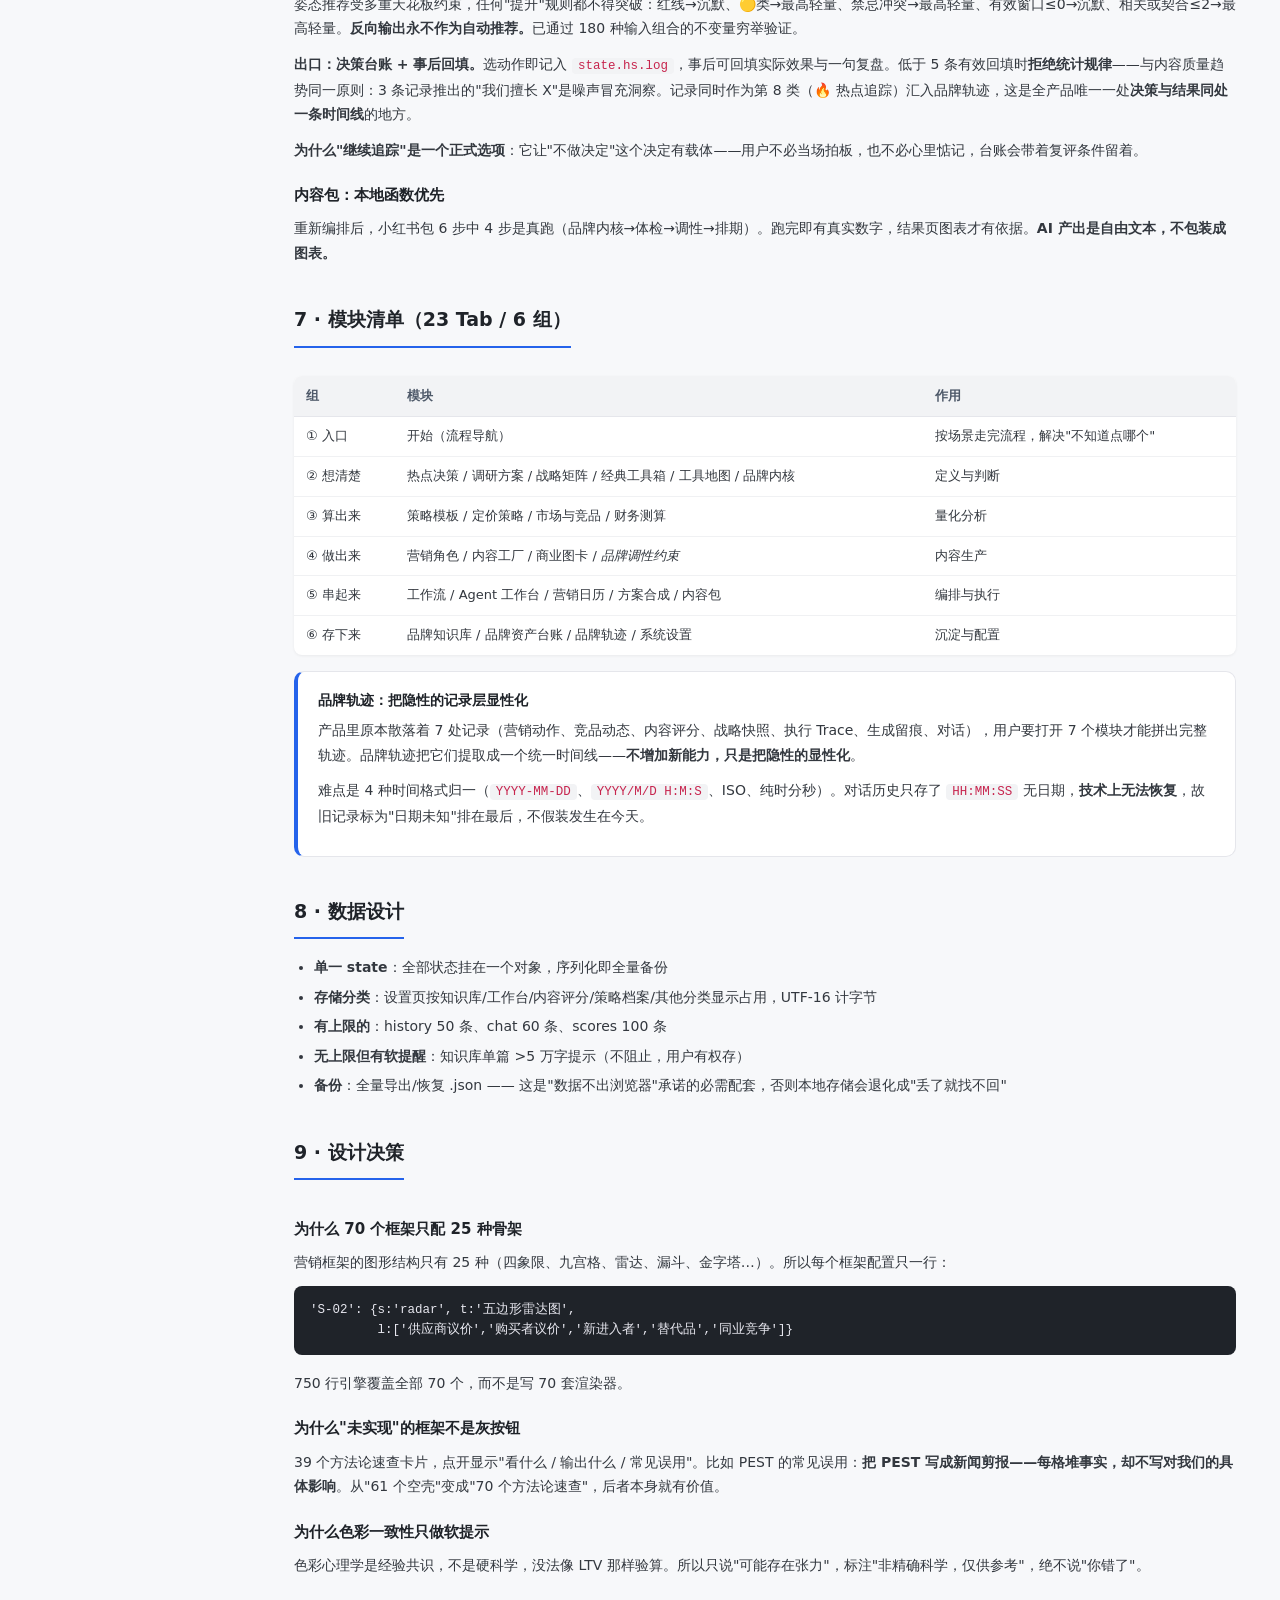
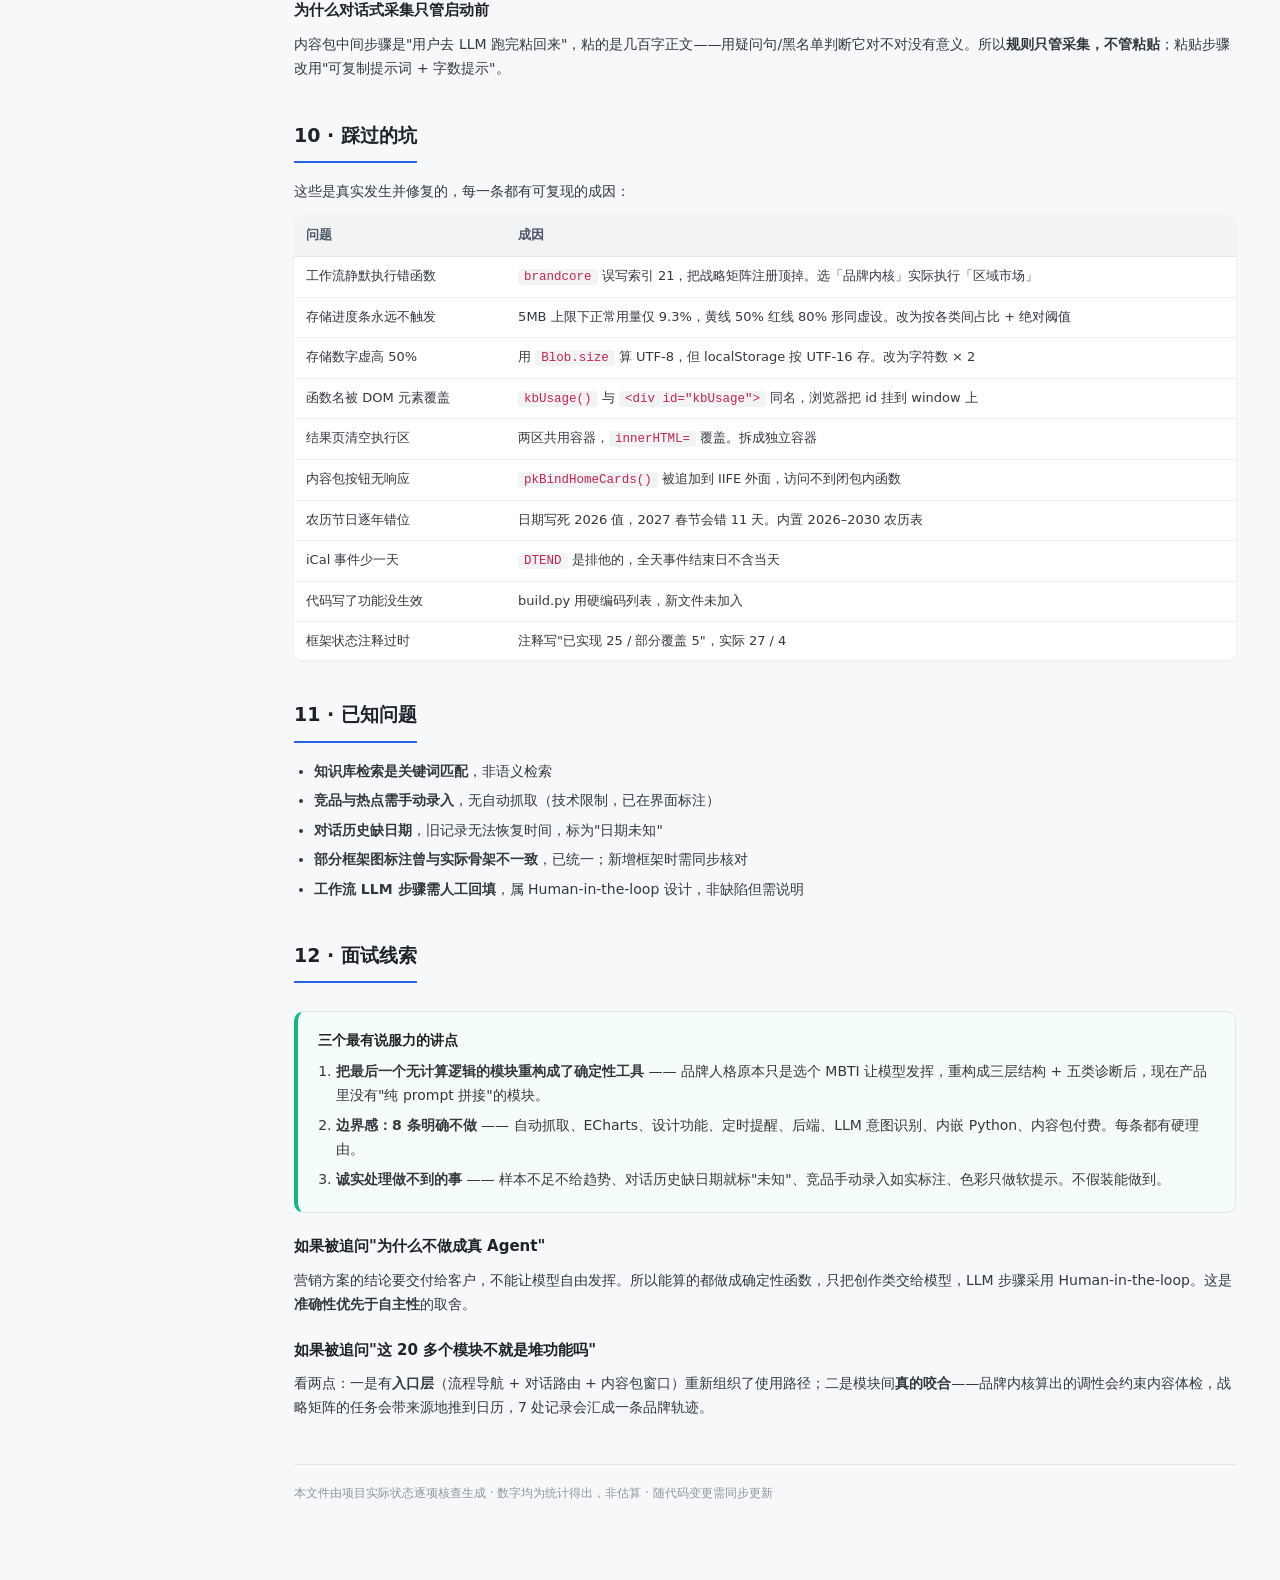
==== commit 2046761c: "feat: 决策推演第三批——战略钟/价值曲线/CPM，同步四份文档" ====
--- a/design.html
+++ b/design.html
@@ -92,7 +92,7 @@
   <p>定义品牌 → 验证市场 → 制定策略 → 执行传播 → 回收结果，全程在浏览器本地运行。</p>
   <div class="tags">
     <span>零后端</span><span>零依赖</span><span>单文件 840KB</span>
-    <span>33 个确定性计算</span><span>70 个框架</span>
+    <span>36 个确定性计算</span><span>70 个框架</span>
   </div>
 </div>
 
@@ -139,7 +139,7 @@
 <div class="box warn">
   <div class="t">口径说明</div>
   <p>「25 个模块」= 24 个 Tab + 品牌调性约束（内嵌在内容工厂，非独立 Tab）。<br>
-  「33 个计算 / 17 个可编排」——<code>matchIntent</code>、<code>matchScene</code> 是路由不是计算，已排除在外；33 = 26 个 <code>calc*</code> + 7 个非 calc 核心（<code>analyzeBrandCore</code> / <code>bcAnalyze</code> / <code>scoreContent</code> / <code>tcAnalyze</code> / <code>scoreTitles</code> / <code>auditAssetsCalc</code> / <code>analyzeTimelineCalc</code>）。可编排的 17 个是注册进 <code>LOCAL_TOOLS</code> 的，其余 16 个是模块内直接调用。</p>
+  「36 个计算 / 17 个可编排」——<code>matchIntent</code>、<code>matchScene</code> 是路由不是计算，已排除在外；36 = 29 个 <code>calc*</code> + 7 个非 calc 核心（<code>analyzeBrandCore</code> / <code>bcAnalyze</code> / <code>scoreContent</code> / <code>tcAnalyze</code> / <code>scoreTitles</code> / <code>auditAssetsCalc</code> / <code>analyzeTimelineCalc</code>）。可编排的 17 个是注册进 <code>LOCAL_TOOLS</code> 的，其余 19 个是模块内直接调用——其中战略钟 / 价值曲线 / CPM 是交互填表型，工作流单步调用没有意义。</p>
 </div>
 </section>
 
@@ -172,7 +172,7 @@
 <div class="lay">
   <div class="row"><div class="lbl">决策链层</div><div class="val">品牌内核 → 调研/战略 → 定价/竞品 → 内容/日历 → 财务/方案合成</div></div>
   <div class="row"><div class="lbl">方法论层</div><div class="val">回答"凭什么这么建议"：调研方案、战略矩阵、70 框架、品牌内核三层结构</div></div>
-  <div class="row"><div class="lbl">计算层</div><div class="val">33 个确定性函数，纯前端可验算，不依赖模型</div></div>
+  <div class="row"><div class="lbl">计算层</div><div class="val">36 个确定性函数，纯前端可验算，不依赖模型</div></div>
   <div class="row"><div class="lbl">执行层</div><div class="val">5 种图卡 + 25 种骨架 + 日历 + 工作流 + 导出（MD/JSON/CSV/iCal/SVG）</div></div>
   <div class="row"><div class="lbl">入口层</div><div class="val">流程导航（场景→步骤）+ 对话路由（意图→函数）+ 内容包独立窗口</div></div>
   <div class="row"><div class="lbl">存储层</div><div class="val">localStorage 单一 <code>state</code>，全量备份/恢复 .json</div></div>
@@ -207,7 +207,7 @@
 
 <section id="s6">
 <h3 class="sec">6 · 核心算法</h3>
-<p>33 个确定性函数，全部可用手算验证。选几个代表性的：</p>
+<p>36 个确定性函数，全部可用手算验证。选几个代表性的：</p>
 <h4>品牌内核：位置型 vs 强度型维度</h4>
 <p>关键设计——<b>价格定位是位置型维度，无好坏只有选择</b>。星巴克在溢价端不是缺点，是选择。所以主战场识别看<b>相对品类基准的偏离</b>，而非绝对分：</p>
 <pre><code>主战场   = 绝对分 ≥ 4.0（下了重注）
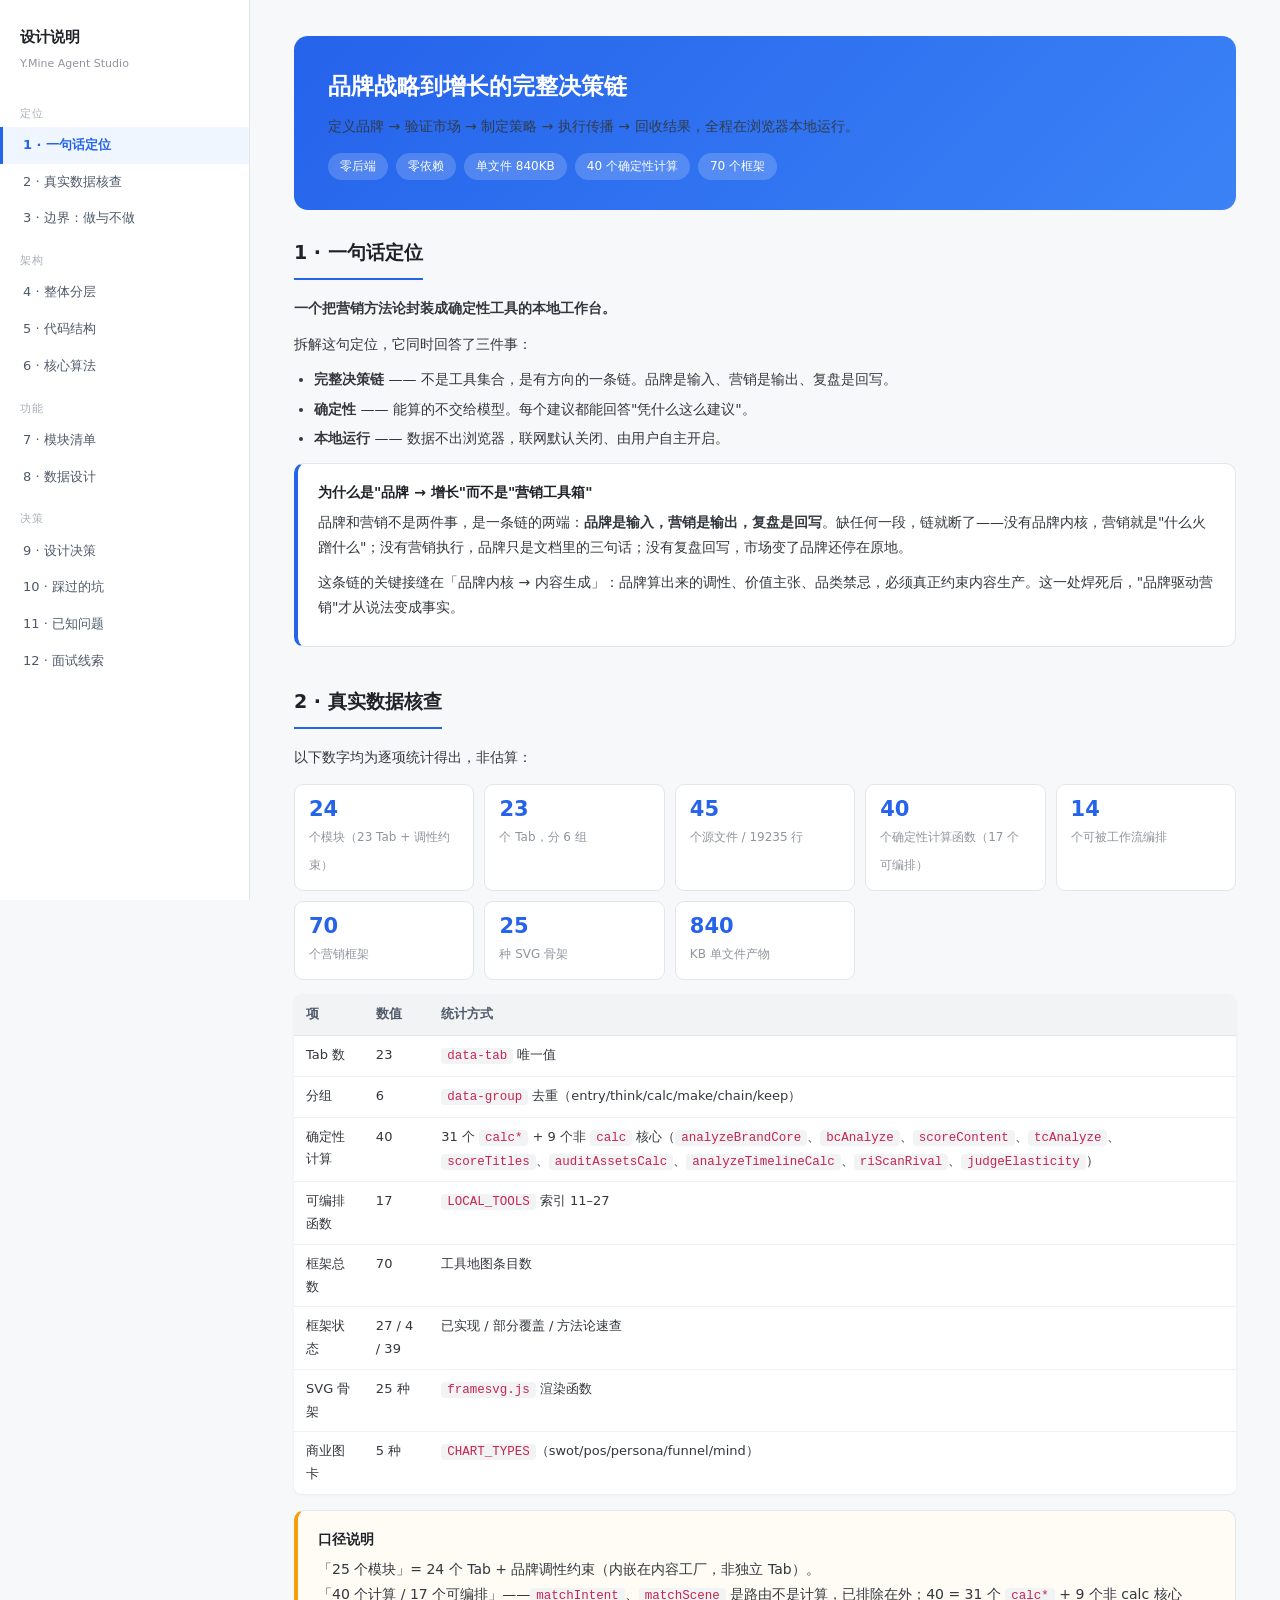
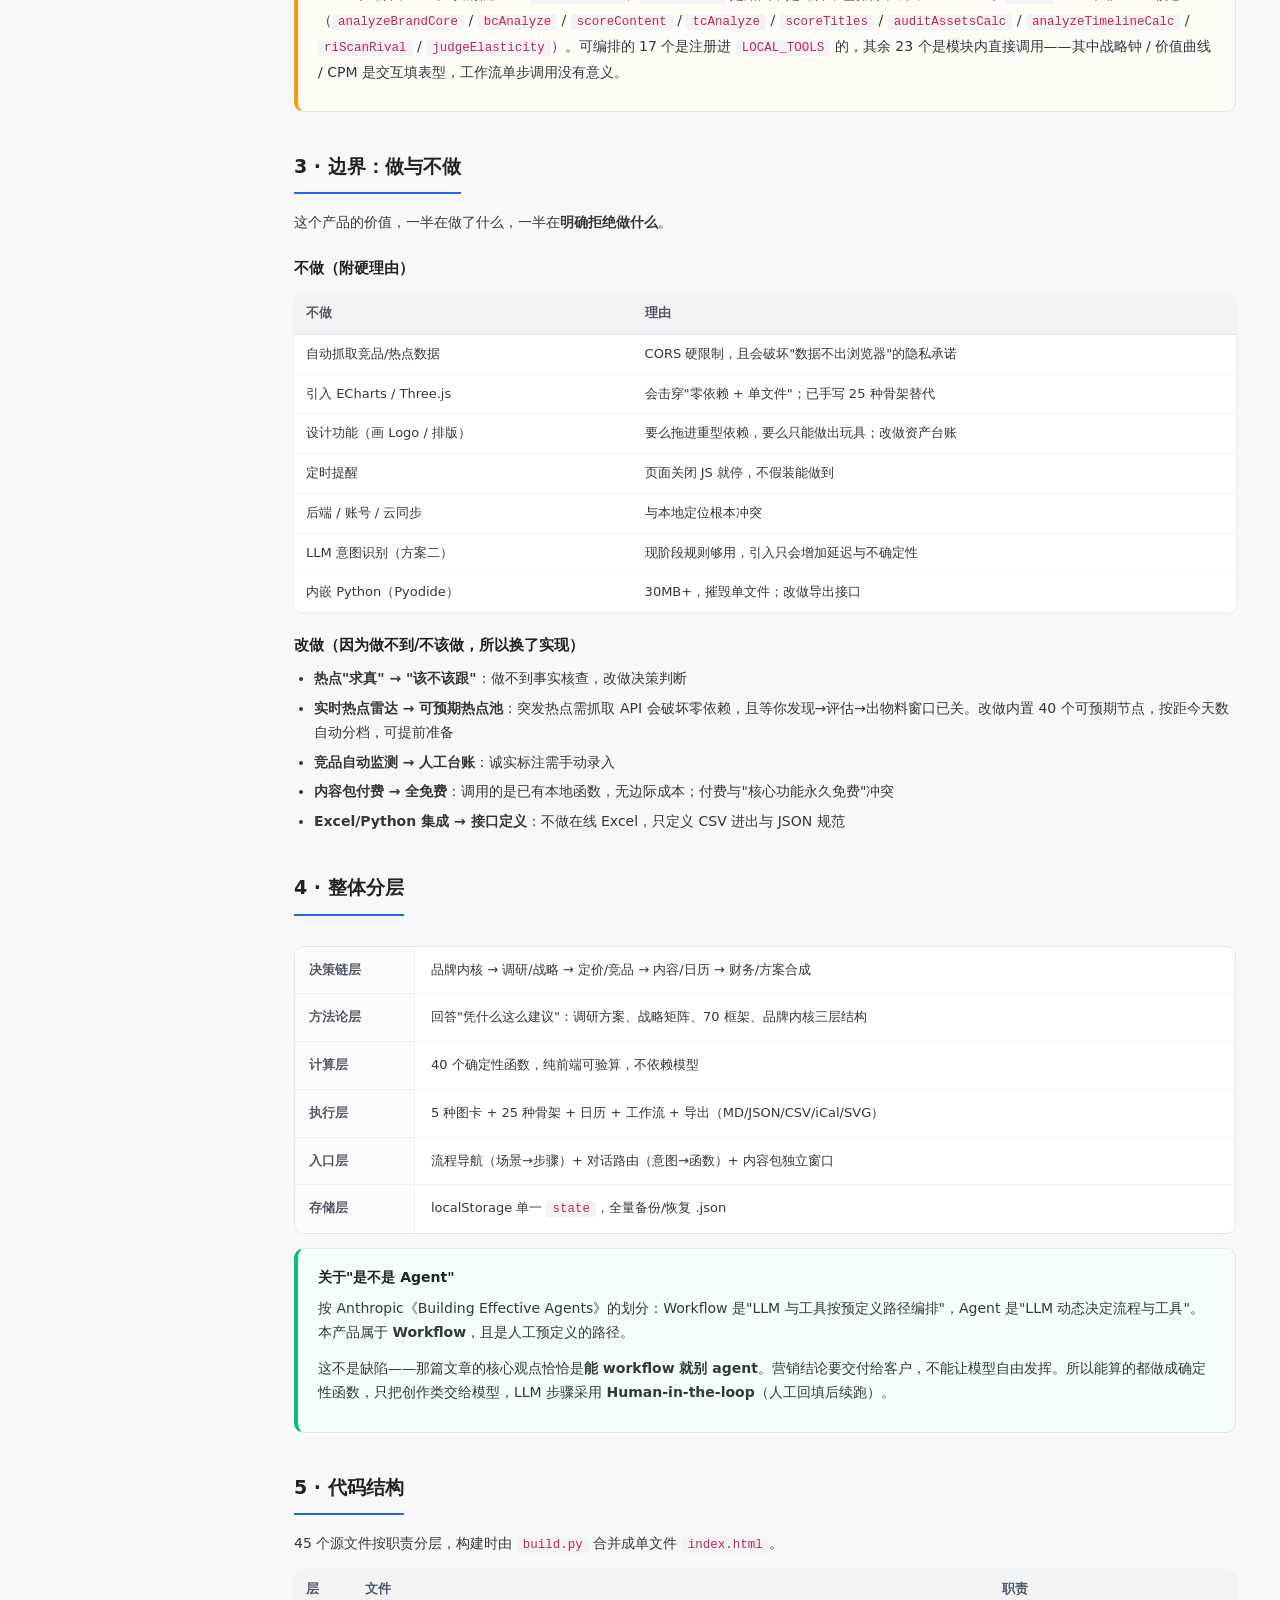
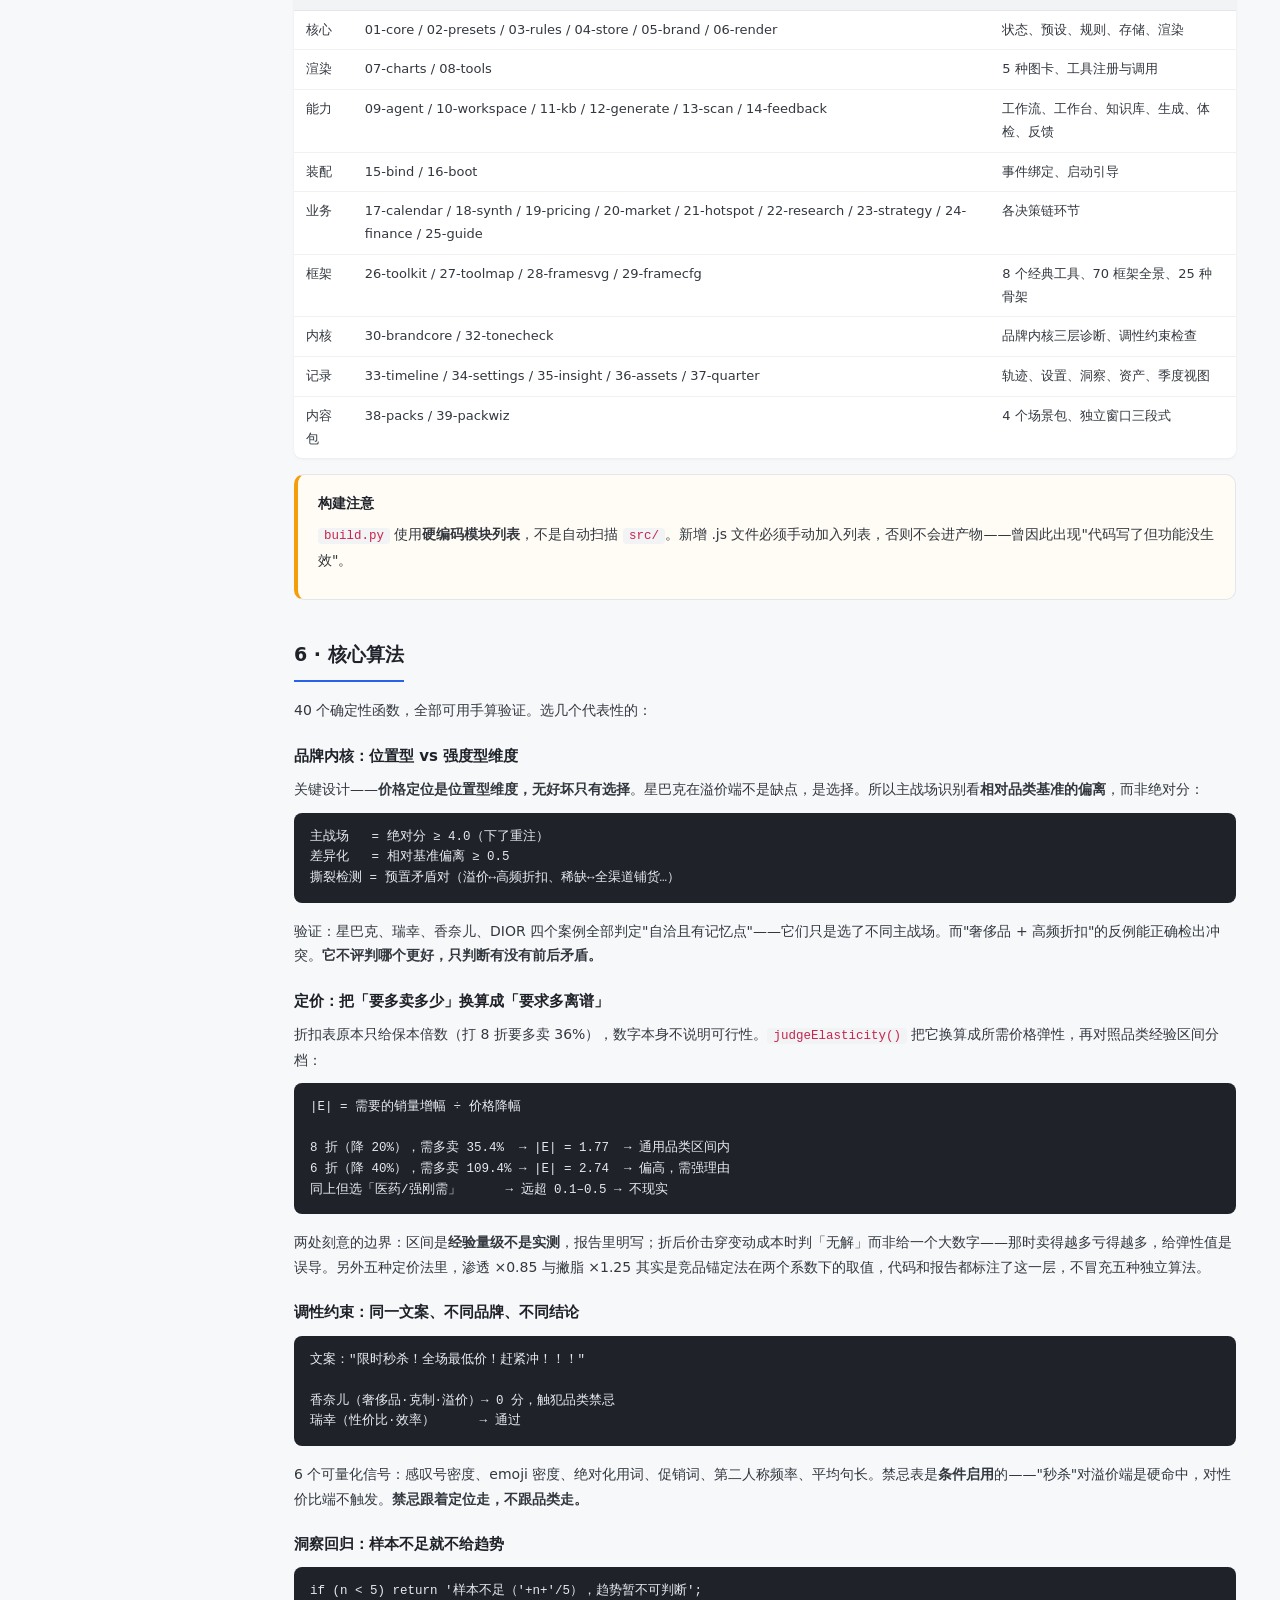
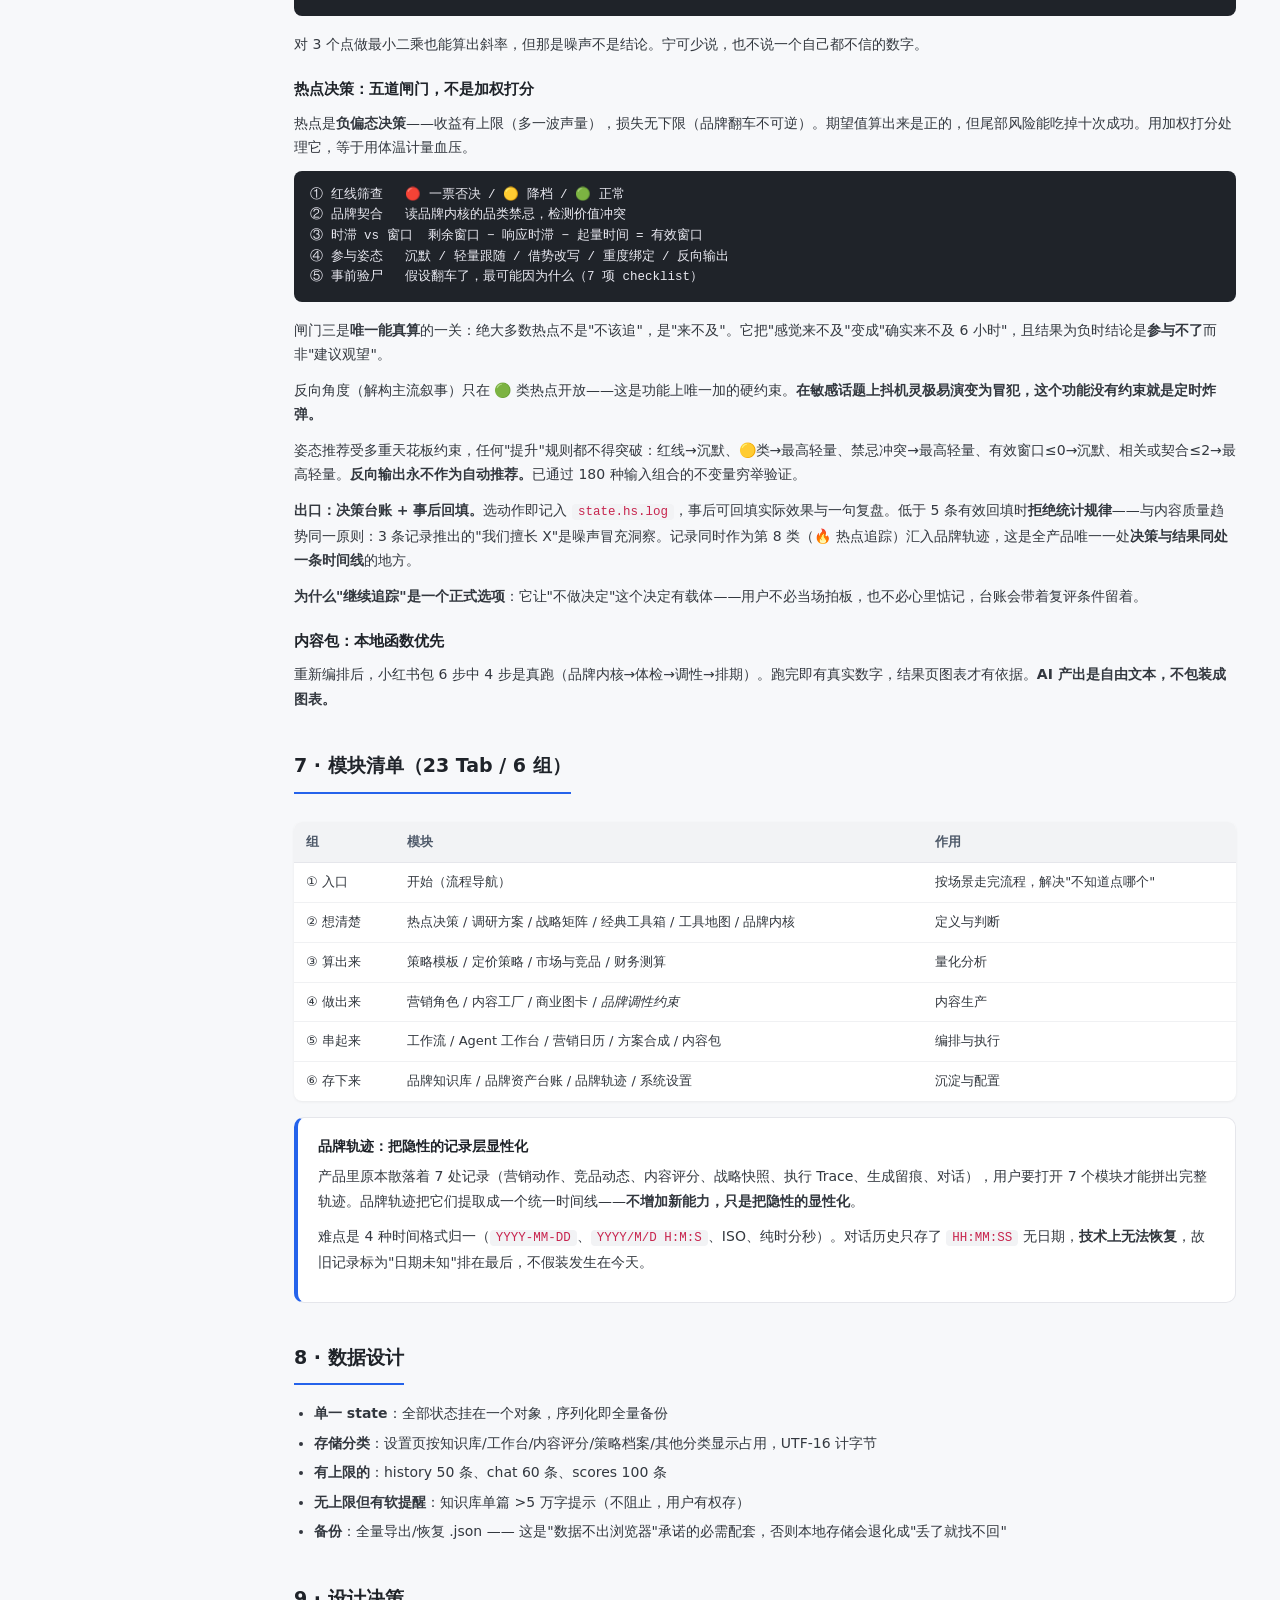
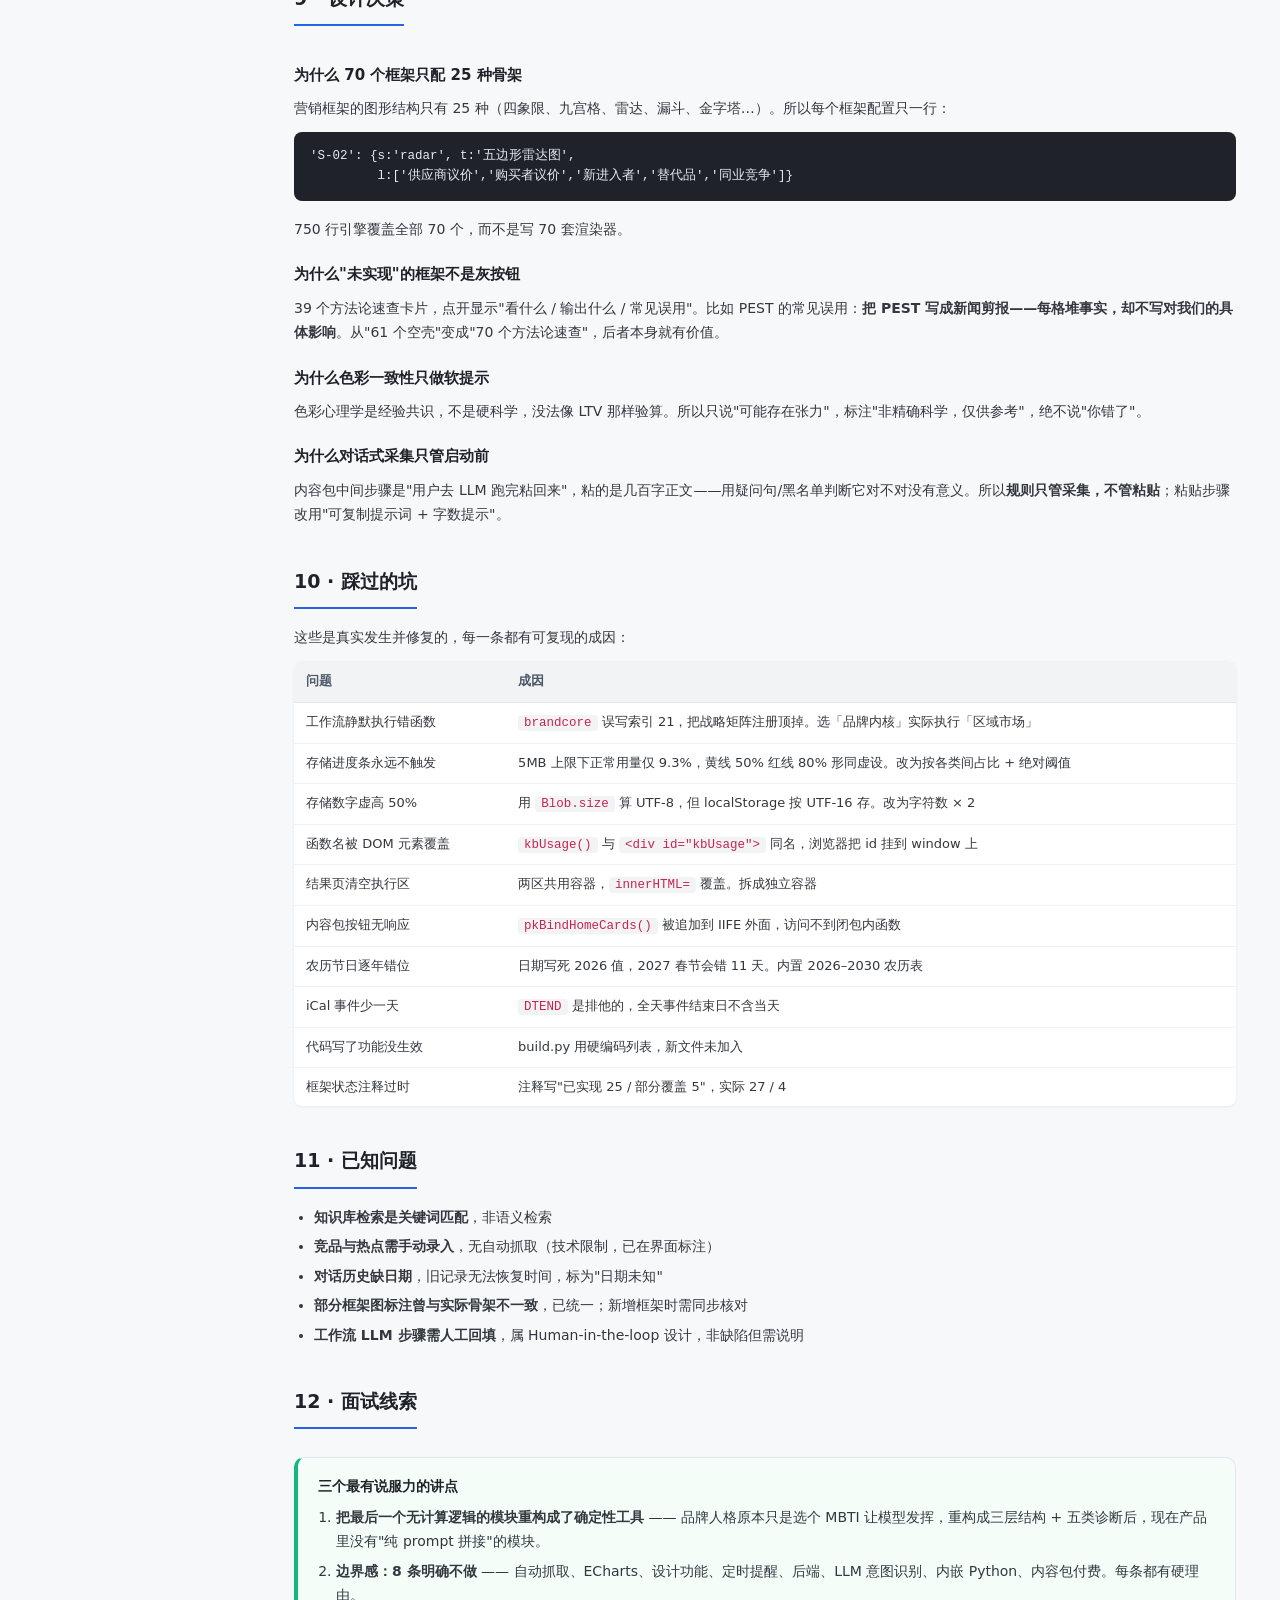
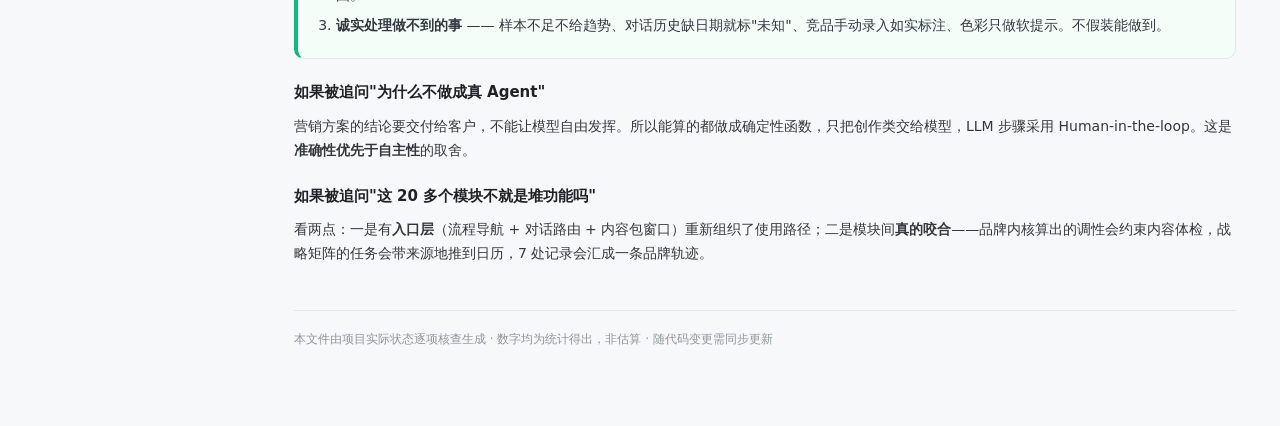
==== commit 70ab109c: "fix: 修复热点决策/热点池 6 个按钮失效(IIFE内函数未暴露给内联onclick)，修正轨迹7类→8类" ====
--- a/design.html
+++ b/design.html
@@ -92,7 +92,7 @@
   <p>定义品牌 → 验证市场 → 制定策略 → 执行传播 → 回收结果，全程在浏览器本地运行。</p>
   <div class="tags">
     <span>零后端</span><span>零依赖</span><span>单文件 840KB</span>
-    <span>36 个确定性计算</span><span>70 个框架</span>
+    <span>40 个确定性计算</span><span>70 个框架</span>
   </div>
 </div>
 
@@ -118,8 +118,8 @@
 <div class="kv">
   <div><b>24</b><span>个模块（23 Tab + 调性约束）</span></div>
   <div><b>23</b><span>个 Tab，分 6 组</span></div>
-  <div><b>38</b><span>个源文件 / 14220 行</span></div>
-  <div><b>28</b><span>个确定性计算函数</span></div>
+  <div><b>45</b><span>个源文件 / 19235 行</span></div>
+  <div><b>40</b><span>个确定性计算函数（17 个可编排）</span></div>
   <div><b>14</b><span>个可被工作流编排</span></div>
   <div><b>70</b><span>个营销框架</span></div>
   <div><b>25</b><span>种 SVG 骨架</span></div>
@@ -129,7 +129,7 @@
 <tr><th>项</th><th>数值</th><th>统计方式</th></tr>
 <tr><td>Tab 数</td><td>23</td><td><code>data-tab</code> 唯一值</td></tr>
 <tr><td>分组</td><td>6</td><td><code>data-group</code> 去重（entry/think/calc/make/chain/keep）</td></tr>
-<tr><td>确定性计算</td><td>25</td><td>22 个 <code>calc*</code> + <code>analyzeBrandCore</code> + <code>tcAnalyze</code> + <code>scoreContent</code></td></tr>
+<tr><td>确定性计算</td><td>40</td><td>31 个 <code>calc*</code> + 9 个非 <code>calc</code> 核心（<code>analyzeBrandCore</code>、<code>bcAnalyze</code>、<code>scoreContent</code>、<code>tcAnalyze</code>、<code>scoreTitles</code>、<code>auditAssetsCalc</code>、<code>analyzeTimelineCalc</code>、<code>riScanRival</code>、<code>judgeElasticity</code>）</td></tr>
 <tr><td>可编排函数</td><td>17</td><td><code>LOCAL_TOOLS</code> 索引 11–27</td></tr>
 <tr><td>框架总数</td><td>70</td><td>工具地图条目数</td></tr>
 <tr><td>框架状态</td><td>27 / 4 / 39</td><td>已实现 / 部分覆盖 / 方法论速查</td></tr>
@@ -139,7 +139,7 @@
 <div class="box warn">
   <div class="t">口径说明</div>
   <p>「25 个模块」= 24 个 Tab + 品牌调性约束（内嵌在内容工厂，非独立 Tab）。<br>
-  「36 个计算 / 17 个可编排」——<code>matchIntent</code>、<code>matchScene</code> 是路由不是计算，已排除在外；36 = 29 个 <code>calc*</code> + 7 个非 calc 核心（<code>analyzeBrandCore</code> / <code>bcAnalyze</code> / <code>scoreContent</code> / <code>tcAnalyze</code> / <code>scoreTitles</code> / <code>auditAssetsCalc</code> / <code>analyzeTimelineCalc</code>）。可编排的 17 个是注册进 <code>LOCAL_TOOLS</code> 的，其余 19 个是模块内直接调用——其中战略钟 / 价值曲线 / CPM 是交互填表型，工作流单步调用没有意义。</p>
+  「40 个计算 / 17 个可编排」——<code>matchIntent</code>、<code>matchScene</code> 是路由不是计算，已排除在外；40 = 31 个 <code>calc*</code> + 9 个非 calc 核心（<code>analyzeBrandCore</code> / <code>bcAnalyze</code> / <code>scoreContent</code> / <code>tcAnalyze</code> / <code>scoreTitles</code> / <code>auditAssetsCalc</code> / <code>analyzeTimelineCalc</code> / <code>riScanRival</code> / <code>judgeElasticity</code>）。可编排的 17 个是注册进 <code>LOCAL_TOOLS</code> 的，其余 23 个是模块内直接调用——其中战略钟 / 价值曲线 / CPM 是交互填表型，工作流单步调用没有意义。</p>
 </div>
 </section>
 
@@ -172,7 +172,7 @@
 <div class="lay">
   <div class="row"><div class="lbl">决策链层</div><div class="val">品牌内核 → 调研/战略 → 定价/竞品 → 内容/日历 → 财务/方案合成</div></div>
   <div class="row"><div class="lbl">方法论层</div><div class="val">回答"凭什么这么建议"：调研方案、战略矩阵、70 框架、品牌内核三层结构</div></div>
-  <div class="row"><div class="lbl">计算层</div><div class="val">36 个确定性函数，纯前端可验算，不依赖模型</div></div>
+  <div class="row"><div class="lbl">计算层</div><div class="val">40 个确定性函数，纯前端可验算，不依赖模型</div></div>
   <div class="row"><div class="lbl">执行层</div><div class="val">5 种图卡 + 25 种骨架 + 日历 + 工作流 + 导出（MD/JSON/CSV/iCal/SVG）</div></div>
   <div class="row"><div class="lbl">入口层</div><div class="val">流程导航（场景→步骤）+ 对话路由（意图→函数）+ 内容包独立窗口</div></div>
   <div class="row"><div class="lbl">存储层</div><div class="val">localStorage 单一 <code>state</code>，全量备份/恢复 .json</div></div>
@@ -186,7 +186,7 @@
 
 <section id="s5">
 <h3 class="sec">5 · 代码结构</h3>
-<p>43 个源文件按职责分层，构建时由 <code>build.py</code> 合并成单文件 <code>index.html</code>。</p>
+<p>45 个源文件按职责分层，构建时由 <code>build.py</code> 合并成单文件 <code>index.html</code>。</p>
 <table>
 <tr><th>层</th><th>文件</th><th>职责</th></tr>
 <tr><td>核心</td><td>01-core / 02-presets / 03-rules / 04-store / 05-brand / 06-render</td><td>状态、预设、规则、存储、渲染</td></tr>
@@ -207,13 +207,21 @@
 
 <section id="s6">
 <h3 class="sec">6 · 核心算法</h3>
-<p>36 个确定性函数，全部可用手算验证。选几个代表性的：</p>
+<p>40 个确定性函数，全部可用手算验证。选几个代表性的：</p>
 <h4>品牌内核：位置型 vs 强度型维度</h4>
 <p>关键设计——<b>价格定位是位置型维度，无好坏只有选择</b>。星巴克在溢价端不是缺点，是选择。所以主战场识别看<b>相对品类基准的偏离</b>，而非绝对分：</p>
 <pre><code>主战场   = 绝对分 ≥ 4.0（下了重注）
 差异化   = 相对基准偏离 ≥ 0.5
 撕裂检测 = 预置矛盾对（溢价↔高频折扣、稀缺↔全渠道铺货…）</code></pre>
 <p>验证：星巴克、瑞幸、香奈儿、DIOR 四个案例全部判定"自洽且有记忆点"——它们只是选了不同主战场。而"奢侈品 + 高频折扣"的反例能正确检出冲突。<b>它不评判哪个更好，只判断有没有前后矛盾。</b></p>
+<h4>定价：把「要多卖多少」换算成「要求多离谱」</h4>
+<p>折扣表原本只给保本倍数（打 8 折要多卖 36%），数字本身不说明可行性。<code>judgeElasticity()</code> 把它换算成所需价格弹性，再对照品类经验区间分档：</p>
+<pre><code>|E| = 需要的销量增幅 ÷ 价格降幅
+
+8 折（降 20%），需多卖 35.4%  → |E| = 1.77  → 通用品类区间内
+6 折（降 40%），需多卖 109.4% → |E| = 2.74  → 偏高，需强理由
+同上但选「医药/强刚需」      → 远超 0.1–0.5 → 不现实</code></pre>
+<p>两处刻意的边界：区间是<b>经验量级不是实测</b>，报告里明写；折后价击穿变动成本时判「无解」而非给一个大数字——那时卖得越多亏得越多，给弹性值是误导。另外五种定价法里，渗透 ×0.85 与撇脂 ×1.25 其实是竞品锚定法在两个系数下的取值，代码和报告都标注了这一层，不冒充五种独立算法。</p>
 <h4>调性约束：同一文案、不同品牌、不同结论</h4>
 <pre><code>文案："限时秒杀！全场最低价！赶紧冲！！！"
 
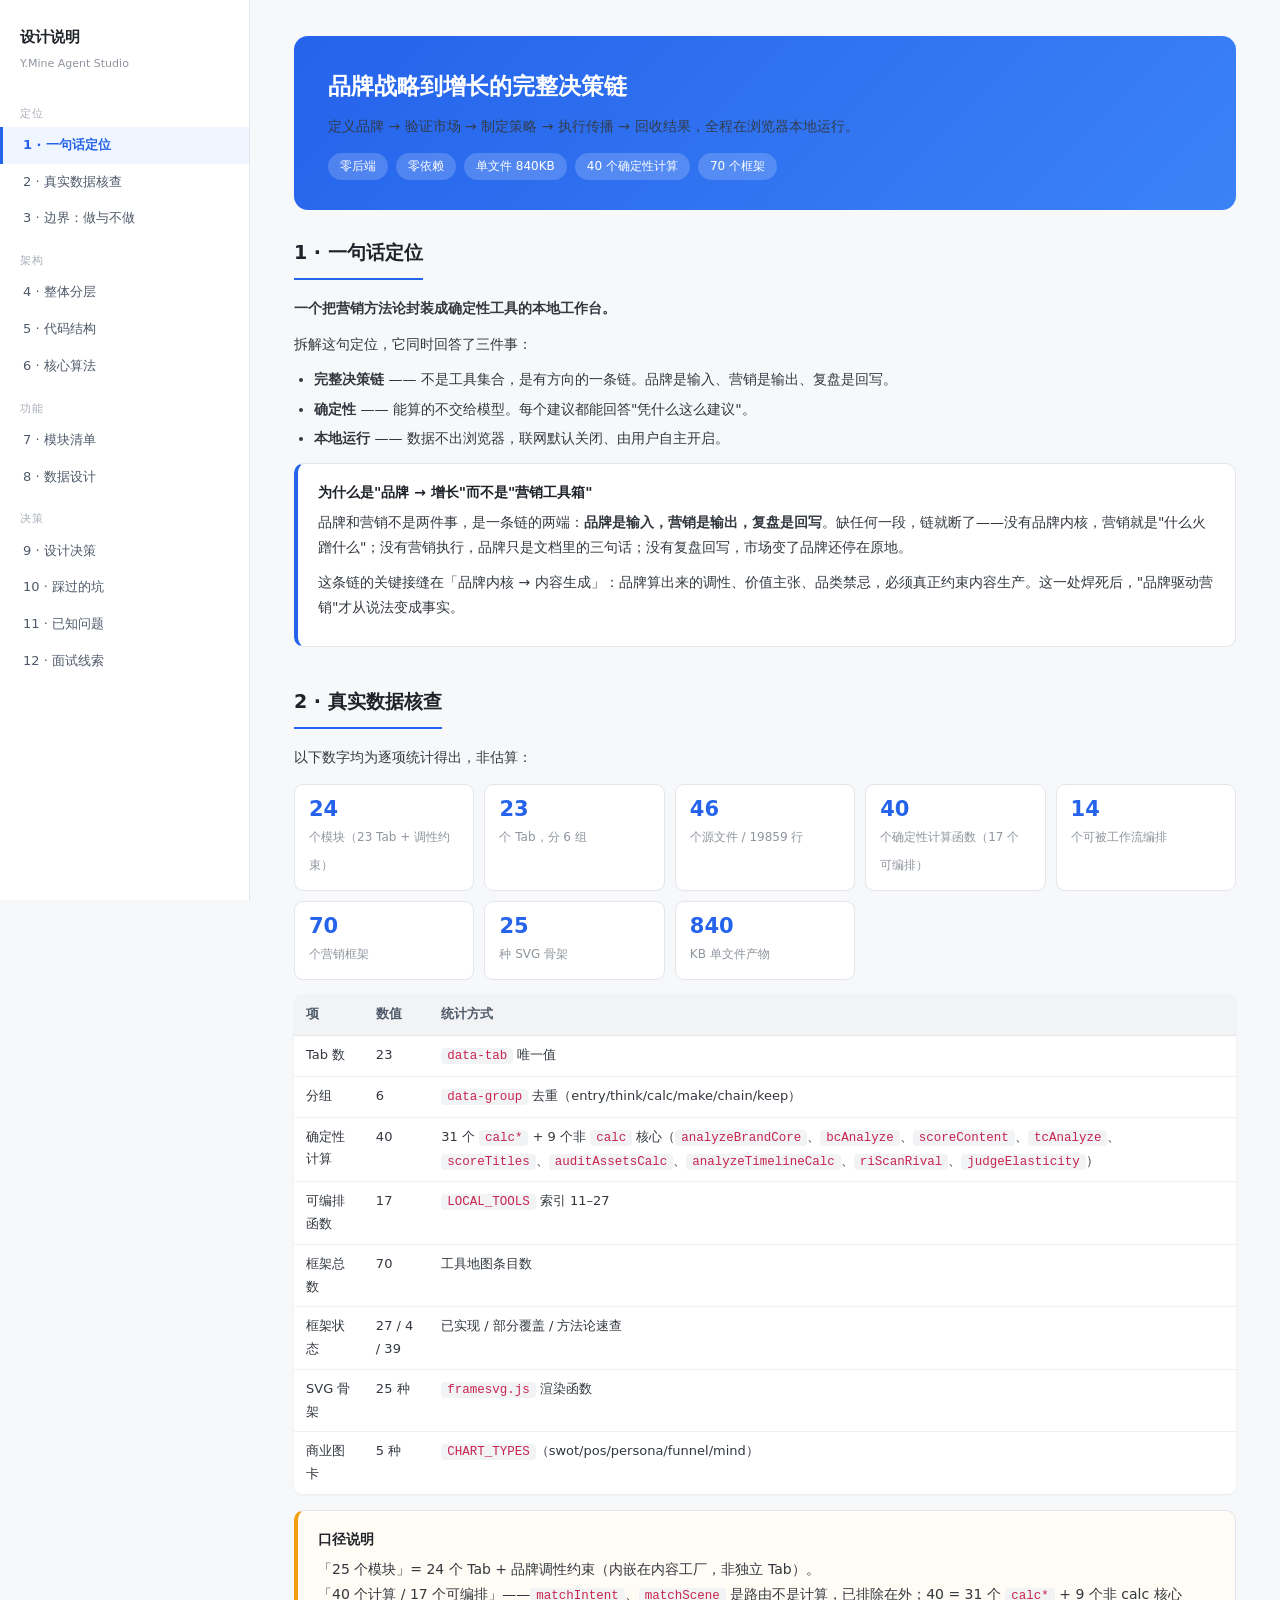
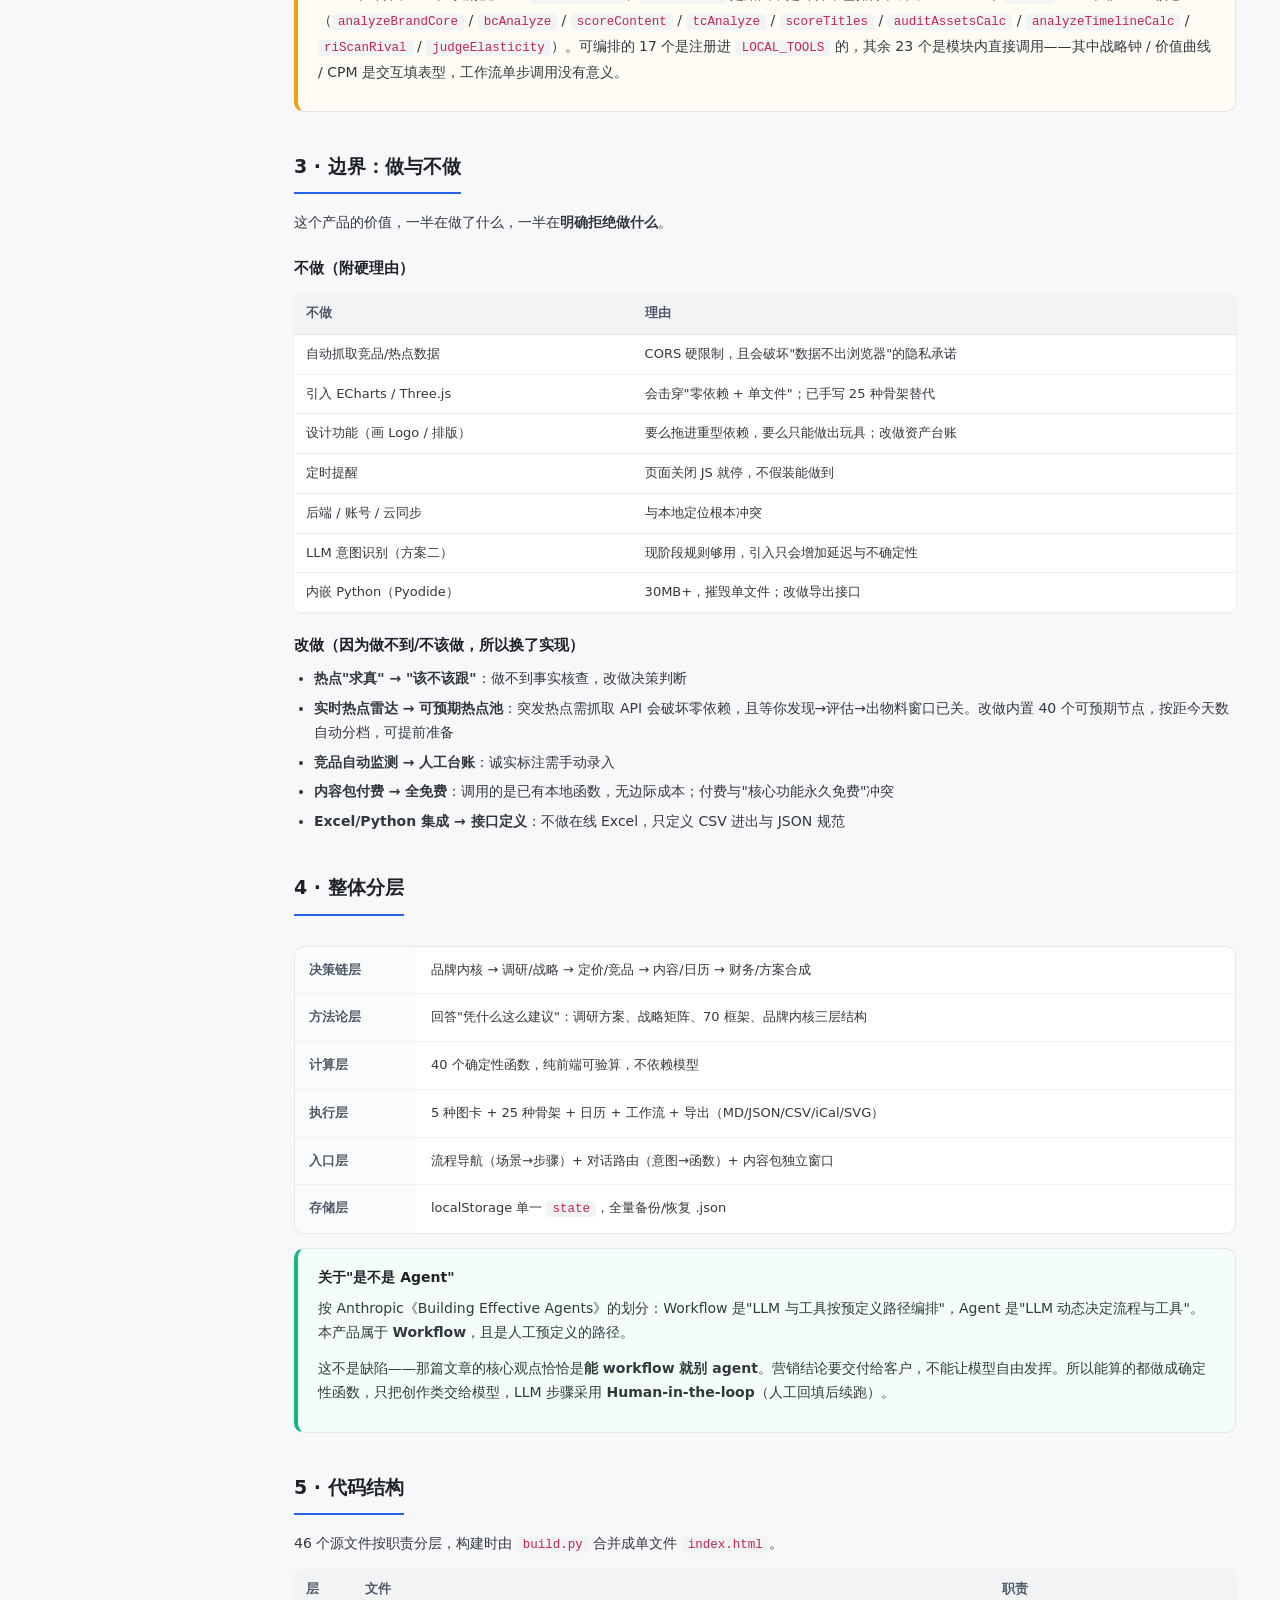
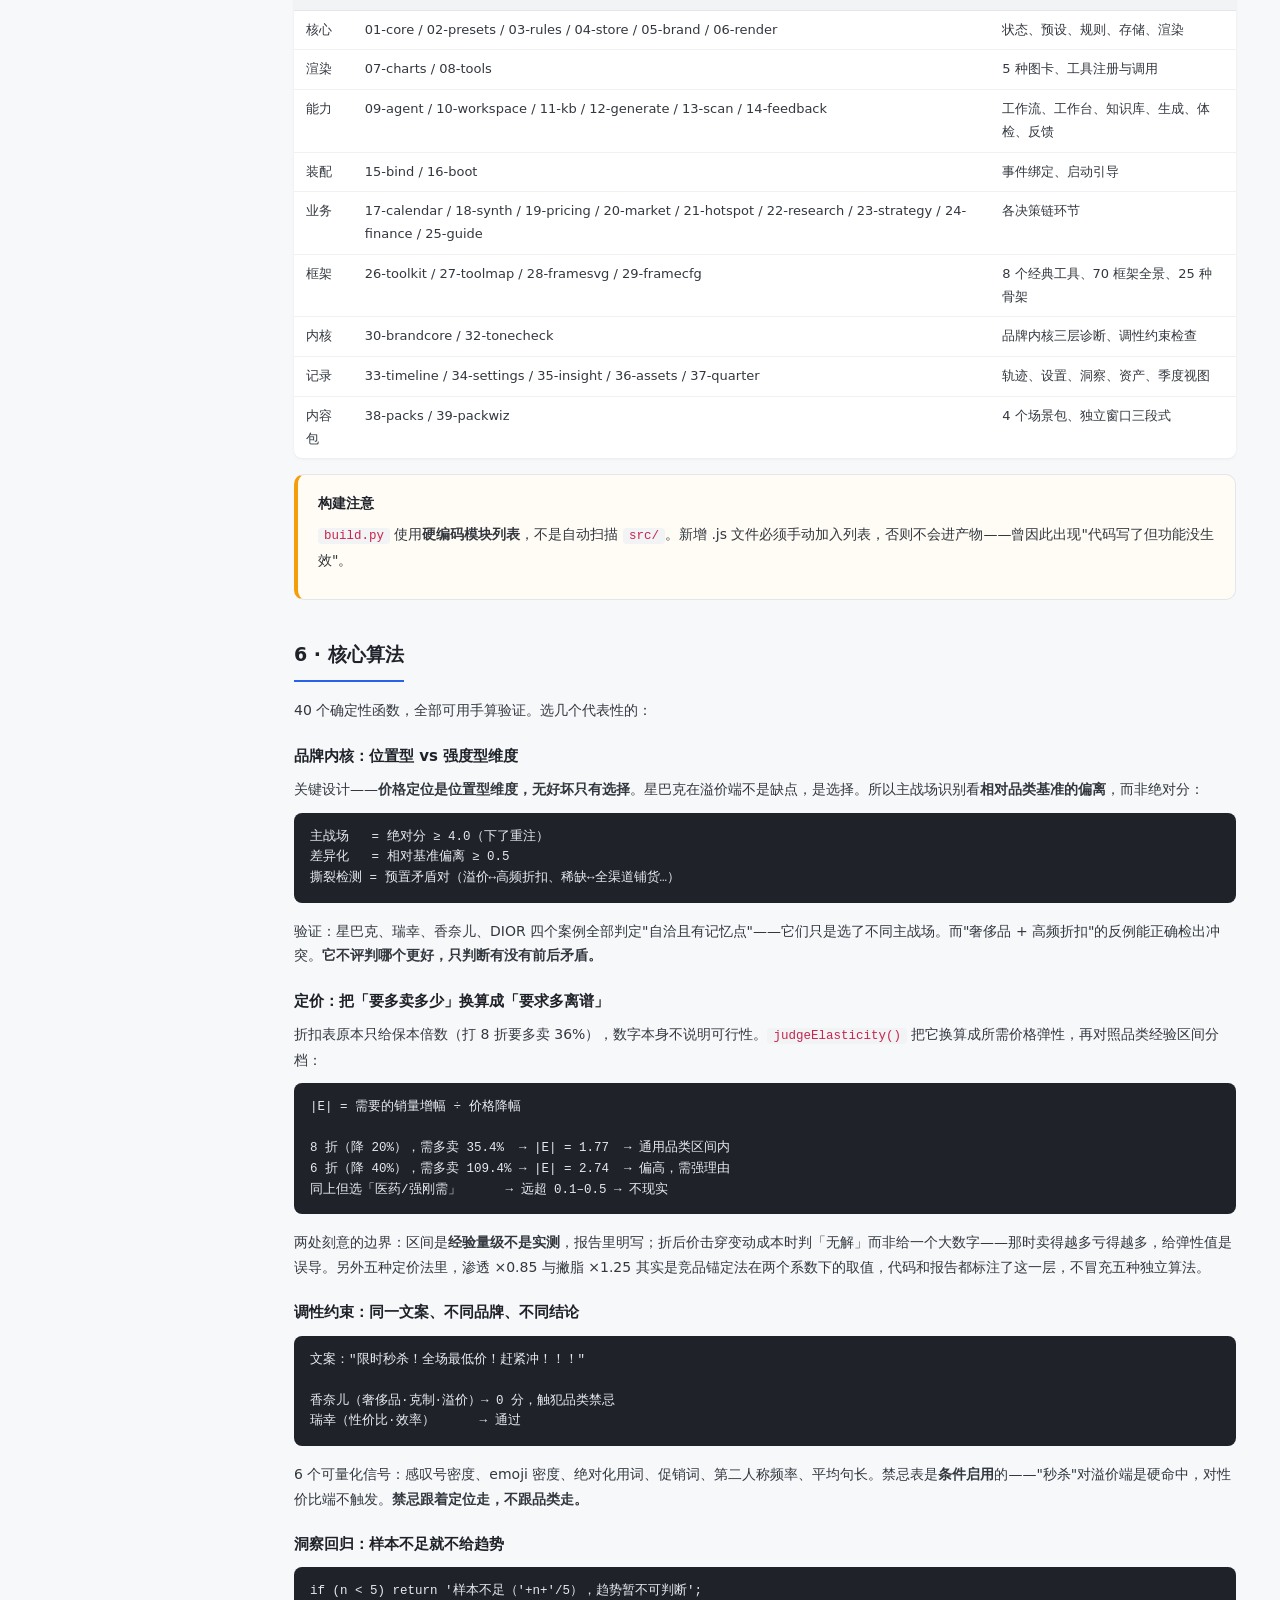
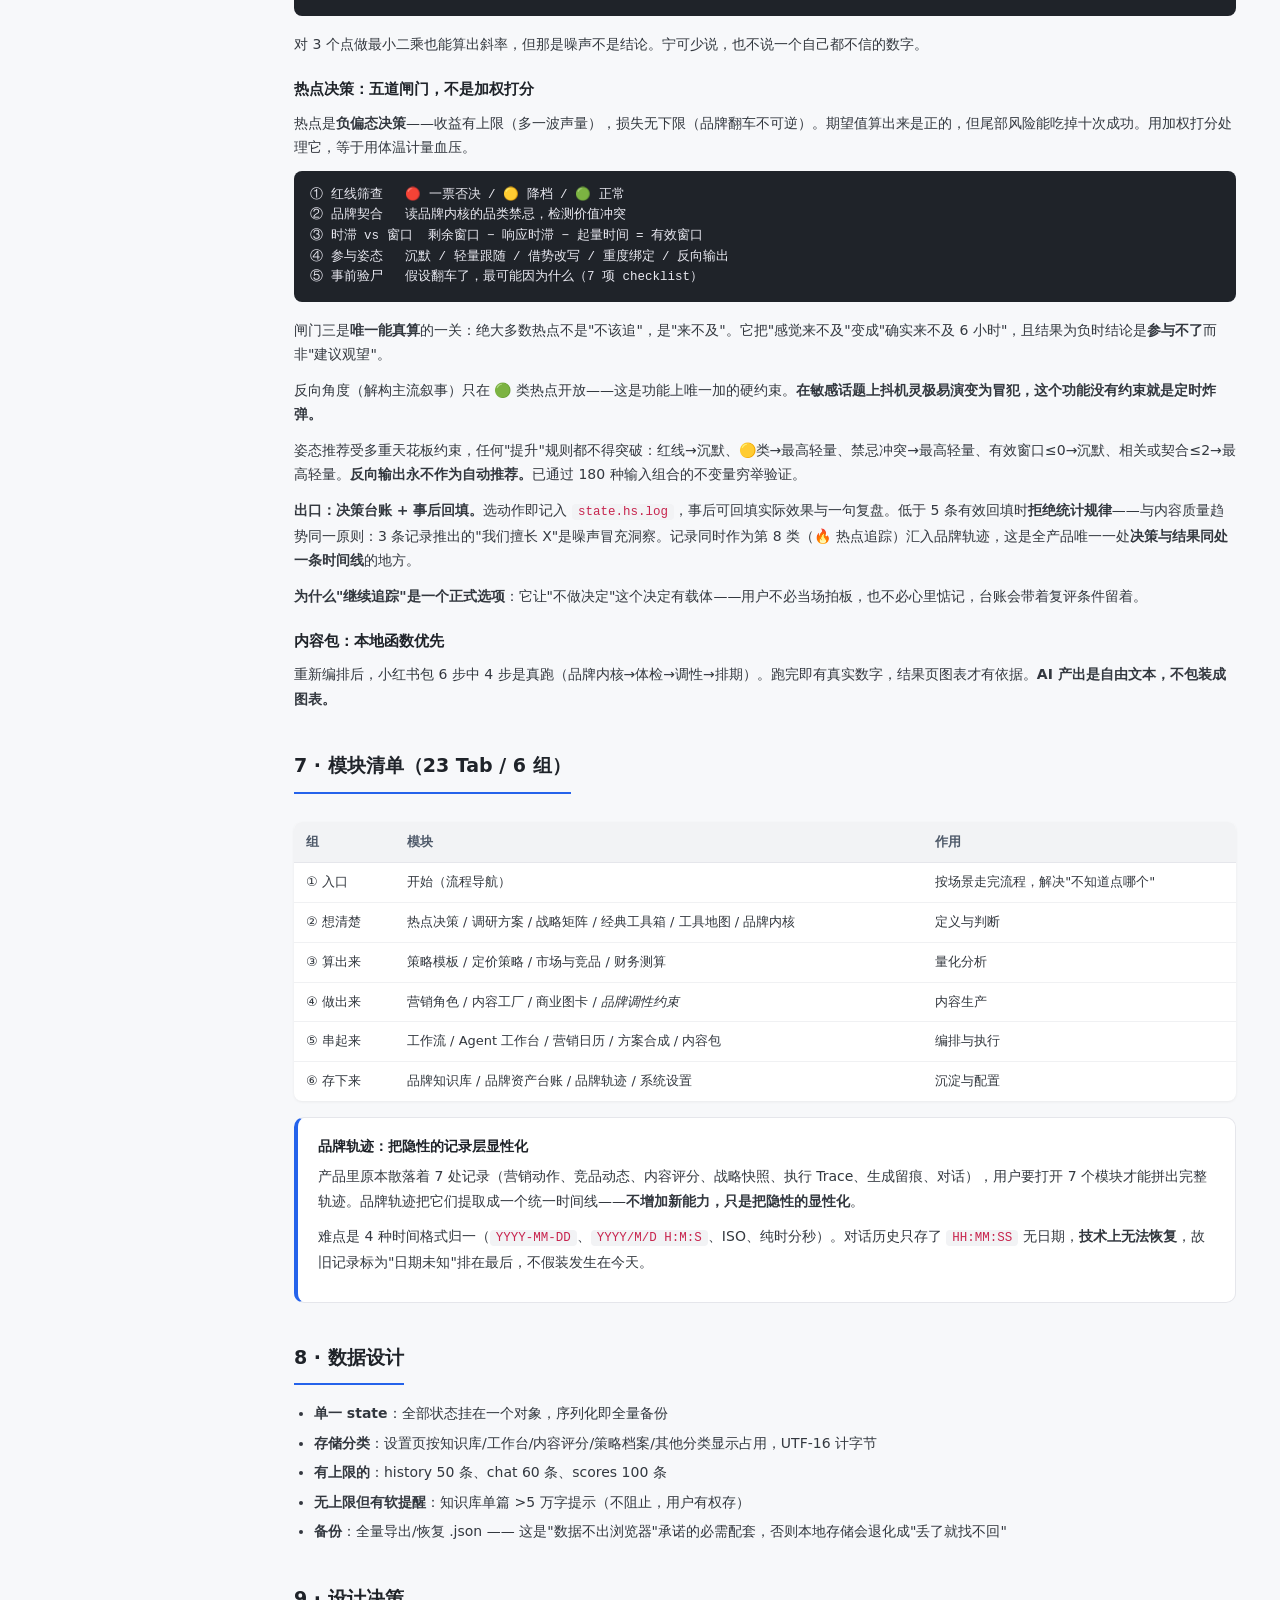
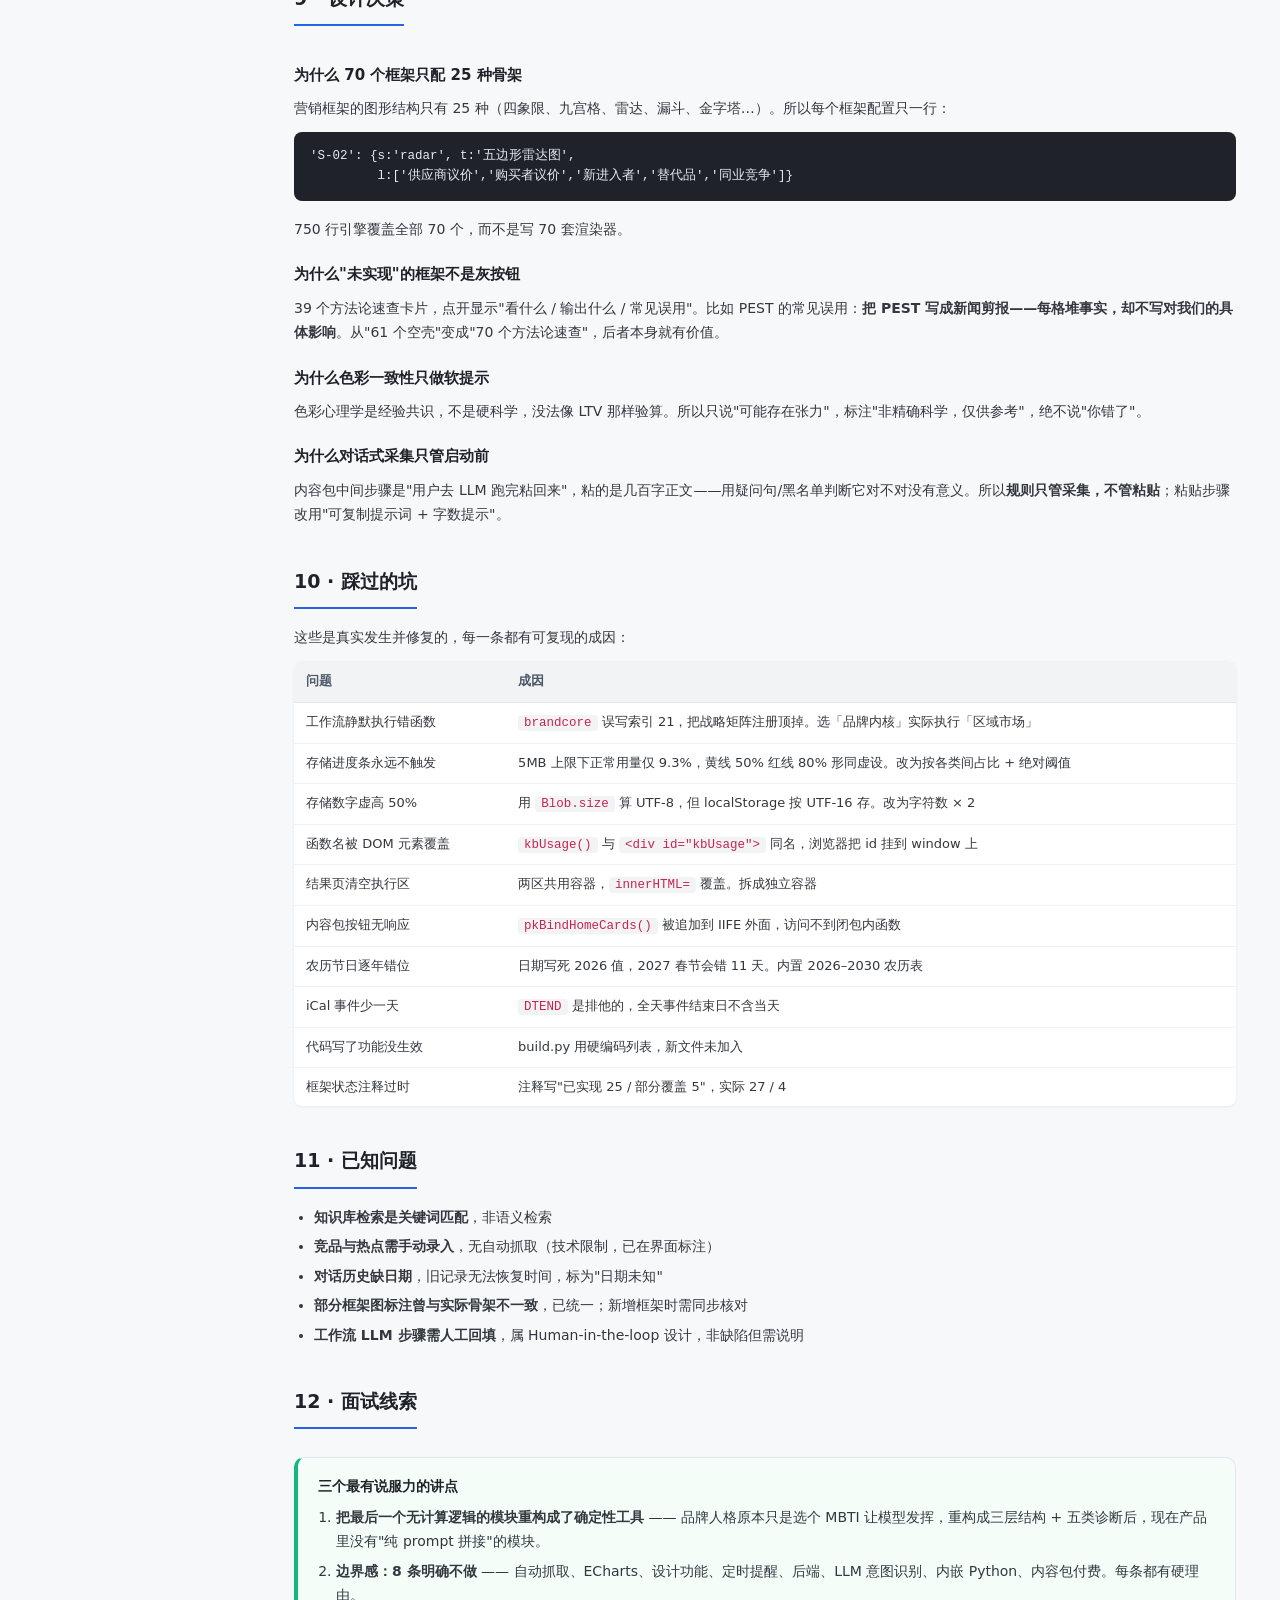
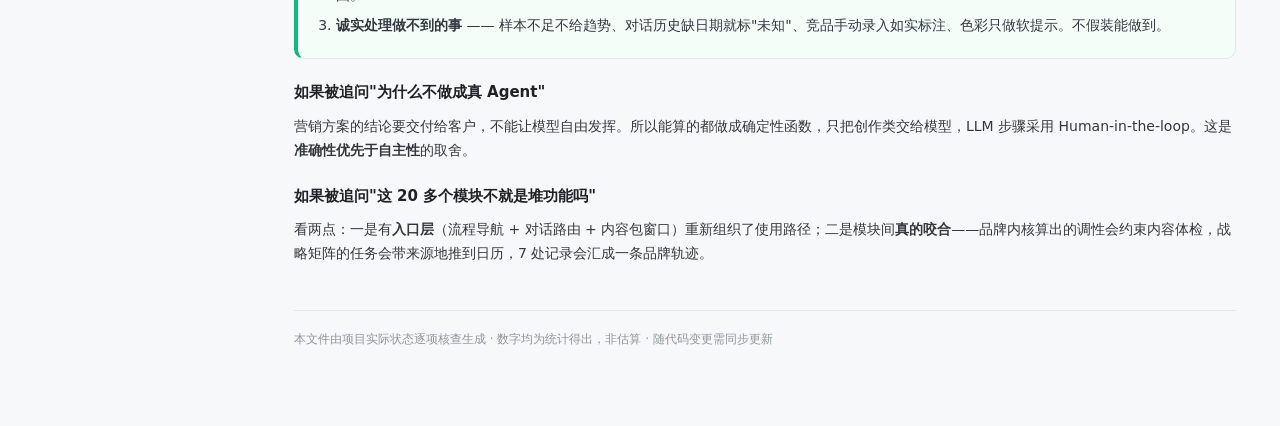
==== commit 1b7dca37: "feat: 内容工厂深化——7平台知识库+生成端注入(平台结构/品类禁忌/品牌调性/平台违禁词)" ====
--- a/design.html
+++ b/design.html
@@ -118,7 +118,7 @@
 <div class="kv">
   <div><b>24</b><span>个模块（23 Tab + 调性约束）</span></div>
   <div><b>23</b><span>个 Tab，分 6 组</span></div>
-  <div><b>45</b><span>个源文件 / 19235 行</span></div>
+  <div><b>46</b><span>个源文件 / 19859 行</span></div>
   <div><b>40</b><span>个确定性计算函数（17 个可编排）</span></div>
   <div><b>14</b><span>个可被工作流编排</span></div>
   <div><b>70</b><span>个营销框架</span></div>
@@ -186,7 +186,7 @@
 
 <section id="s5">
 <h3 class="sec">5 · 代码结构</h3>
-<p>45 个源文件按职责分层，构建时由 <code>build.py</code> 合并成单文件 <code>index.html</code>。</p>
+<p>46 个源文件按职责分层，构建时由 <code>build.py</code> 合并成单文件 <code>index.html</code>。</p>
 <table>
 <tr><th>层</th><th>文件</th><th>职责</th></tr>
 <tr><td>核心</td><td>01-core / 02-presets / 03-rules / 04-store / 05-brand / 06-render</td><td>状态、预设、规则、存储、渲染</td></tr>
